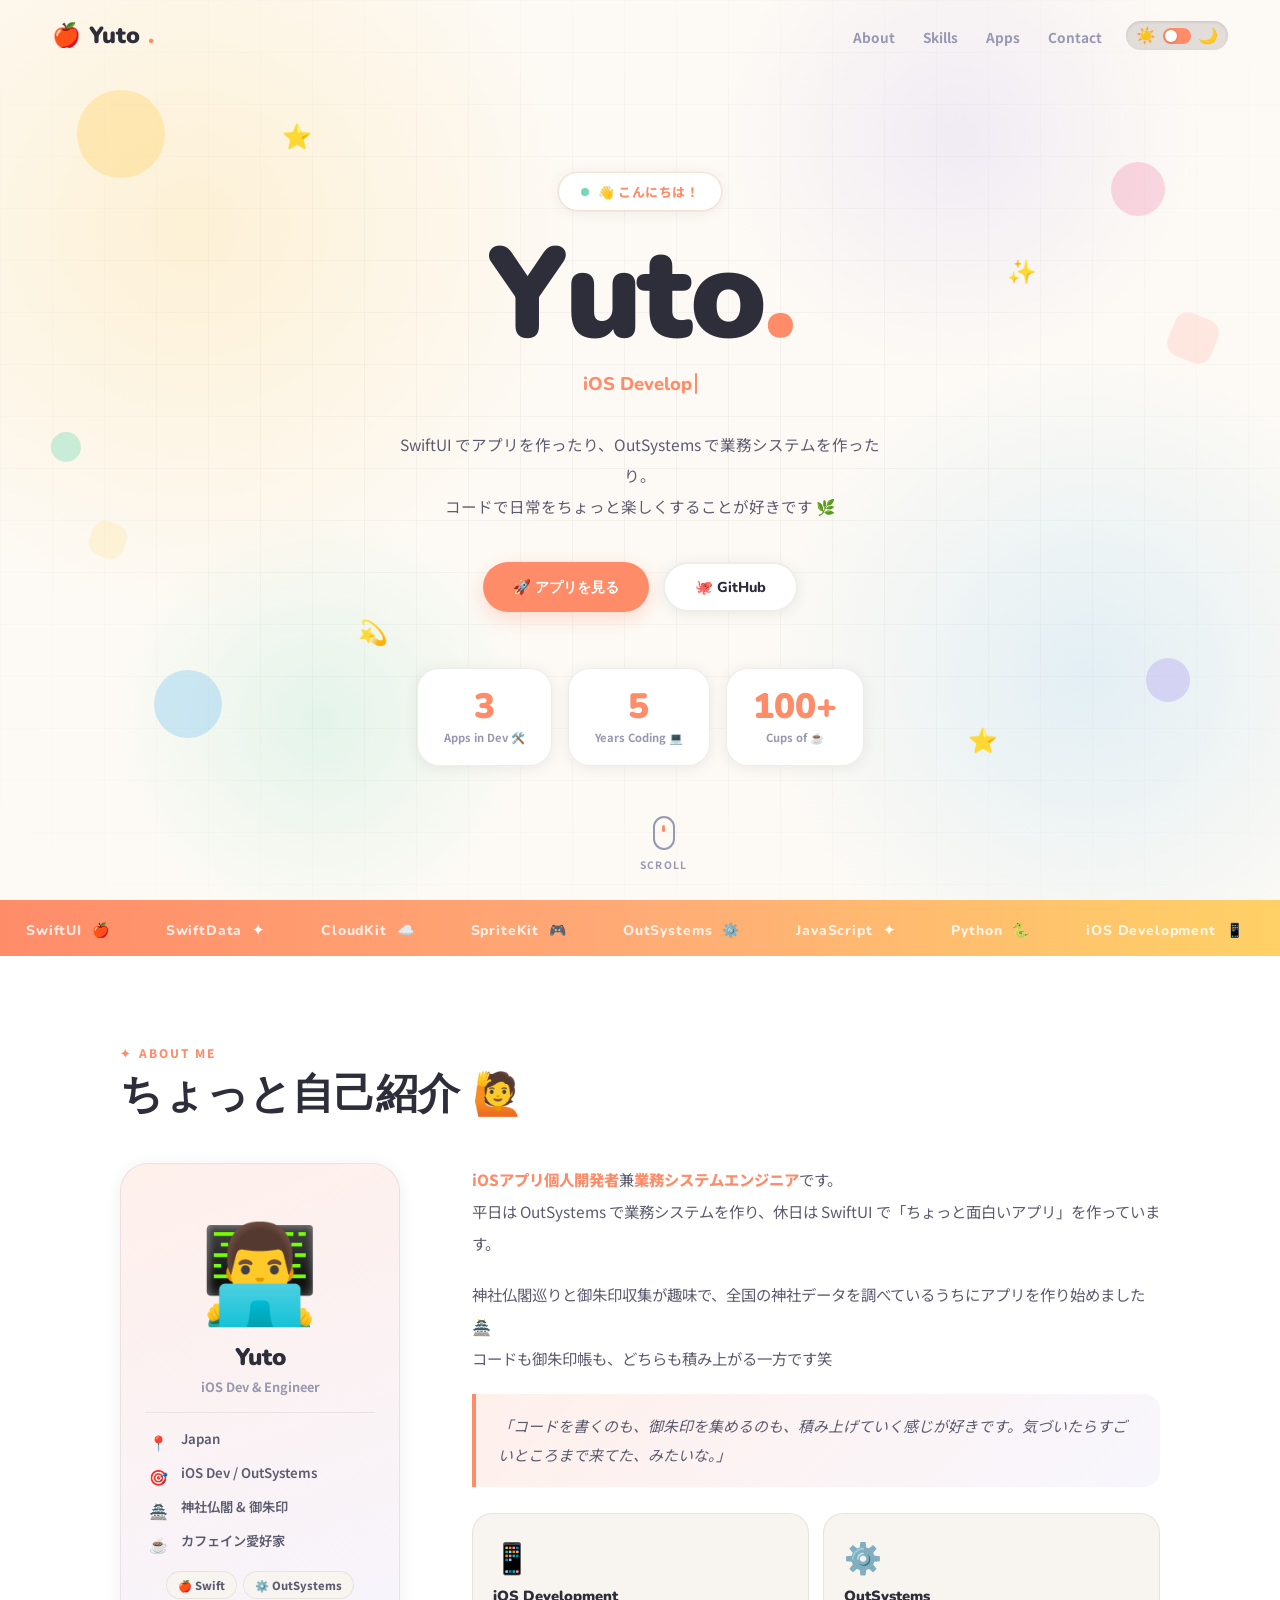
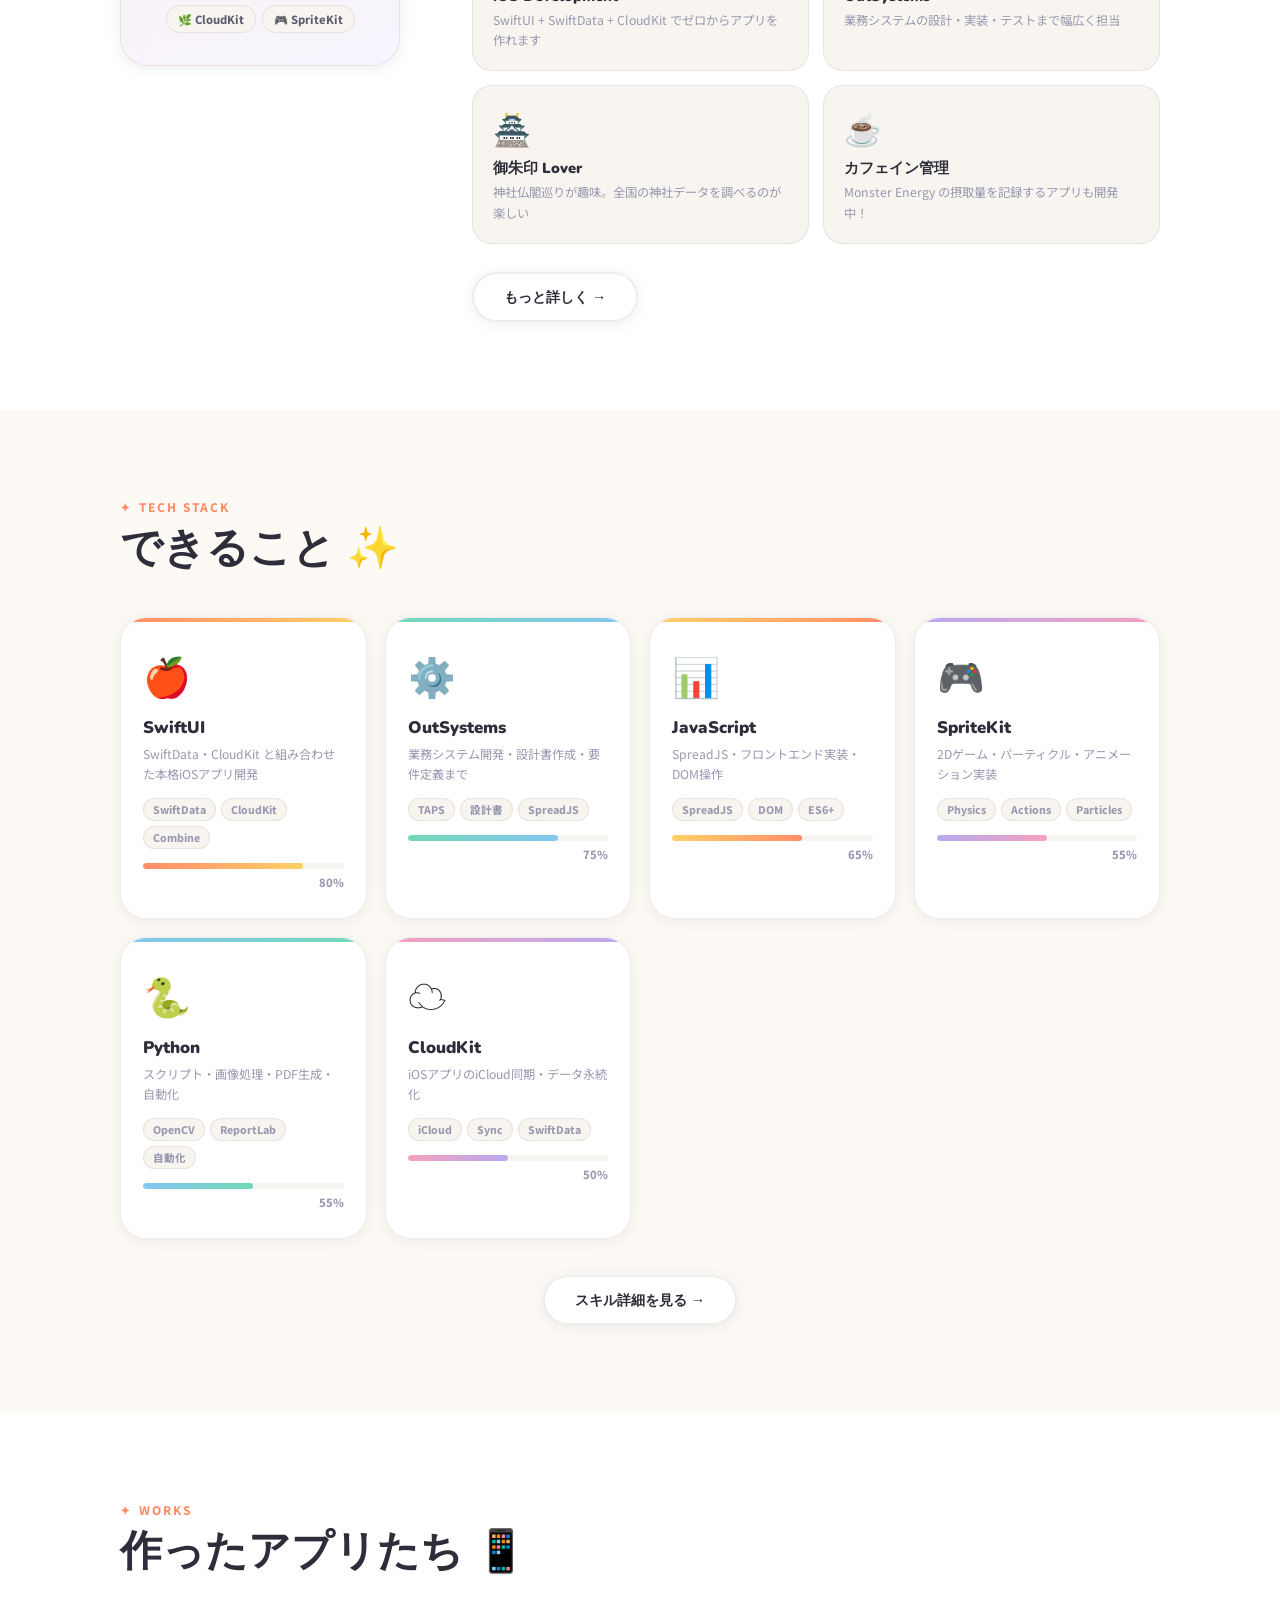
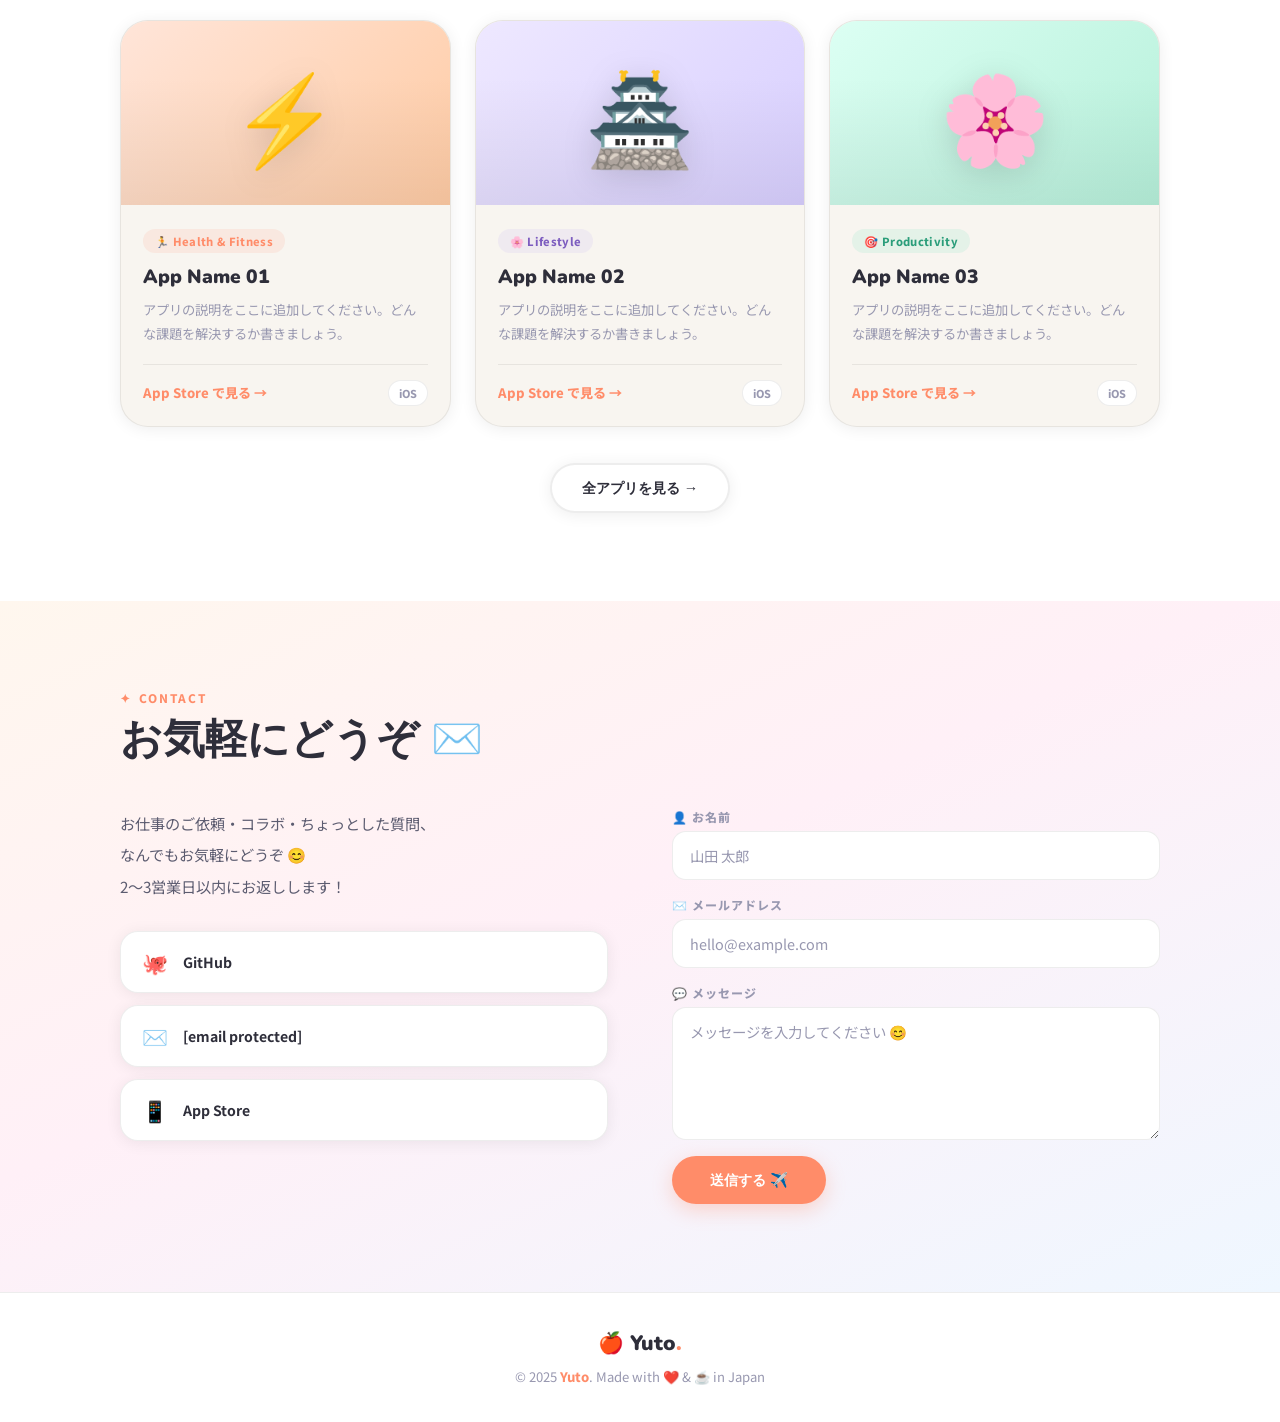
==== index.html @ f706fc59 "Add files via upload" ====
<!DOCTYPE html>
<html lang="ja" data-theme="light">
<head>
<meta charset="UTF-8"/>
<meta name="viewport" content="width=device-width,initial-scale=1.0"/>
<title>Yuto's Portfolio 🍎</title>
<link rel="preconnect" href="https://fonts.googleapis.com"/>
<link rel="preconnect" href="https://fonts.gstatic.com" crossorigin/>
<link href="https://fonts.googleapis.com/css2?family=Nunito:wght@400;600;700;800;900&family=Noto+Sans+JP:wght@400;500;700&family=JetBrains+Mono:wght@700&display=swap" rel="stylesheet"/>
<style>
/* ═══════════════════════════════════════════════
   RESET & THEME
═══════════════════════════════════════════════ */
*,*::before,*::after{box-sizing:border-box;margin:0;padding:0}
:root{
  --peach:#FF8C69;--peach-lt:#FFF0EB;--peach-md:#FFCFBF;
  --yellow:#FFD166;--mint:#72D9B8;--sky:#85C7F2;--lav:#B8A9F0;--pink:#F5A0BE;
  --bg:#FDFAF5;--bg2:#FFFFFF;--surface:#FFFFFF;--surface2:#F8F5F0;
  --text:#2E2E3A;--text2:#5C5C70;--muted:#9898B0;
  --border:rgba(0,0,0,.07);--border2:rgba(0,0,0,.04);
  --sh:0 2px 16px rgba(0,0,0,.07);--sh-lg:0 10px 40px rgba(0,0,0,.11);--sh-xl:0 20px 60px rgba(0,0,0,.14);
  --nav-blur:rgba(253,250,245,.92);--toggle-track:#E2DDD8;--toggle-thumb:#FFFFFF;
  --hero-g1:rgba(255,209,102,.22);--hero-g2:rgba(133,199,242,.22);
  --hero-g3:rgba(184,169,240,.18);--hero-g4:rgba(114,217,184,.18);
  --marquee-grad:linear-gradient(90deg,var(--peach),#ffab76,var(--yellow));
}
[data-theme="dark"]{
  --bg:#0F0F17;--bg2:#171722;--surface:#1E1E2E;--surface2:#252535;
  --text:#F0EFF8;--text2:#A8A8C0;--muted:#6A6A85;
  --border:rgba(255,255,255,.08);--border2:rgba(255,255,255,.04);
  --sh:0 2px 16px rgba(0,0,0,.3);--sh-lg:0 10px 40px rgba(0,0,0,.4);--sh-xl:0 20px 60px rgba(0,0,0,.5);
  --nav-blur:rgba(15,15,23,.88);--toggle-track:#2E2E45;--toggle-thumb:#252535;
  --hero-g1:rgba(255,209,102,.10);--hero-g2:rgba(133,199,242,.10);
  --hero-g3:rgba(184,169,240,.10);--hero-g4:rgba(114,217,184,.08);
  --marquee-grad:linear-gradient(90deg,#c96a4f,#c08040,#c0943a);
}
html{scroll-behavior:smooth}
body{font-family:'Noto Sans JP',sans-serif;background:var(--bg);color:var(--text);overflow-x:hidden;transition:background .45s,color .35s}

/* ═══════════════════════════════════════════════
   PAGE ROUTER
═══════════════════════════════════════════════ */
.page{display:none;animation:pageIn .45s cubic-bezier(.22,1,.36,1) both}
.page.active{display:block}
@keyframes pageIn{from{opacity:0;transform:translateY(18px)}to{opacity:1;transform:none}}

/* ═══════════════════════════════════════════════
   NAV
═══════════════════════════════════════════════ */
nav{
  position:fixed;top:0;left:0;width:100%;
  display:flex;align-items:center;justify-content:space-between;
  padding:20px 52px;z-index:200;
  transition:padding .35s,background .35s,box-shadow .35s;
}
nav.scrolled{
  padding:12px 52px;background:var(--nav-blur);
  backdrop-filter:blur(20px);
  box-shadow:0 1px 24px rgba(0,0,0,.08);
  border-bottom:1px solid var(--border2);
}
.nav-logo{
  font-family:'Nunito',sans-serif;font-weight:900;font-size:1.45rem;
  color:var(--text);text-decoration:none;
  display:flex;align-items:center;gap:8px;cursor:pointer;
  transition:color .35s;border:none;background:none;
}
.logo-emoji{display:inline-block;animation:logoRock .9s ease-in-out infinite alternate}
@keyframes logoRock{from{transform:rotate(-12deg)}to{transform:rotate(12deg)}}
.nav-logo span{color:var(--peach)}
.nav-right{display:flex;align-items:center;gap:24px}
nav ul{list-style:none;display:flex;gap:28px}
nav ul li a{
  text-decoration:none;font-size:.85rem;font-weight:700;
  color:var(--muted);transition:color .2s;position:relative;cursor:pointer;
}
nav ul li a::after{
  content:'';position:absolute;bottom:-3px;left:50%;right:50%;
  height:2px;background:var(--peach);border-radius:99px;transition:left .25s,right .25s;
}
nav ul li a:hover,nav ul li a.active{color:var(--peach)}
nav ul li a:hover::after,nav ul li a.active::after{left:0;right:0}

/* dark toggle */
.theme-toggle{
  display:flex;align-items:center;gap:7px;
  background:var(--toggle-track);border-radius:50px;padding:5px 10px;
  border:none;cursor:pointer;box-shadow:inset 0 1px 3px rgba(0,0,0,.12);
  transition:background .35s;
}
.toggle-pill{width:28px;height:16px;background:var(--peach);border-radius:99px;position:relative;transition:background .35s}
.toggle-pill::after{
  content:'';position:absolute;top:2px;left:2px;
  width:12px;height:12px;border-radius:50%;background:var(--toggle-thumb);
  transition:transform .35s cubic-bezier(.34,1.56,.64,1);box-shadow:0 1px 3px rgba(0,0,0,.2);
}
[data-theme="dark"] .toggle-pill::after{transform:translateX(12px)}
[data-theme="dark"] .toggle-pill{background:var(--lav)}

/* ═══════════════════════════════════════════════
   COMMON HELPERS
═══════════════════════════════════════════════ */
.section-wrap{padding:88px 24px}
.inner{max-width:1040px;margin:0 auto}
.eyebrow{font-size:.74rem;font-weight:800;letter-spacing:.17em;text-transform:uppercase;color:var(--peach);margin-bottom:10px;display:flex;align-items:center;gap:7px}
.eyebrow::before{content:'✦'}
.stitle{font-family:'Nunito',sans-serif;font-weight:900;font-size:clamp(1.8rem,4vw,2.6rem);color:var(--text);margin-bottom:44px;line-height:1.15;transition:color .35s}
.stitle em{font-style:normal;color:var(--peach)}
.btn{display:inline-flex;align-items:center;gap:9px;padding:13px 30px;border-radius:50px;font-weight:800;font-size:.9rem;text-decoration:none;cursor:pointer;border:none;font-family:'Nunito',sans-serif;transition:transform .25s cubic-bezier(.34,1.56,.64,1),box-shadow .25s,background .35s;position:relative;overflow:hidden}
.btn-shine::before{content:'';position:absolute;top:0;left:-100%;width:60%;height:100%;background:linear-gradient(90deg,transparent,rgba(255,255,255,.28),transparent);transform:skewX(-20deg);transition:left .5s}
.btn-shine:hover::before{left:140%}
.btn:hover{transform:translateY(-3px) scale(1.03)}
.btn-primary{background:var(--peach);color:#fff;box-shadow:0 6px 20px rgba(255,140,105,.3)}
.btn-primary:hover{box-shadow:0 14px 32px rgba(255,140,105,.42)}
.btn-outline{background:var(--surface);color:var(--text);border:2px solid var(--border);box-shadow:var(--sh)}
.btn-outline:hover{border-color:var(--peach-md);box-shadow:var(--sh-lg)}
.btn-disabled{background:var(--surface2);color:var(--muted);border:2px solid var(--border);cursor:not-allowed}
.btn-disabled:hover{transform:none;box-shadow:none}
.rv{opacity:0;transform:translateY(28px);transition:opacity .7s ease,transform .7s ease}.rv.on{opacity:1;transform:none}
.rv-l{opacity:0;transform:translateX(-28px);transition:opacity .7s ease,transform .7s ease}.rv-l.on{opacity:1;transform:none}
.rv-r{opacity:0;transform:translateX(28px);transition:opacity .7s ease,transform .7s ease}.rv-r.on{opacity:1;transform:none}
.rv-pop{opacity:0;transform:scale(.9);transition:opacity .6s ease,transform .6s cubic-bezier(.34,1.56,.64,1)}.rv-pop.on{opacity:1;transform:none}

/* ═══════════════════════════════════════════════
   PAGE: HOME — HERO
═══════════════════════════════════════════════ */
#page-home{}
#hero{
  min-height:100vh;display:flex;align-items:center;justify-content:center;
  padding:120px 24px 80px;position:relative;overflow:hidden;
  background:
    radial-gradient(circle 600px at 15% 25%,var(--hero-g1) 0%,transparent 65%),
    radial-gradient(circle 500px at 85% 75%,var(--hero-g2) 0%,transparent 65%),
    radial-gradient(circle 400px at 75% 15%,var(--hero-g3) 0%,transparent 60%),
    radial-gradient(circle 350px at 25% 80%,var(--hero-g4) 0%,transparent 60%),
    var(--bg);
  transition:background .45s;
}
.hero-grid{
  position:absolute;inset:0;z-index:0;
  background-image:linear-gradient(var(--border2) 1px,transparent 1px),linear-gradient(90deg,var(--border2) 1px,transparent 1px);
  background-size:52px 52px;
  mask-image:radial-gradient(ellipse 75% 75% at 50% 50%,black,transparent);
}
.deco{position:absolute;pointer-events:none;z-index:1}
.dc{border-radius:50%}
.dc1{width:88px;height:88px;background:rgba(255,209,102,.38);top:10%;left:6%;animation:dcFl 6s ease-in-out infinite}
.dc2{width:54px;height:54px;background:rgba(245,160,190,.4);top:18%;right:9%;animation:dcFl 7s 1.2s ease-in-out infinite}
.dc3{width:68px;height:68px;background:rgba(133,199,242,.38);bottom:18%;left:12%;animation:dcFl 5.5s 2s ease-in-out infinite}
.dc4{width:44px;height:44px;background:rgba(184,169,240,.42);bottom:22%;right:7%;animation:dcFl 8s .4s ease-in-out infinite}
.dc5{width:30px;height:30px;background:rgba(114,217,184,.38);top:48%;left:4%;animation:dcFl 6.5s 1.8s ease-in-out infinite}
.ds{border-radius:14px;transform:rotate(22deg)}
.ds1{width:46px;height:46px;background:rgba(255,140,105,.16);top:35%;right:5%;animation:dcFl 5.8s .8s ease-in-out infinite}
.ds2{width:36px;height:36px;background:rgba(255,209,102,.18);bottom:38%;left:7%;animation:dcFl 7.2s 1.4s ease-in-out infinite}
.dst{font-size:1.5rem;animation:starSpin 5s ease-in-out infinite;position:absolute;pointer-events:none;z-index:1}
.dst1{top:13%;left:22%;animation-delay:0s}.dst2{top:28%;right:19%;animation-delay:.9s}
.dst3{bottom:28%;left:28%;animation-delay:1.7s}.dst4{bottom:16%;right:22%;animation-delay:.5s}
@keyframes dcFl{0%,100%{transform:translateY(0) rotate(0)}50%{transform:translateY(-20px) rotate(10deg)}}
@keyframes starSpin{0%,100%{transform:rotate(0) scale(1);opacity:.55}50%{transform:rotate(18deg) scale(1.25);opacity:1}}

.hero-inner{position:relative;text-align:center;max-width:780px;z-index:2}
.hero-badge{
  display:inline-flex;align-items:center;gap:9px;
  background:var(--surface);border-radius:50px;padding:9px 22px;
  font-size:.8rem;font-weight:800;color:var(--peach);letter-spacing:.04em;
  box-shadow:var(--sh),0 0 0 1.5px rgba(255,140,105,.15);margin-bottom:26px;
  opacity:0;animation:popUp .7s .1s cubic-bezier(.34,1.56,.64,1) forwards;transition:background .35s;
}
.badge-dot{width:8px;height:8px;border-radius:50%;background:var(--mint);animation:bdot 1.8s ease infinite;flex-shrink:0}
@keyframes bdot{0%,100%{box-shadow:0 0 0 0 rgba(114,217,184,.7)}50%{box-shadow:0 0 0 6px rgba(114,217,184,0)}}
.hero-name{
  font-family:'Nunito',sans-serif;font-weight:900;
  font-size:clamp(4rem,10vw,8.5rem);line-height:.93;letter-spacing:-.03em;color:var(--text);
  opacity:0;animation:popUp .75s .22s cubic-bezier(.34,1.56,.64,1) forwards;transition:color .35s;
}
.hero-name .char{display:inline-block;cursor:default;transition:transform .3s cubic-bezier(.34,1.56,.64,1),color .2s}
.hero-name .char:hover{transform:translateY(-16px) rotate(-10deg) scale(1.2);color:var(--peach)}
.hero-name .dot{color:var(--peach)}
.hero-typing-wrap{margin-top:16px;height:38px;overflow:hidden;opacity:0;animation:popUp .65s .42s cubic-bezier(.34,1.56,.64,1) forwards}
.hero-typing{display:inline-flex;align-items:center;font-family:'Nunito',sans-serif;font-size:1.15rem;font-weight:800;color:var(--peach)}
.typing-cursor{display:inline-block;width:2.5px;height:1.15em;background:var(--peach);border-radius:2px;margin-left:3px;animation:blink .75s step-end infinite;vertical-align:middle}
@keyframes blink{0%,100%{opacity:1}50%{opacity:0}}
.hero-desc{margin-top:20px;font-size:.97rem;line-height:2;color:var(--text2);max-width:500px;margin-left:auto;margin-right:auto;opacity:0;animation:popUp .65s .56s cubic-bezier(.34,1.56,.64,1) forwards;transition:color .35s}
.hero-btns{margin-top:40px;display:flex;gap:14px;justify-content:center;flex-wrap:wrap;opacity:0;animation:popUp .65s .7s cubic-bezier(.34,1.56,.64,1) forwards}
.hero-stats{margin-top:56px;display:flex;gap:16px;justify-content:center;flex-wrap:wrap;opacity:0;animation:popUp .65s .84s cubic-bezier(.34,1.56,.64,1) forwards}
.stat{background:var(--surface);border-radius:22px;padding:20px 26px;border:1.5px solid var(--border);box-shadow:var(--sh);transition:transform .25s cubic-bezier(.34,1.56,.64,1),box-shadow .25s,background .35s;cursor:default}
.stat:hover{transform:translateY(-7px) scale(1.04);box-shadow:var(--sh-lg)}
.stat-num{font-family:'Nunito',sans-serif;font-size:2.2rem;font-weight:900;color:var(--peach);line-height:1}
.stat-label{font-size:.7rem;color:var(--muted);margin-top:5px;font-weight:700;transition:color .35s}
.scroll-hint{position:absolute;bottom:28px;left:50%;transform:translateX(-50%);display:flex;flex-direction:column;align-items:center;gap:7px;opacity:0;animation:popUp .6s 1.1s ease forwards}
.scroll-mouse{width:22px;height:34px;border-radius:11px;border:2px solid var(--muted);display:flex;justify-content:center;padding-top:7px;transition:border-color .35s}
.scroll-wheel{width:3px;height:7px;border-radius:99px;background:var(--peach);animation:scrollW 1.8s ease infinite}
@keyframes scrollW{0%{transform:translateY(0);opacity:1}100%{transform:translateY(10px);opacity:0}}
.scroll-label{font-size:.64rem;color:var(--muted);letter-spacing:.12em;text-transform:uppercase;font-weight:700}
@keyframes popUp{from{opacity:0;transform:translateY(22px) scale(.96)}to{opacity:1;transform:none}}

/* marquee */
.marquee-wrap{overflow:hidden;white-space:nowrap;background:var(--marquee-grad);padding:16px 0;transition:background .45s}
.marquee-track{display:inline-block;animation:mq 20s linear infinite}
.marquee-wrap:hover .marquee-track{animation-play-state:paused}
.marquee-item{display:inline-flex;align-items:center;gap:10px;font-family:'Nunito',sans-serif;font-size:.87rem;font-weight:800;color:rgba(255,255,255,.82);padding:0 26px;letter-spacing:.06em}
.mi{color:#fff}
@keyframes mq{from{transform:translateX(0)}to{transform:translateX(-50%)}}

/* home about snippet */
#home-about{background:var(--bg2);transition:background .45s}
.about-layout{display:grid;grid-template-columns:280px 1fr;gap:72px;align-items:start}
.avatar-card{background:linear-gradient(160deg,var(--peach-lt),rgba(184,169,240,.12));border-radius:28px;padding:32px 24px;text-align:center;border:1.5px solid var(--border);box-shadow:var(--sh);position:sticky;top:96px;transition:background .45s,border-color .35s}
[data-theme="dark"] .avatar-card{background:linear-gradient(160deg,rgba(255,140,105,.08),var(--surface))}
.avatar-emoji{font-size:6rem;display:block;animation:avFloat 4.5s ease-in-out infinite;margin-bottom:6px}
@keyframes avFloat{0%,100%{transform:translateY(0)}50%{transform:translateY(-10px)}}
.avatar-name{font-family:'Nunito',sans-serif;font-weight:900;font-size:1.5rem;color:var(--text);transition:color .35s}
.avatar-role{font-size:.8rem;color:var(--muted);font-weight:700;margin-top:4px;transition:color .35s}
.avatar-divider{height:1.5px;background:var(--border);margin:16px 0;border:none;transition:background .35s}
.avatar-facts{display:flex;flex-direction:column;gap:10px;text-align:left}
.fact-row{display:flex;align-items:flex-start;gap:10px;font-size:.83rem}
.fact-icon{font-size:.95rem;width:26px;text-align:center;flex-shrink:0;margin-top:2px}
.fact-val{color:var(--text2);font-weight:600;line-height:1.5;transition:color .35s}
.avatar-badges{display:flex;flex-wrap:wrap;gap:6px;margin-top:16px;justify-content:center}
.av-badge{padding:5px 11px;border-radius:99px;font-size:.7rem;font-weight:800;background:var(--surface2);color:var(--text2);border:1.5px solid var(--border);transition:background .35s,color .35s}
.about-content p{font-size:.96rem;line-height:2.1;color:var(--text2);margin-bottom:18px;transition:color .35s}
.about-content p strong{color:var(--peach);font-weight:800}
.about-quote{background:linear-gradient(135deg,var(--peach-lt),rgba(184,169,240,.1));border-left:4px solid var(--peach);border-radius:0 16px 16px 0;padding:18px 22px;margin:20px 0;font-style:italic;font-size:.93rem;color:var(--text2);line-height:1.9;transition:background .45s,color .35s}
[data-theme="dark"] .about-quote{background:linear-gradient(135deg,rgba(255,140,105,.08),rgba(184,169,240,.06))}
.story-cards{display:grid;grid-template-columns:1fr 1fr;gap:14px;margin-top:26px}
.story-card{background:var(--surface2);border-radius:20px;padding:20px;border:1.5px solid var(--border);transition:transform .22s cubic-bezier(.34,1.56,.64,1),box-shadow .22s,border-color .22s,background .45s;cursor:default}
.story-card:hover{transform:translateY(-6px) scale(1.02);box-shadow:var(--sh-lg);border-color:var(--peach-md)}
.story-card-icon{font-size:1.9rem;margin-bottom:8px;display:block;transition:transform .3s cubic-bezier(.34,1.56,.64,1)}
.story-card:hover .story-card-icon{transform:scale(1.2) rotate(-6deg)}
.story-card-title{font-family:'Nunito',sans-serif;font-weight:900;font-size:.92rem;color:var(--text);margin-bottom:4px;transition:color .35s}
.story-card-desc{font-size:.77rem;color:var(--muted);line-height:1.65;transition:color .35s}

/* home skills snippet */
#home-skills{background:var(--bg);transition:background .45s}
.skills-grid{display:grid;grid-template-columns:repeat(auto-fill,minmax(216px,1fr));gap:18px}
.skill-card{background:var(--surface);border-radius:26px;padding:28px 22px;border:1.5px solid var(--border);box-shadow:var(--sh);position:relative;overflow:hidden;transition:transform .25s cubic-bezier(.34,1.56,.64,1),box-shadow .25s,border-color .25s,background .45s;cursor:default}
.skill-card::after{content:'';position:absolute;top:0;left:0;right:0;height:4px;border-radius:26px 26px 0 0;transition:height .25s}
.skill-card:hover::after{height:6px}
.sc-peach::after{background:linear-gradient(90deg,var(--peach),var(--yellow))}
.sc-mint::after{background:linear-gradient(90deg,var(--mint),var(--sky))}
.sc-yellow::after{background:linear-gradient(90deg,var(--yellow),var(--peach))}
.sc-lav::after{background:linear-gradient(90deg,var(--lav),var(--pink))}
.sc-sky::after{background:linear-gradient(90deg,var(--sky),var(--mint))}
.sc-pink::after{background:linear-gradient(90deg,var(--pink),var(--lav))}
.skill-card:hover{transform:translateY(-8px) scale(1.02);box-shadow:var(--sh-xl)}
.skill-icon{font-size:2.4rem;margin-bottom:14px;display:block;transition:transform .3s cubic-bezier(.34,1.56,.64,1)}
.skill-card:hover .skill-icon{transform:scale(1.25) rotate(-8deg)}
.skill-name{font-family:'Nunito',sans-serif;font-weight:900;font-size:1.05rem;color:var(--text);margin-bottom:5px;transition:color .35s}
.skill-desc{font-size:.76rem;color:var(--muted);line-height:1.65;margin-bottom:14px;transition:color .35s}
.skill-tags{display:flex;flex-wrap:wrap;gap:5px;margin-bottom:14px}
.skill-tag{font-size:.66rem;font-weight:800;padding:3px 9px;border-radius:99px;background:var(--surface2);color:var(--muted);border:1px solid var(--border);transition:background .35s}
.skill-bar-wrap{height:6px;background:var(--surface2);border-radius:99px;overflow:hidden;transition:background .35s}
.skill-bar{height:100%;border-radius:99px;width:0;transition:width 1.4s cubic-bezier(.22,1,.36,1)}
.skill-pct{font-size:.7rem;color:var(--muted);margin-top:5px;text-align:right;font-weight:800;transition:color .35s}

/* home apps */
#home-apps{background:var(--bg2);transition:background .45s}
.apps-grid{display:grid;grid-template-columns:repeat(auto-fill,minmax(295px,1fr));gap:24px}
.app-card{background:var(--surface2);border-radius:28px;overflow:hidden;border:1.5px solid var(--border);box-shadow:var(--sh);transition:transform .28s cubic-bezier(.34,1.56,.64,1),box-shadow .28s,background .45s;cursor:pointer}
.app-card:hover{transform:translateY(-12px) scale(1.015);box-shadow:var(--sh-xl)}
.app-thumb{height:184px;display:flex;align-items:center;justify-content:center;font-size:5.5rem;position:relative;overflow:hidden}
.app-thumb-bg{position:absolute;inset:0;transition:transform .5s ease}
.app-card:hover .app-thumb-bg{transform:scale(1.1)}
.app-thumb-overlay{position:absolute;inset:0;background:linear-gradient(to bottom,transparent 30%,rgba(0,0,0,.06) 100%)}
[data-theme="dark"] .app-thumb-overlay{background:linear-gradient(to bottom,transparent 30%,rgba(0,0,0,.2) 100%)}
.app-thumb-emoji{position:relative;z-index:1;filter:drop-shadow(0 6px 16px rgba(0,0,0,.13));transition:transform .4s cubic-bezier(.34,1.56,.64,1)}
.app-card:hover .app-thumb-emoji{transform:scale(1.15) translateY(-7px)}
.app-body{padding:22px 22px 20px}
.app-tag-pill{display:inline-flex;align-items:center;gap:5px;padding:4px 12px;border-radius:99px;font-size:.7rem;font-weight:800;margin-bottom:11px;letter-spacing:.03em}
.app-name{font-family:'Nunito',sans-serif;font-weight:900;font-size:1.2rem;color:var(--text);margin-bottom:8px;transition:color .2s}
.app-card:hover .app-name{color:var(--peach)}
.app-desc{font-size:.83rem;color:var(--muted);line-height:1.8;transition:color .35s}
.app-footer{margin-top:18px;padding-top:15px;border-top:1.5px solid var(--border);display:flex;align-items:center;justify-content:space-between;transition:border-color .35s}
.app-link{display:inline-flex;align-items:center;gap:5px;font-size:.82rem;font-weight:800;color:var(--peach);text-decoration:none;transition:gap .2s}
.app-link:hover{gap:12px}
.app-platform{font-size:.68rem;font-weight:800;padding:4px 10px;border-radius:99px;background:var(--surface);color:var(--muted);border:1.5px solid var(--border);transition:background .35s}

/* home contact */
#home-contact{background:linear-gradient(155deg,#FFF7EE 0%,#FFF0F7 45%,#EFF7FF 100%);transition:background .45s}
[data-theme="dark"] #home-contact{background:linear-gradient(155deg,#151520 0%,#1A1528 45%,#131A28 100%)}
.contact-layout{display:grid;grid-template-columns:1fr 1fr;gap:64px;align-items:start}
.contact-intro p{font-size:.95rem;line-height:2.1;color:var(--text2);transition:color .35s}
.contact-links{display:flex;flex-direction:column;gap:12px;margin-top:28px}
.c-link{display:flex;align-items:center;gap:14px;text-decoration:none;background:var(--surface);border-radius:18px;padding:15px 20px;color:var(--text);font-weight:700;font-size:.88rem;border:1.5px solid var(--border);box-shadow:var(--sh);transition:transform .22s cubic-bezier(.34,1.56,.64,1),box-shadow .22s,border-color .22s,background .45s;position:relative;overflow:hidden}
.c-link::after{content:'→';position:absolute;right:18px;color:var(--peach);font-weight:900;opacity:0;transform:translateX(-8px);transition:opacity .2s,transform .2s}
.c-link:hover{transform:translateX(5px);box-shadow:var(--sh-lg);border-color:var(--peach-md)}
.c-link:hover::after{opacity:1;transform:translateX(0)}
.c-icon{font-size:1.3rem;width:28px;text-align:center;flex-shrink:0}
.form{display:flex;flex-direction:column;gap:16px}
.form-row{display:flex;flex-direction:column;gap:6px}
.form-row label{font-size:.75rem;font-weight:800;color:var(--muted);letter-spacing:.08em;text-transform:uppercase;transition:color .35s}
.form-row input,.form-row textarea{background:var(--surface);border:1.5px solid var(--border);border-radius:14px;padding:13px 17px;color:var(--text);font-size:.9rem;font-family:'Noto Sans JP',sans-serif;outline:none;transition:border-color .2s,box-shadow .2s,background .35s,color .35s;resize:vertical}
.form-row input::placeholder,.form-row textarea::placeholder{color:var(--muted)}
.form-row input:focus,.form-row textarea:focus{border-color:var(--peach);box-shadow:0 0 0 4px rgba(255,140,105,.1)}
.btn-send{align-self:flex-start;padding:14px 38px;background:var(--peach);color:#fff;border-radius:50px;font-weight:800;font-size:.9rem;border:none;cursor:pointer;font-family:'Nunito',sans-serif;box-shadow:0 6px 20px rgba(255,140,105,.32);transition:transform .25s cubic-bezier(.34,1.56,.64,1),box-shadow .25s;display:flex;align-items:center;gap:8px;position:relative;overflow:hidden}
.btn-send::before{content:'';position:absolute;top:0;left:-100%;width:60%;height:100%;background:linear-gradient(90deg,transparent,rgba(255,255,255,.25),transparent);transform:skewX(-20deg);transition:left .5s}
.btn-send:hover::before{left:140%}
.btn-send:hover{transform:translateY(-3px);box-shadow:0 14px 36px rgba(255,140,105,.42)}

/* ═══════════════════════════════════════════════
   PAGE: ABOUT
═══════════════════════════════════════════════ */
.page-hero{padding:148px 24px 72px;text-align:center;position:relative;overflow:hidden;transition:background .45s}
.page-hero-inner{max-width:640px;margin:0 auto;position:relative;z-index:2}
.ph-deco{position:absolute;pointer-events:none;border-radius:50%}
.phd-a1{width:80px;height:80px;background:rgba(255,209,102,.35);top:15%;left:8%;animation:dcFl 6s ease-in-out infinite}
.phd-a2{width:50px;height:50px;background:rgba(245,160,190,.4);top:20%;right:10%;animation:dcFl 7s 1.2s ease-in-out infinite}
.phd-a3{width:36px;height:36px;background:rgba(114,217,184,.35);bottom:20%;left:14%;animation:dcFl 5.5s 2s ease-in-out infinite}
.page-eyebrow{display:inline-flex;align-items:center;gap:8px;background:var(--surface);border-radius:50px;padding:7px 18px;font-size:.76rem;font-weight:800;color:var(--peach);letter-spacing:.06em;box-shadow:var(--sh),0 0 0 1.5px rgba(255,140,105,.14);margin-bottom:22px;opacity:0;animation:popUp .7s .1s cubic-bezier(.34,1.56,.64,1) forwards;transition:background .35s}
.page-title{font-family:'Nunito',sans-serif;font-weight:900;font-size:clamp(3rem,7vw,5.5rem);line-height:.95;letter-spacing:-.03em;color:var(--text);opacity:0;animation:popUp .75s .22s cubic-bezier(.34,1.56,.64,1) forwards;transition:color .35s}
.page-title .dot{color:var(--peach)}
.page-desc{margin-top:18px;font-size:.97rem;line-height:2;color:var(--text2);opacity:0;animation:popUp .65s .36s cubic-bezier(.34,1.56,.64,1) forwards;transition:color .35s}

/* timeline */
.timeline{display:flex;flex-direction:column;position:relative}
.timeline::before{content:'';position:absolute;left:20px;top:0;bottom:0;width:2px;background:linear-gradient(to bottom,var(--peach),var(--lav));border-radius:99px}
.tl-item{display:flex;gap:32px;padding-bottom:36px;position:relative}
.tl-dot{width:42px;height:42px;border-radius:50%;flex-shrink:0;display:flex;align-items:center;justify-content:center;font-size:1.2rem;background:var(--surface);border:2.5px solid var(--peach);box-shadow:0 0 0 4px rgba(255,140,105,.1);z-index:1;transition:background .35s}
.tl-item:nth-child(2n) .tl-dot{border-color:var(--lav);box-shadow:0 0 0 4px rgba(184,169,240,.1)}
.tl-item:nth-child(3n) .tl-dot{border-color:var(--mint);box-shadow:0 0 0 4px rgba(114,217,184,.1)}
.tl-content{background:var(--surface);border-radius:20px;padding:20px 22px;border:1.5px solid var(--border);box-shadow:var(--sh);flex:1;transition:background .45s,border-color .35s,transform .22s cubic-bezier(.34,1.56,.64,1)}
.tl-content:hover{transform:translateX(5px);box-shadow:var(--sh-lg)}
.tl-year{font-family:'Nunito',sans-serif;font-size:.72rem;font-weight:800;color:var(--peach);letter-spacing:.1em;text-transform:uppercase;margin-bottom:5px}
.tl-title{font-family:'Nunito',sans-serif;font-weight:900;font-size:1rem;color:var(--text);margin-bottom:5px;transition:color .35s}
.tl-desc{font-size:.82rem;color:var(--muted);line-height:1.75;transition:color .35s}
/* hobby */
.hobby-grid{display:grid;grid-template-columns:repeat(auto-fill,minmax(220px,1fr));gap:18px}
.hobby-card{background:var(--surface2);border-radius:24px;padding:28px 22px;border:1.5px solid var(--border);box-shadow:var(--sh);text-align:center;transition:transform .25s cubic-bezier(.34,1.56,.64,1),box-shadow .25s,background .45s;cursor:default}
.hobby-card:hover{transform:translateY(-8px) scale(1.03);box-shadow:var(--sh-xl);border-color:var(--peach-md)}
.hobby-icon{font-size:3rem;display:block;margin-bottom:14px;transition:transform .3s cubic-bezier(.34,1.56,.64,1)}
.hobby-card:hover .hobby-icon{transform:scale(1.25) rotate(-8deg)}
.hobby-name{font-family:'Nunito',sans-serif;font-weight:900;font-size:1rem;color:var(--text);margin-bottom:6px;transition:color .35s}
.hobby-desc{font-size:.78rem;color:var(--muted);line-height:1.65;transition:color .35s}

/* ═══════════════════════════════════════════════
   PAGE: SKILLS
═══════════════════════════════════════════════ */
.skill-card-lg{background:var(--surface2);border-radius:26px;padding:32px 28px;border:1.5px solid var(--border);box-shadow:var(--sh);position:relative;overflow:hidden;transition:transform .25s cubic-bezier(.34,1.56,.64,1),box-shadow .25s,border-color .25s,background .45s;cursor:default}
.skill-card-lg::after{content:'';position:absolute;top:0;left:0;right:0;height:4px;border-radius:26px 26px 0 0;transition:height .25s}
.skill-card-lg:hover::after{height:6px}
.skill-card-lg:hover{transform:translateY(-7px) scale(1.015);box-shadow:var(--sh-xl);border-color:var(--peach-md)}
.skill-header{display:flex;align-items:center;gap:16px;margin-bottom:16px}
.skill-icon-box{width:52px;height:52px;border-radius:14px;background:var(--surface);display:flex;align-items:center;justify-content:center;font-size:1.7rem;box-shadow:var(--sh);border:1.5px solid var(--border);transition:transform .3s cubic-bezier(.34,1.56,.64,1),background .35s;flex-shrink:0}
.skill-card-lg:hover .skill-icon-box{transform:scale(1.2) rotate(-8deg)}
.skill-level-badge{font-family:'JetBrains Mono',monospace;font-size:.68rem;font-weight:700;padding:3px 9px;border-radius:99px;margin-top:4px;display:inline-block}
.lv-advanced{background:rgba(255,140,105,.12);color:var(--peach)}
.lv-intermediate{background:rgba(114,217,184,.12);color:#2a9d7a}
.lv-learning{background:rgba(184,169,240,.12);color:#7c5cbf}
.skill-years{font-size:.72rem;color:var(--muted);font-weight:700;transition:color .35s}
.skill-footer-row{display:flex;justify-content:space-between;align-items:center;margin-top:8px}
.tools-grid{display:grid;grid-template-columns:repeat(auto-fill,minmax(140px,1fr));gap:14px}
.tool-chip{background:var(--surface);border-radius:16px;padding:16px 14px;text-align:center;border:1.5px solid var(--border);box-shadow:var(--sh);transition:transform .22s cubic-bezier(.34,1.56,.64,1),box-shadow .22s,border-color .22s,background .45s;cursor:default}
.tool-chip:hover{transform:translateY(-6px) scale(1.04);box-shadow:var(--sh-lg);border-color:var(--peach-md)}
.tool-icon{font-size:1.8rem;display:block;margin-bottom:8px;transition:transform .3s cubic-bezier(.34,1.56,.64,1)}
.tool-chip:hover .tool-icon{transform:scale(1.2) rotate(-6deg)}
.tool-name{font-size:.78rem;font-weight:800;color:var(--text);transition:color .35s}
.learning-grid{display:grid;grid-template-columns:1fr 1fr;gap:20px}
.learn-card{background:var(--surface2);border-radius:22px;padding:28px;border:1.5px solid var(--border);box-shadow:var(--sh);transition:transform .22s cubic-bezier(.34,1.56,.64,1),box-shadow .22s,background .45s}
.learn-card:hover{transform:translateY(-5px);box-shadow:var(--sh-lg)}
.learn-header{display:flex;align-items:center;gap:14px;margin-bottom:14px}
.learn-icon{font-size:2rem;flex-shrink:0}
.learn-title{font-family:'Nunito',sans-serif;font-weight:900;font-size:1rem;color:var(--text);transition:color .35s}
.learn-sub{font-size:.75rem;color:var(--muted);margin-top:3px;transition:color .35s}
.learn-desc{font-size:.82rem;color:var(--text2);line-height:1.75;transition:color .35s}
.learn-progress{margin-top:14px}
.lp-label{font-size:.72rem;font-weight:800;color:var(--muted);margin-bottom:6px;transition:color .35s}
.lp-bar{height:5px;background:var(--surface);border-radius:99px;overflow:hidden;transition:background .35s}
.lp-fill{height:100%;border-radius:99px;width:0;transition:width 1.4s cubic-bezier(.22,1,.36,1)}

/* ═══════════════════════════════════════════════
   PAGE: APPS
═══════════════════════════════════════════════ */
.app-feature{display:grid;grid-template-columns:1fr 1fr;gap:56px;align-items:center;margin-bottom:80px;padding-bottom:80px;border-bottom:1.5px solid var(--border);transition:border-color .35s}
.app-feature:last-child{border-bottom:none;margin-bottom:0;padding-bottom:0}
.app-feature.reverse{direction:rtl}
.app-feature.reverse>*{direction:ltr}
.app-visual{border-radius:32px;overflow:hidden;position:relative;box-shadow:var(--sh-xl);aspect-ratio:4/3;display:flex;align-items:center;justify-content:center;transition:transform .35s cubic-bezier(.34,1.56,.64,1)}
.app-visual:hover{transform:scale(1.03) rotate(.5deg)}
.app-visual-bg{position:absolute;inset:0;transition:transform .5s ease}
.app-visual:hover .app-visual-bg{transform:scale(1.06)}
.app-visual-emoji{font-size:7rem;position:relative;z-index:1;filter:drop-shadow(0 8px 24px rgba(0,0,0,.15));transition:transform .4s cubic-bezier(.34,1.56,.64,1)}
.app-visual:hover .app-visual-emoji{transform:scale(1.12) translateY(-8px)}
.app-status-badge{position:absolute;top:16px;right:16px;z-index:2;font-size:.7rem;font-weight:800;padding:5px 12px;border-radius:99px;backdrop-filter:blur(8px)}
.status-dev{background:rgba(255,209,102,.85);color:#5a3e00}
.status-live{background:rgba(114,217,184,.85);color:#1a5c42}
.status-planned{background:rgba(184,169,240,.85);color:#3d2a7a}
.app-info-name{font-family:'Nunito',sans-serif;font-weight:900;font-size:clamp(1.6rem,3.5vw,2.4rem);color:var(--text);line-height:1.1;margin-bottom:12px;transition:color .35s}
.app-info-name em{font-style:normal;color:var(--peach)}
.app-info-desc{font-size:.93rem;color:var(--text2);line-height:2;margin-bottom:22px;transition:color .35s}
.app-features-list{display:flex;flex-direction:column;gap:10px;margin-bottom:26px}
.feat-item{display:flex;align-items:flex-start;gap:10px;font-size:.84rem;color:var(--text2);transition:color .35s}
.feat-icon{font-size:.95rem;flex-shrink:0;margin-top:2px}
.app-stack{display:flex;flex-wrap:wrap;gap:7px;margin-bottom:26px}
.stack-tag{font-family:'JetBrains Mono',monospace;font-size:.68rem;font-weight:700;padding:4px 10px;border-radius:8px;background:var(--surface2);color:var(--muted);border:1.5px solid var(--border);transition:background .35s}
.app-btns{display:flex;gap:12px;flex-wrap:wrap}

/* ═══════════════════════════════════════════════
   PAGE: CONTACT
═══════════════════════════════════════════════ */
.contact-grid{display:grid;grid-template-columns:1fr 1.2fr;gap:64px;align-items:start}
.contact-info-card{background:linear-gradient(160deg,var(--peach-lt),rgba(184,169,240,.08));border-radius:28px;padding:36px 28px;border:1.5px solid rgba(255,140,105,.14);box-shadow:var(--sh);position:sticky;top:96px;transition:background .45s}
[data-theme="dark"] .contact-info-card{background:linear-gradient(160deg,rgba(255,140,105,.07),var(--surface))}
.cic-title{font-family:'Nunito',sans-serif;font-weight:900;font-size:1.2rem;color:var(--text);margin-bottom:6px;transition:color .35s}
.cic-desc{font-size:.84rem;color:var(--text2);line-height:1.9;margin-bottom:24px;transition:color .35s}
.response-badge{display:inline-flex;align-items:center;gap:7px;background:var(--surface);border-radius:99px;padding:8px 16px;font-size:.78rem;font-weight:800;color:var(--mint);border:1.5px solid rgba(114,217,184,.25);box-shadow:var(--sh);margin-bottom:28px;transition:background .35s}
.rdot{width:7px;height:7px;border-radius:50%;background:var(--mint);animation:bdot 1.8s ease infinite}
.form-card{background:var(--surface2);border-radius:28px;padding:36px;border:1.5px solid var(--border);box-shadow:var(--sh);transition:background .45s}
.form-row-full{display:flex;flex-direction:column;gap:6px;margin-bottom:16px}
.form-row-full label{font-size:.76rem;font-weight:800;color:var(--muted);letter-spacing:.08em;text-transform:uppercase}
.form-row-full input,.form-row-full textarea,.form-row-full select{background:var(--surface);border:1.5px solid var(--border);border-radius:14px;padding:13px 17px;color:var(--text);font-size:.9rem;font-family:'Noto Sans JP',sans-serif;outline:none;transition:border-color .2s,box-shadow .2s,background .35s;resize:vertical}
.form-row-full input::placeholder,.form-row-full textarea::placeholder{color:var(--muted)}
.form-row-full input:focus,.form-row-full textarea:focus,.form-row-full select:focus{border-color:var(--peach);box-shadow:0 0 0 4px rgba(255,140,105,.1)}
.btn-send-full{width:100%;padding:15px;background:var(--peach);color:#fff;border-radius:16px;font-weight:800;font-size:.95rem;border:none;cursor:pointer;font-family:'Nunito',sans-serif;box-shadow:0 6px 20px rgba(255,140,105,.3);transition:transform .25s cubic-bezier(.34,1.56,.64,1),box-shadow .25s;display:flex;align-items:center;justify-content:center;gap:10px;position:relative;overflow:hidden}
.btn-send-full::before{content:'';position:absolute;top:0;left:-100%;width:60%;height:100%;background:linear-gradient(90deg,transparent,rgba(255,255,255,.25),transparent);transform:skewX(-20deg);transition:left .5s}
.btn-send-full:hover::before{left:140%}
.btn-send-full:hover{transform:translateY(-3px);box-shadow:0 14px 36px rgba(255,140,105,.42)}
.send-success{display:none;flex-direction:column;align-items:center;gap:12px;padding:28px;text-align:center}
.send-success.show{display:flex}
.success-emoji{font-size:3.5rem}
.success-title{font-family:'Nunito',sans-serif;font-weight:900;font-size:1.3rem;color:var(--text);transition:color .35s}
.success-desc{font-size:.87rem;color:var(--muted);transition:color .35s}
.faq-list{display:flex;flex-direction:column;gap:12px}
.faq-item{background:var(--surface);border-radius:18px;border:1.5px solid var(--border);overflow:hidden;box-shadow:var(--sh);transition:border-color .25s,background .45s}
.faq-item.open{border-color:var(--peach-md);box-shadow:var(--sh-lg)}
.faq-q{display:flex;align-items:center;justify-content:space-between;padding:20px 24px;cursor:pointer;font-family:'Nunito',sans-serif;font-weight:800;font-size:.95rem;color:var(--text);transition:color .35s;gap:16px}
.faq-q:hover{color:var(--peach)}
.faq-icon{font-size:1.2rem;flex-shrink:0;transition:transform .3s cubic-bezier(.34,1.56,.64,1)}
.faq-item.open .faq-icon{transform:rotate(45deg)}
.faq-a{max-height:0;overflow:hidden;font-size:.87rem;color:var(--text2);line-height:1.9;transition:max-height .4s ease,padding .3s ease;padding:0 24px}
.faq-item.open .faq-a{max-height:200px;padding:0 24px 22px}

/* ═══════════════════════════════════════════════
   CTA & FOOTER
═══════════════════════════════════════════════ */
.cta-section{padding:80px 24px;text-align:center;transition:background .45s}
.cta-section.cta-green{background:linear-gradient(135deg,rgba(114,217,184,.1),rgba(133,199,242,.1))}
[data-theme="dark"] .cta-section.cta-green{background:linear-gradient(135deg,rgba(114,217,184,.05),rgba(133,199,242,.05))}
.cta-section.cta-orange{background:linear-gradient(135deg,var(--peach-lt),rgba(184,169,240,.12))}
[data-theme="dark"] .cta-section.cta-orange{background:linear-gradient(135deg,rgba(255,140,105,.07),rgba(184,169,240,.07))}
.cta-section.cta-warm{background:linear-gradient(135deg,rgba(255,140,105,.08),rgba(255,209,102,.08))}
.cta-emoji{font-size:3.5rem;display:block;margin-bottom:16px;animation:avFloat 4s ease-in-out infinite}
.cta-title{font-family:'Nunito',sans-serif;font-weight:900;font-size:2rem;color:var(--text);margin-bottom:12px;transition:color .35s}
.cta-desc{font-size:.95rem;color:var(--text2);margin-bottom:32px;line-height:1.9;transition:color .35s}
.cta-btns{display:flex;gap:14px;justify-content:center;flex-wrap:wrap}
footer{text-align:center;padding:36px;background:var(--bg2);border-top:1.5px solid var(--border);font-size:.82rem;color:var(--muted);transition:background .45s,border-color .35s,color .35s}
.footer-logo{font-family:'Nunito',sans-serif;font-weight:900;font-size:1.3rem;color:var(--text);margin-bottom:10px;display:inline-block;cursor:pointer;transition:color .35s}
.footer-logo span{color:var(--peach)}
footer a{color:var(--peach);text-decoration:none;font-weight:800}

/* ═══════════════════════════════════════════════
   RESPONSIVE
═══════════════════════════════════════════════ */
@media(max-width:900px){
  .about-layout,.contact-grid,.contact-layout{grid-template-columns:1fr}
  .avatar-card{position:static;max-width:320px;margin:0 auto 32px}
  .contact-info-card{position:static}
  .app-feature,.app-feature.reverse{grid-template-columns:1fr;direction:ltr}
  .app-visual{max-width:340px;margin:0 auto}
  .learning-grid{grid-template-columns:1fr}
}
@media(max-width:768px){
  nav{padding:14px 20px}
  nav.scrolled{padding:10px 20px}
  nav ul{gap:14px}
  nav ul li:nth-child(n+4){display:none}
  .hero-stats{gap:10px}
  .stat{padding:14px 18px}
  .story-cards{grid-template-columns:1fr}
}
</style>
</head>
<body>

<!-- ═══ NAV ═══════════════════════════════════════ -->
<nav id="nav">
  <button class="nav-logo" onclick="showPage('home')">
    <span class="logo-emoji">🍎</span>Yuto<span>.</span>
  </button>
  <div class="nav-right">
    <ul>
      <li><a id="nav-about"  onclick="showPage('about')"  href="#">About</a></li>
      <li><a id="nav-skills" onclick="showPage('skills')" href="#">Skills</a></li>
      <li><a id="nav-apps"   onclick="showPage('apps')"   href="#">Apps</a></li>
      <li><a id="nav-contact"onclick="showPage('contact')" href="#">Contact</a></li>
    </ul>
    <button class="theme-toggle" id="themeToggle">
      <span style="font-size:1rem">☀️</span>
      <div class="toggle-pill"></div>
      <span style="font-size:1rem">🌙</span>
    </button>
  </div>
</nav>

<!-- ═══════════════════════════════════════════════
     PAGE: HOME
═══════════════════════════════════════════════ -->
<div id="page-home" class="page active">

  <!-- HERO -->
  <section id="hero">
    <div class="hero-grid"></div>
    <div class="deco dc dc1"></div><div class="deco dc dc2"></div>
    <div class="deco dc dc3"></div><div class="deco dc dc4"></div><div class="deco dc dc5"></div>
    <div class="deco ds ds1"></div><div class="deco ds ds2"></div>
    <div class="dst dst1">⭐</div><div class="dst dst2">✨</div>
    <div class="dst dst3">💫</div><div class="dst dst4">⭐</div>
    <div class="hero-inner">
      <div class="hero-badge"><div class="badge-dot"></div>👋 こんにちは！</div>
      <h1 class="hero-name" id="heroName"></h1>
      <div class="hero-typing-wrap">
        <div class="hero-typing"><span id="typingText"></span><span class="typing-cursor"></span></div>
      </div>
      <p class="hero-desc">SwiftUI でアプリを作ったり、OutSystems で業務システムを作ったり。<br>コードで日常をちょっと楽しくすることが好きです 🌿</p>
      <div class="hero-btns">
        <button onclick="showPage('apps')" class="btn btn-primary btn-shine">🚀 アプリを見る</button>
        <a href="https://github.com/" target="_blank" class="btn btn-outline btn-shine">🐙 GitHub</a>
      </div>
      <div class="hero-stats">
        <div class="stat"><div class="stat-num" data-target="3">0</div><div class="stat-label">Apps in Dev 🛠️</div></div>
        <div class="stat"><div class="stat-num" data-target="5">0</div><div class="stat-label">Years Coding 💻</div></div>
        <div class="stat"><div class="stat-num" data-target="100">0</div><div class="stat-label">Cups of ☕</div></div>
      </div>
    </div>
    <div class="scroll-hint">
      <div class="scroll-mouse"><div class="scroll-wheel"></div></div>
      <span class="scroll-label">scroll</span>
    </div>
  </section>

  <!-- MARQUEE -->
  <div class="marquee-wrap"><div class="marquee-track">
    <span class="marquee-item">SwiftUI <span class="mi">🍎</span></span>
    <span class="marquee-item">SwiftData <span class="mi">✦</span></span>
    <span class="marquee-item">CloudKit <span class="mi">☁️</span></span>
    <span class="marquee-item">SpriteKit <span class="mi">🎮</span></span>
    <span class="marquee-item">OutSystems <span class="mi">⚙️</span></span>
    <span class="marquee-item">JavaScript <span class="mi">✦</span></span>
    <span class="marquee-item">Python <span class="mi">🐍</span></span>
    <span class="marquee-item">iOS Development <span class="mi">📱</span></span>
    <span class="marquee-item">SwiftUI <span class="mi">🍎</span></span>
    <span class="marquee-item">SwiftData <span class="mi">✦</span></span>
    <span class="marquee-item">CloudKit <span class="mi">☁️</span></span>
    <span class="marquee-item">SpriteKit <span class="mi">🎮</span></span>
    <span class="marquee-item">OutSystems <span class="mi">⚙️</span></span>
    <span class="marquee-item">JavaScript <span class="mi">✦</span></span>
    <span class="marquee-item">Python <span class="mi">🐍</span></span>
    <span class="marquee-item">iOS Development <span class="mi">📱</span></span>
  </div></div>

  <!-- ABOUT SNIPPET -->
  <section id="home-about" class="section-wrap">
    <div class="inner">
      <p class="eyebrow rv">About Me</p>
      <h2 class="stitle rv">ちょっと自己紹介 <em>🙋</em></h2>
      <div class="about-layout">
        <div class="rv-l">
          <div class="avatar-card">
            <span class="avatar-emoji">👨‍💻</span>
            <div class="avatar-name">Yuto</div>
            <div class="avatar-role">iOS Dev &amp; Engineer</div>
            <hr class="avatar-divider"/>
            <div class="avatar-facts">
              <div class="fact-row"><span class="fact-icon">📍</span><span class="fact-val">Japan</span></div>
              <div class="fact-row"><span class="fact-icon">🎯</span><span class="fact-val">iOS Dev / OutSystems</span></div>
              <div class="fact-row"><span class="fact-icon">🏯</span><span class="fact-val">神社仏閣 &amp; 御朱印</span></div>
              <div class="fact-row"><span class="fact-icon">☕</span><span class="fact-val">カフェイン愛好家</span></div>
            </div>
            <div class="avatar-badges">
              <span class="av-badge">🍎 Swift</span><span class="av-badge">⚙️ OutSystems</span>
              <span class="av-badge">🌿 CloudKit</span><span class="av-badge">🎮 SpriteKit</span>
            </div>
          </div>
        </div>
        <div class="about-content rv-r">
          <p><strong>iOSアプリ個人開発者</strong>兼<strong>業務システムエンジニア</strong>です。<br>平日は OutSystems で業務システムを作り、休日は SwiftUI で「ちょっと面白いアプリ」を作っています。</p>
          <p>神社仏閣巡りと御朱印収集が趣味で、全国の神社データを調べているうちにアプリを作り始めました 🏯<br>コードも御朱印帳も、どちらも積み上がる一方です笑</p>
          <div class="about-quote">「コードを書くのも、御朱印を集めるのも、積み上げていく感じが好きです。気づいたらすごいところまで来てた、みたいな。」</div>
          <div class="story-cards">
            <div class="story-card rv-pop" style="transition-delay:.05s"><span class="story-card-icon">📱</span><div class="story-card-title">iOS Development</div><div class="story-card-desc">SwiftUI + SwiftData + CloudKit でゼロからアプリを作れます</div></div>
            <div class="story-card rv-pop" style="transition-delay:.1s"><span class="story-card-icon">⚙️</span><div class="story-card-title">OutSystems</div><div class="story-card-desc">業務システムの設計・実装・テストまで幅広く担当</div></div>
            <div class="story-card rv-pop" style="transition-delay:.15s"><span class="story-card-icon">🏯</span><div class="story-card-title">御朱印 Lover</div><div class="story-card-desc">神社仏閣巡りが趣味。全国の神社データを調べるのが楽しい</div></div>
            <div class="story-card rv-pop" style="transition-delay:.2s"><span class="story-card-icon">☕</span><div class="story-card-title">カフェイン管理</div><div class="story-card-desc">Monster Energy の摂取量を記録するアプリも開発中！</div></div>
          </div>
          <div style="margin-top:28px"><button onclick="showPage('about')" class="btn btn-outline">もっと詳しく →</button></div>
        </div>
      </div>
    </div>
  </section>

  <!-- SKILLS SNIPPET -->
  <section id="home-skills" class="section-wrap">
    <div class="inner">
      <p class="eyebrow rv">Tech Stack</p>
      <h2 class="stitle rv">できること <em>✨</em></h2>
      <div class="skills-grid">
        <div class="skill-card sc-peach rv" style="transition-delay:.04s"><span class="skill-icon">🍎</span><div class="skill-name">SwiftUI</div><div class="skill-desc">SwiftData・CloudKit と組み合わせた本格iOSアプリ開発</div><div class="skill-tags"><span class="skill-tag">SwiftData</span><span class="skill-tag">CloudKit</span><span class="skill-tag">Combine</span></div><div class="skill-bar-wrap"><div class="skill-bar" data-width="80" style="background:linear-gradient(90deg,#FF8C69,#FFD166)"></div></div><div class="skill-pct">80%</div></div>
        <div class="skill-card sc-mint rv" style="transition-delay:.08s"><span class="skill-icon">⚙️</span><div class="skill-name">OutSystems</div><div class="skill-desc">業務システム開発・設計書作成・要件定義まで</div><div class="skill-tags"><span class="skill-tag">TAPS</span><span class="skill-tag">設計書</span><span class="skill-tag">SpreadJS</span></div><div class="skill-bar-wrap"><div class="skill-bar" data-width="75" style="background:linear-gradient(90deg,#72D9B8,#85C7F2)"></div></div><div class="skill-pct">75%</div></div>
        <div class="skill-card sc-yellow rv" style="transition-delay:.12s"><span class="skill-icon">📊</span><div class="skill-name">JavaScript</div><div class="skill-desc">SpreadJS・フロントエンド実装・DOM操作</div><div class="skill-tags"><span class="skill-tag">SpreadJS</span><span class="skill-tag">DOM</span><span class="skill-tag">ES6+</span></div><div class="skill-bar-wrap"><div class="skill-bar" data-width="65" style="background:linear-gradient(90deg,#FFD166,#FF8C69)"></div></div><div class="skill-pct">65%</div></div>
        <div class="skill-card sc-lav rv" style="transition-delay:.16s"><span class="skill-icon">🎮</span><div class="skill-name">SpriteKit</div><div class="skill-desc">2Dゲーム・パーティクル・アニメーション実装</div><div class="skill-tags"><span class="skill-tag">Physics</span><span class="skill-tag">Actions</span><span class="skill-tag">Particles</span></div><div class="skill-bar-wrap"><div class="skill-bar" data-width="55" style="background:linear-gradient(90deg,#B8A9F0,#F5A0BE)"></div></div><div class="skill-pct">55%</div></div>
        <div class="skill-card sc-sky rv" style="transition-delay:.2s"><span class="skill-icon">🐍</span><div class="skill-name">Python</div><div class="skill-desc">スクリプト・画像処理・PDF生成・自動化</div><div class="skill-tags"><span class="skill-tag">OpenCV</span><span class="skill-tag">ReportLab</span><span class="skill-tag">自動化</span></div><div class="skill-bar-wrap"><div class="skill-bar" data-width="55" style="background:linear-gradient(90deg,#85C7F2,#72D9B8)"></div></div><div class="skill-pct">55%</div></div>
        <div class="skill-card sc-pink rv" style="transition-delay:.24s"><span class="skill-icon">☁️</span><div class="skill-name">CloudKit</div><div class="skill-desc">iOSアプリのiCloud同期・データ永続化</div><div class="skill-tags"><span class="skill-tag">iCloud</span><span class="skill-tag">Sync</span><span class="skill-tag">SwiftData</span></div><div class="skill-bar-wrap"><div class="skill-bar" data-width="50" style="background:linear-gradient(90deg,#F5A0BE,#B8A9F0)"></div></div><div class="skill-pct">50%</div></div>
      </div>
      <div style="margin-top:36px;text-align:center"><button onclick="showPage('skills')" class="btn btn-outline">スキル詳細を見る →</button></div>
    </div>
  </section>

  <!-- APPS SNIPPET -->
  <section id="home-apps" class="section-wrap">
    <div class="inner">
      <p class="eyebrow rv">Works</p>
      <h2 class="stitle rv">作ったアプリたち <em>📱</em></h2>
      <div class="apps-grid">
        <div class="app-card rv" style="transition-delay:.04s">
          <div class="app-thumb"><div class="app-thumb-bg" style="background:linear-gradient(135deg,#FFE5D9,#FFCBA4)"></div><div class="app-thumb-overlay"></div><span class="app-thumb-emoji">⚡</span></div>
          <div class="app-body"><span class="app-tag-pill" style="background:rgba(255,140,105,.12);color:var(--peach)">🏃 Health &amp; Fitness</span><div class="app-name">App Name 01</div><div class="app-desc">アプリの説明をここに追加してください。どんな課題を解決するか書きましょう。</div><div class="app-footer"><a href="#" class="app-link">App Store で見る →</a><span class="app-platform">iOS</span></div></div>
        </div>
        <div class="app-card rv" style="transition-delay:.08s">
          <div class="app-thumb"><div class="app-thumb-bg" style="background:linear-gradient(135deg,#EEE8FF,#D8CFFF)"></div><div class="app-thumb-overlay"></div><span class="app-thumb-emoji">🏯</span></div>
          <div class="app-body"><span class="app-tag-pill" style="background:rgba(184,169,240,.15);color:#7c5cbf">🌸 Lifestyle</span><div class="app-name">App Name 02</div><div class="app-desc">アプリの説明をここに追加してください。どんな課題を解決するか書きましょう。</div><div class="app-footer"><a href="#" class="app-link">App Store で見る →</a><span class="app-platform">iOS</span></div></div>
        </div>
        <div class="app-card rv" style="transition-delay:.12s">
          <div class="app-thumb"><div class="app-thumb-bg" style="background:linear-gradient(135deg,#DCFFF3,#B6F0DA)"></div><div class="app-thumb-overlay"></div><span class="app-thumb-emoji">🌸</span></div>
          <div class="app-body"><span class="app-tag-pill" style="background:rgba(114,217,184,.15);color:#2a9d7a">🎯 Productivity</span><div class="app-name">App Name 03</div><div class="app-desc">アプリの説明をここに追加してください。どんな課題を解決するか書きましょう。</div><div class="app-footer"><a href="#" class="app-link">App Store で見る →</a><span class="app-platform">iOS</span></div></div>
        </div>
      </div>
      <div style="margin-top:36px;text-align:center"><button onclick="showPage('apps')" class="btn btn-outline">全アプリを見る →</button></div>
    </div>
  </section>

  <!-- CONTACT -->
  <section id="home-contact" class="section-wrap">
    <div class="inner">
      <p class="eyebrow rv">Contact</p>
      <h2 class="stitle rv">お気軽にどうぞ <em>✉️</em></h2>
      <div class="contact-layout">
        <div class="rv-l">
          <div class="contact-intro"><p>お仕事のご依頼・コラボ・ちょっとした質問、<br>なんでもお気軽にどうぞ 😊<br>2〜3営業日以内にお返しします！</p></div>
          <div class="contact-links">
            <a href="https://github.com/" target="_blank" class="c-link"><span class="c-icon">🐙</span><span>GitHub</span></a>
            <a href="/cdn-cgi/l/email-protection#c9b0a6bcbb89aca4a8a0a5e7aaa6a4" class="c-link"><span class="c-icon">✉️</span><span><span class="__cf_email__" data-cfemail="ef96809a9daf8a828e8683c18c8082">[email&#160;protected]</span></span></a>
            <a href="https://apps.apple.com/" target="_blank" class="c-link"><span class="c-icon">📱</span><span>App Store</span></a>
          </div>
        </div>
        <div class="form rv-r">
          <div class="form-row"><label>👤 お名前</label><input type="text" placeholder="山田 太郎"/></div>
          <div class="form-row"><label>✉️ メールアドレス</label><input type="email" placeholder="hello@example.com"/></div>
          <div class="form-row"><label>💬 メッセージ</label><textarea rows="5" placeholder="メッセージを入力してください 😊"></textarea></div>
          <button class="btn-send">送信する ✈️</button>
        </div>
      </div>
    </div>
  </section>

  <footer><span class="footer-logo" onclick="showPage('home')">🍎 Yuto<span>.</span></span><p>© 2025 <a href="#" onclick="showPage('home')">Yuto</a>. Made with ❤️ &amp; ☕ in Japan</p></footer>
</div>

<!-- ═══════════════════════════════════════════════
     PAGE: ABOUT
═══════════════════════════════════════════════ -->
<div id="page-about" class="page">
  <div class="page-hero" style="background:radial-gradient(circle 520px at 15% 30%,rgba(255,209,102,.2) 0%,transparent 65%),radial-gradient(circle 420px at 85% 70%,rgba(245,160,190,.18) 0%,transparent 65%),var(--bg)">
    <div class="ph-deco phd-a1"></div><div class="ph-deco phd-a2"></div><div class="ph-deco phd-a3"></div>
    <div class="page-hero-inner">
      <div class="page-eyebrow">🙋 Profile</div>
      <h1 class="page-title">About<span class="dot">.</span></h1>
      <p class="page-desc">iOSアプリを作りながら業務システムを開発する、<br>ちょっと変なエンジニアのプロフィールです。</p>
    </div>
  </div>

  <section class="section-wrap" style="background:var(--bg2)">
    <div class="inner">
      <div class="about-layout">
        <div class="rv-l">
          <div class="avatar-card">
            <span class="avatar-emoji">👨‍💻</span>
            <div class="avatar-name">Yuto</div>
            <div class="avatar-role">iOS Dev &amp; Engineer</div>
            <hr class="avatar-divider"/>
            <div class="avatar-facts">
              <div class="fact-row"><span class="fact-icon">📍</span><span class="fact-val">Japan</span></div>
              <div class="fact-row"><span class="fact-icon">💼</span><span class="fact-val">iOS Developer / Systems Engineer</span></div>
              <div class="fact-row"><span class="fact-icon">🏯</span><span class="fact-val">神社仏閣 &amp; 御朱印収集</span></div>
              <div class="fact-row"><span class="fact-icon">☕</span><span class="fact-val">カフェイン愛好家（Monster Energy）</span></div>
              <div class="fact-row"><span class="fact-icon">📖</span><span class="fact-val">基本情報技術者 勉強中</span></div>
            </div>
            <div class="avatar-badges">
              <span class="av-badge">🍎 Swift</span><span class="av-badge">⚙️ OutSystems</span>
              <span class="av-badge">🌿 CloudKit</span><span class="av-badge">🎮 SpriteKit</span>
              <span class="av-badge">🐍 Python</span><span class="av-badge">📊 JavaScript</span>
            </div>
          </div>
        </div>
        <div class="about-content rv-r">
          <p class="eyebrow">My Story</p>
          <p><strong>iOSアプリ個人開発者</strong>兼<strong>業務システムエンジニア</strong>です。平日は OutSystems で業務システムを設計・開発し、休日は SwiftUI で個人アプリを作っています。</p>
          <p>もともとは神社仏閣巡りが趣味で、御朱印を集めていました。「記録するアプリが欲しい」と思ったのがきっかけで Swift を学び始め、気がつけばアプリ開発が趣味になっていました。</p>
          <div class="about-quote">「コードを書くのも、御朱印を集めるのも、積み上げていく感じが好きです。どちらも続けていると、気づいたらすごいところまで来てた、みたいな。」</div>
          <p>現在は SwiftUI + SwiftData + CloudKit を使ったアプリを複数並行して開発中。基本情報技術者試験の勉強もしながら、エンジニアとしてスキルアップを目指しています。</p>
        </div>
      </div>
    </div>
  </section>

  <section class="section-wrap" style="background:var(--bg)">
    <div class="inner">
      <p class="eyebrow rv">Journey</p>
      <h2 class="stitle rv">これまでの歩み <em>📅</em></h2>
      <div class="timeline">
        <div class="tl-item rv" style="transition-delay:.04s"><div class="tl-dot">🌱</div><div class="tl-content"><div class="tl-year">Start</div><div class="tl-title">プログラミングとの出会い</div><div class="tl-desc">業務の中でコードに触れ、システム開発の面白さに気づく。OutSystems を使った業務システム開発を担当し始める。</div></div></div>
        <div class="tl-item rv" style="transition-delay:.1s"><div class="tl-dot">🏯</div><div class="tl-content"><div class="tl-year">趣味がきっかけ</div><div class="tl-title">神社仏閣巡り → iOS 開発へ</div><div class="tl-desc">御朱印を記録するアプリが欲しくて Swift を独学で学び始める。SwiftUI の書き心地に感動して、本格的に iOS 開発にのめり込む。</div></div></div>
        <div class="tl-item rv" style="transition-delay:.16s"><div class="tl-dot">📱</div><div class="tl-content"><div class="tl-year">アプリ開発</div><div class="tl-title">複数アプリを並行開発中</div><div class="tl-desc">カフェイン管理・御朱印収集・ポモドーロなど複数アプリを企画・開発中。SwiftData・CloudKit・SpriteKit を積極的に活用。</div></div></div>
        <div class="tl-item rv" style="transition-delay:.22s"><div class="tl-dot">📖</div><div class="tl-content"><div class="tl-year">Now</div><div class="tl-title">さらなるスキルアップ</div><div class="tl-desc">基本情報技術者試験の学習に取り組みながら、アプリ開発・業務システム開発を継続中。</div></div></div>
      </div>
    </div>
  </section>

  <section class="section-wrap" style="background:var(--bg2)">
    <div class="inner">
      <p class="eyebrow rv">Interests</p>
      <h2 class="stitle rv">趣味・好きなこと <em>🎨</em></h2>
      <div class="hobby-grid">
        <div class="hobby-card rv-pop" style="transition-delay:.04s"><span class="hobby-icon">🏯</span><div class="hobby-name">神社仏閣巡り</div><div class="hobby-desc">全国の神社・お寺を訪れ御朱印を集めるのが好き。アプリ開発のきっかけにもなった趣味</div></div>
        <div class="hobby-card rv-pop" style="transition-delay:.09s"><span class="hobby-icon">📱</span><div class="hobby-name">iOS アプリ開発</div><div class="hobby-desc">SwiftUI + SwiftData + CloudKit でアプリをゼロから作ること。アイデアをカタチにする瞬間が好き</div></div>
        <div class="hobby-card rv-pop" style="transition-delay:.14s"><span class="hobby-icon">☕</span><div class="hobby-name">カフェイン管理</div><div class="hobby-desc">Monster Energy が好きすぎて、摂取量を記録するアプリを作ってしまった</div></div>
        <div class="hobby-card rv-pop" style="transition-delay:.19s"><span class="hobby-icon">🌸</span><div class="hobby-name">ポモドーロ</div><div class="hobby-desc">花が育つポモドーロタイマーアプリを開発中。集中するたびに花が咲く癒やし系</div></div>
        <div class="hobby-card rv-pop" style="transition-delay:.24s"><span class="hobby-icon">📖</span><div class="hobby-name">IT 資格学習</div><div class="hobby-desc">基本情報技術者試験に向けて勉強中。AI との対話クイズ形式が楽しい</div></div>
        <div class="hobby-card rv-pop" style="transition-delay:.29s"><span class="hobby-icon">🤖</span><div class="hobby-name">AI 活用</div><div class="hobby-desc">Claude を使った設計・仕様作成 → Claude Code で実装という開発ワークフローを実践中</div></div>
      </div>
    </div>
  </section>

  <div class="cta-section cta-orange rv">
    <span class="cta-emoji">💬</span>
    <div class="cta-title">一緒に何か作りませんか？</div>
    <p class="cta-desc">お仕事のご依頼・コラボ・ちょっとした質問、なんでもどうぞ！</p>
    <div class="cta-btns"><button onclick="showPage('contact')" class="btn btn-primary">✉️ お問い合わせ</button><button onclick="showPage('apps')" class="btn btn-outline">📱 アプリを見る</button></div>
  </div>
  <footer><span class="footer-logo" onclick="showPage('home')">🍎 Yuto<span>.</span></span><p>© 2025 <a href="#" onclick="showPage('home')">Yuto</a>. Made with ❤️ &amp; ☕ in Japan</p></footer>
</div>

<!-- ═══════════════════════════════════════════════
     PAGE: SKILLS
═══════════════════════════════════════════════ -->
<div id="page-skills" class="page">
  <div class="page-hero" style="background:radial-gradient(circle 500px at 20% 30%,rgba(114,217,184,.2) 0%,transparent 65%),radial-gradient(circle 420px at 80% 70%,rgba(133,199,242,.2) 0%,transparent 65%),var(--bg)">
    <div class="ph-deco phd-a1" style="background:rgba(114,217,184,.35)"></div>
    <div class="ph-deco phd-a2" style="background:rgba(133,199,242,.4)"></div>
    <div class="ph-deco phd-a3" style="background:rgba(184,169,240,.35)"></div>
    <div class="page-hero-inner">
      <div class="page-eyebrow">✨ Tech Stack</div>
      <h1 class="page-title">Skills<span class="dot">.</span></h1>
      <p class="page-desc">使える技術・勉強中のことをまとめました。</p>
    </div>
  </div>

  <section class="section-wrap" style="background:var(--bg2)">
    <div class="inner">
      <p class="eyebrow rv">Core Skills</p>
      <h2 class="stitle rv">メインスキル <em>🍎</em></h2>
      <div class="skills-grid" style="grid-template-columns:repeat(auto-fill,minmax(300px,1fr))">
        <div class="skill-card-lg sc-peach rv" style="transition-delay:.04s"><div class="skill-header"><div class="skill-icon-box">🍎</div><div><div class="skill-name">SwiftUI</div><span class="skill-level-badge lv-advanced">Advanced</span></div></div><div class="skill-desc">SwiftData・CloudKit・Combine と組み合わせた本格iOSアプリ開発。個人アプリを複数リリース予定で実践的に活用中。</div><div class="skill-tags"><span class="skill-tag">SwiftData</span><span class="skill-tag">CloudKit</span><span class="skill-tag">Combine</span><span class="skill-tag">MVVM</span></div><div class="skill-bar-wrap"><div class="skill-bar" data-width="80" style="background:linear-gradient(90deg,#FF8C69,#FFD166)"></div></div><div class="skill-footer-row"><span class="skill-pct">80%</span><span class="skill-years">~2年</span></div></div>
        <div class="skill-card-lg sc-mint rv" style="transition-delay:.08s"><div class="skill-header"><div class="skill-icon-box">⚙️</div><div><div class="skill-name">OutSystems</div><span class="skill-level-badge lv-advanced">Advanced</span></div></div><div class="skill-desc">業務システムの設計・実装・テストまで幅広く担当。TAPS システムの開発や設計書標準化に携わる。</div><div class="skill-tags"><span class="skill-tag">TAPS</span><span class="skill-tag">設計書</span><span class="skill-tag">SpreadJS</span><span class="skill-tag">業務ロジック</span></div><div class="skill-bar-wrap"><div class="skill-bar" data-width="75" style="background:linear-gradient(90deg,#72D9B8,#85C7F2)"></div></div><div class="skill-footer-row"><span class="skill-pct">75%</span><span class="skill-years">~3年</span></div></div>
        <div class="skill-card-lg sc-yellow rv" style="transition-delay:.12s"><div class="skill-header"><div class="skill-icon-box">📊</div><div><div class="skill-name">JavaScript</div><span class="skill-level-badge lv-intermediate">Intermediate</span></div></div><div class="skill-desc">SpreadJS を使ったフロントエンド実装。チェックボックス・行コピー・合計計算など実務的なスクリプトを多数作成。</div><div class="skill-tags"><span class="skill-tag">SpreadJS</span><span class="skill-tag">DOM</span><span class="skill-tag">ES6+</span><span class="skill-tag">非同期処理</span></div><div class="skill-bar-wrap"><div class="skill-bar" data-width="65" style="background:linear-gradient(90deg,#FFD166,#FF8C69)"></div></div><div class="skill-footer-row"><span class="skill-pct">65%</span><span class="skill-years">~2年</span></div></div>
        <div class="skill-card-lg sc-lav rv" style="transition-delay:.16s"><div class="skill-header"><div class="skill-icon-box">🎮</div><div><div class="skill-name">SpriteKit</div><span class="skill-level-badge lv-intermediate">Intermediate</span></div></div><div class="skill-desc">2Dゲームエンジン。Flower Pomo アプリで花が育つアニメーションを実装中。</div><div class="skill-tags"><span class="skill-tag">Physics</span><span class="skill-tag">Actions</span><span class="skill-tag">Particles</span><span class="skill-tag">Nodes</span></div><div class="skill-bar-wrap"><div class="skill-bar" data-width="55" style="background:linear-gradient(90deg,#B8A9F0,#F5A0BE)"></div></div><div class="skill-footer-row"><span class="skill-pct">55%</span><span class="skill-years">~1年</span></div></div>
        <div class="skill-card-lg sc-sky rv" style="transition-delay:.2s"><div class="skill-header"><div class="skill-icon-box">🐍</div><div><div class="skill-name">Python</div><span class="skill-level-badge lv-intermediate">Intermediate</span></div></div><div class="skill-desc">スクリプト・自動化・画像処理（OpenCV）・PDF生成（ReportLab）など業務効率化に活用。</div><div class="skill-tags"><span class="skill-tag">OpenCV</span><span class="skill-tag">ReportLab</span><span class="skill-tag">自動化</span><span class="skill-tag">スクレイピング</span></div><div class="skill-bar-wrap"><div class="skill-bar" data-width="55" style="background:linear-gradient(90deg,#85C7F2,#72D9B8)"></div></div><div class="skill-footer-row"><span class="skill-pct">55%</span><span class="skill-years">~2年</span></div></div>
        <div class="skill-card-lg sc-pink rv" style="transition-delay:.24s"><div class="skill-header"><div class="skill-icon-box">☁️</div><div><div class="skill-name">CloudKit</div><span class="skill-level-badge lv-intermediate">Intermediate</span></div></div><div class="skill-desc">iOSアプリのiCloud同期・データ永続化。SwiftData との組み合わせでシームレスなデータ管理を実現。</div><div class="skill-tags"><span class="skill-tag">iCloud</span><span class="skill-tag">Sync</span><span class="skill-tag">SwiftData</span><span class="skill-tag">Public DB</span></div><div class="skill-bar-wrap"><div class="skill-bar" data-width="50" style="background:linear-gradient(90deg,#F5A0BE,#B8A9F0)"></div></div><div class="skill-footer-row"><span class="skill-pct">50%</span><span class="skill-years">~1年</span></div></div>
      </div>
    </div>
  </section>

  <section class="section-wrap" style="background:var(--bg)">
    <div class="inner">
      <p class="eyebrow rv">Environment</p>
      <h2 class="stitle rv">使っているツール <em>🛠️</em></h2>
      <div class="tools-grid">
        <div class="tool-chip rv-pop" style="transition-delay:.03s"><span class="tool-icon">💻</span><div class="tool-name">Xcode</div></div>
        <div class="tool-chip rv-pop" style="transition-delay:.06s"><span class="tool-icon">🐙</span><div class="tool-name">GitHub</div></div>
        <div class="tool-chip rv-pop" style="transition-delay:.09s"><span class="tool-icon">🤖</span><div class="tool-name">Claude</div></div>
        <div class="tool-chip rv-pop" style="transition-delay:.12s"><span class="tool-icon">📝</span><div class="tool-name">Notion</div></div>
        <div class="tool-chip rv-pop" style="transition-delay:.15s"><span class="tool-icon">🎨</span><div class="tool-name">Figma</div></div>
        <div class="tool-chip rv-pop" style="transition-delay:.18s"><span class="tool-icon">📊</span><div class="tool-name">Excel</div></div>
        <div class="tool-chip rv-pop" style="transition-delay:.21s"><span class="tool-icon">🖥️</span><div class="tool-name">VSCode</div></div>
        <div class="tool-chip rv-pop" style="transition-delay:.24s"><span class="tool-icon">📱</span><div class="tool-name">TestFlight</div></div>
      </div>
    </div>
  </section>

  <section class="section-wrap" style="background:var(--bg2)">
    <div class="inner">
      <p class="eyebrow rv">Currently Learning</p>
      <h2 class="stitle rv">いま勉強していること <em>📖</em></h2>
      <div class="learning-grid">
        <div class="learn-card rv" style="transition-delay:.04s"><div class="learn-header"><span class="learn-icon">📖</span><div><div class="learn-title">基本情報技術者試験</div><div class="learn-sub">国家資格</div></div></div><div class="learn-desc">AIとの対話クイズ形式で学習中。ハードウェア・ネットワーク・DB・セキュリティを横断的に勉強。</div><div class="learn-progress"><div class="lp-label">進捗</div><div class="lp-bar"><div class="lp-fill" data-width="55"></div></div></div></div>
        <div class="learn-card rv" style="transition-delay:.09s"><div class="learn-header"><span class="learn-icon">🎭</span><div><div class="learn-title">SceneKit / 3D</div><div class="learn-sub">iOS Framework</div></div></div><div class="learn-desc">Flower Pomo アプリの 3D 花アニメーション実装のため SceneKit を学習中。</div><div class="learn-progress"><div class="lp-label">進捗</div><div class="lp-bar"><div class="lp-fill" data-width="30" style="background:linear-gradient(90deg,var(--lav),var(--pink))"></div></div></div></div>
        <div class="learn-card rv" style="transition-delay:.14s"><div class="learn-header"><span class="learn-icon">💰</span><div><div class="learn-title">App Store 収益化</div><div class="learn-sub">ASO / AdMob</div></div></div><div class="learn-desc">Apple Search Ads・AdMob 広告統合・App Store 最適化（ASO）などを研究中。</div><div class="learn-progress"><div class="lp-label">進捗</div><div class="lp-bar"><div class="lp-fill" data-width="40" style="background:linear-gradient(90deg,var(--mint),var(--sky))"></div></div></div></div>
        <div class="learn-card rv" style="transition-delay:.19s"><div class="learn-header"><span class="learn-icon">🌐</span><div><div class="learn-title">Web 開発</div><div class="learn-sub">HTML / CSS / JS</div></div></div><div class="learn-desc">このポートフォリオサイトを通じて HTML・CSS・JavaScript を実践的に学習中！</div><div class="learn-progress"><div class="lp-label">進捗</div><div class="lp-bar"><div class="lp-fill" data-width="45" style="background:linear-gradient(90deg,var(--yellow),var(--peach))"></div></div></div></div>
      </div>
    </div>
  </section>

  <div class="cta-section cta-green rv">
    <span class="cta-emoji">🚀</span>
    <div class="cta-title">作ったアプリも見てください！</div>
    <p class="cta-desc">スキルを活かして開発したアプリたちを紹介しています。</p>
    <div class="cta-btns"><button onclick="showPage('apps')" class="btn btn-primary">📱 アプリを見る</button><button onclick="showPage('contact')" class="btn btn-outline">✉️ お問い合わせ</button></div>
  </div>
  <footer><span class="footer-logo" onclick="showPage('home')">🍎 Yuto<span>.</span></span><p>© 2025 <a href="#" onclick="showPage('home')">Yuto</a>. Made with ❤️ &amp; ☕ in Japan</p></footer>
</div>

<!-- ═══════════════════════════════════════════════
     PAGE: APPS
═══════════════════════════════════════════════ -->
<div id="page-apps" class="page">
  <div class="page-hero" style="background:radial-gradient(circle 500px at 20% 30%,rgba(255,209,102,.2) 0%,transparent 65%),radial-gradient(circle 420px at 80% 70%,rgba(255,140,105,.15) 0%,transparent 65%),var(--bg)">
    <div class="ph-deco phd-a1" style="background:rgba(255,209,102,.35)"></div>
    <div class="ph-deco phd-a2" style="background:rgba(255,140,105,.35)"></div>
    <div class="ph-deco phd-a3" style="background:rgba(184,169,240,.35)"></div>
    <div class="page-hero-inner">
      <div class="page-eyebrow">📱 Works</div>
      <h1 class="page-title">Apps<span class="dot">.</span></h1>
      <p class="page-desc">SwiftUI で作っているアプリたちを紹介します。</p>
    </div>
  </div>

  <section class="section-wrap" style="background:var(--bg2)">
    <div class="inner">
      <p class="eyebrow rv">All Works</p>
      <h2 class="stitle rv">アプリ一覧 <em>🚀</em></h2>

      <div class="app-feature rv-l">
        <div class="app-visual rv-l"><div class="app-visual-bg" style="background:linear-gradient(135deg,#1a1a2e,#e63946)"></div><span class="app-visual-emoji">⚡</span><span class="app-status-badge status-dev">開発中</span></div>
        <div class="rv-r" style="padding-top:8px">
          <span class="app-tag-pill" style="background:rgba(255,140,105,.12);color:var(--peach)">🏃 Health &amp; Fitness</span>
          <div class="app-info-name">App Name <em>01</em></div>
          <div class="app-info-desc">アプリの説明をここに追加してください。どんな課題を解決するか、ユーザーへの価値・コンセプトを書きましょう。</div>
          <div class="app-features-list"><div class="feat-item"><span class="feat-icon">✅</span><span>機能1 — 説明をここに書く</span></div><div class="feat-item"><span class="feat-icon">✅</span><span>機能2 — 説明をここに書く</span></div><div class="feat-item"><span class="feat-icon">✅</span><span>機能3 — 説明をここに書く</span></div></div>
          <div class="app-stack"><span class="stack-tag">SwiftUI</span><span class="stack-tag">SwiftData</span><span class="stack-tag">CloudKit</span></div>
          <div class="app-btns"><a href="#" class="btn btn-primary">📱 App Store</a><a href="https://github.com/" class="btn btn-outline">🐙 GitHub</a></div>
        </div>
      </div>

      <div class="app-feature reverse rv-r">
        <div class="app-visual rv-r"><div class="app-visual-bg" style="background:linear-gradient(135deg,#2d0057,#8b1a4a)"></div><span class="app-visual-emoji">🏯</span><span class="app-status-badge status-dev">開発中</span></div>
        <div class="rv-l" style="padding-top:8px">
          <span class="app-tag-pill" style="background:rgba(184,169,240,.15);color:#7c5cbf">🌸 Lifestyle</span>
          <div class="app-info-name">App Name <em>02</em></div>
          <div class="app-info-desc">アプリの説明をここに追加してください。どんな課題を解決するか、ユーザーへの価値・コンセプトを書きましょう。</div>
          <div class="app-features-list"><div class="feat-item"><span class="feat-icon">✅</span><span>機能1 — 説明をここに書く</span></div><div class="feat-item"><span class="feat-icon">✅</span><span>機能2 — 説明をここに書く</span></div><div class="feat-item"><span class="feat-icon">✅</span><span>機能3 — 説明をここに書く</span></div></div>
          <div class="app-stack"><span class="stack-tag">SwiftUI</span><span class="stack-tag">SwiftData</span><span class="stack-tag">MapKit</span><span class="stack-tag">CloudKit</span></div>
          <div class="app-btns"><a href="#" class="btn btn-disabled">📱 準備中</a><a href="https://github.com/" class="btn btn-outline">🐙 GitHub</a></div>
        </div>
      </div>

      <div class="app-feature rv-l">
        <div class="app-visual rv-l"><div class="app-visual-bg" style="background:linear-gradient(135deg,#064e3b,#065f46)"></div><span class="app-visual-emoji">🌸</span><span class="app-status-badge status-planned">企画中</span></div>
        <div class="rv-r" style="padding-top:8px">
          <span class="app-tag-pill" style="background:rgba(114,217,184,.15);color:#2a9d7a">🎯 Productivity</span>
          <div class="app-info-name">App Name <em>03</em></div>
          <div class="app-info-desc">アプリの説明をここに追加してください。どんな課題を解決するか、ユーザーへの価値・コンセプトを書きましょう。</div>
          <div class="app-features-list"><div class="feat-item"><span class="feat-icon">✅</span><span>機能1 — 説明をここに書く</span></div><div class="feat-item"><span class="feat-icon">✅</span><span>機能2 — 説明をここに書く</span></div><div class="feat-item"><span class="feat-icon">🔜</span><span>機能3 — 開発予定</span></div></div>
          <div class="app-stack"><span class="stack-tag">SwiftUI</span><span class="stack-tag">SpriteKit</span><span class="stack-tag">CloudKit</span></div>
          <div class="app-btns"><a href="#" class="btn btn-disabled">📱 準備中</a><a href="https://github.com/" class="btn btn-outline">🐙 GitHub</a></div>
        </div>
      </div>
    </div>
  </section>

  <div class="cta-section cta-warm rv">
    <span class="cta-emoji">💬</span>
    <div class="cta-title">気になるアプリがあれば！</div>
    <p class="cta-desc">フィードバック・ご意見・コラボのご相談などお気軽にどうぞ 😊</p>
    <div class="cta-btns"><button onclick="showPage('contact')" class="btn btn-primary">✉️ お問い合わせ</button><button onclick="showPage('skills')" class="btn btn-outline">✨ スキルを見る</button></div>
  </div>
  <footer><span class="footer-logo" onclick="showPage('home')">🍎 Yuto<span>.</span></span><p>© 2025 <a href="#" onclick="showPage('home')">Yuto</a>. Made with ❤️ &amp; ☕ in Japan</p></footer>
</div>

<!-- ═══════════════════════════════════════════════
     PAGE: CONTACT
═══════════════════════════════════════════════ -->
<div id="page-contact" class="page">
  <div class="page-hero" style="background:radial-gradient(circle 500px at 20% 30%,rgba(245,160,190,.18) 0%,transparent 65%),radial-gradient(circle 420px at 80% 70%,rgba(133,199,242,.18) 0%,transparent 65%),var(--bg)">
    <div class="ph-deco phd-a1" style="background:rgba(245,160,190,.35)"></div>
    <div class="ph-deco phd-a2" style="background:rgba(133,199,242,.4)"></div>
    <div class="ph-deco phd-a3" style="background:rgba(255,209,102,.35)"></div>
    <div class="page-hero-inner">
      <div class="page-eyebrow">✉️ Get in Touch</div>
      <h1 class="page-title">Contact<span class="dot">.</span></h1>
      <p class="page-desc">お仕事・コラボ・ちょっとした質問、なんでもお気軽にどうぞ！</p>
    </div>
  </div>

  <section class="section-wrap" style="background:var(--bg2)">
    <div class="inner">
      <div class="contact-grid">
        <div class="rv-l">
          <div class="contact-info-card">
            <div class="cic-title">👋 お気軽にどうぞ！</div>
            <div class="cic-desc">お仕事のご依頼・アプリのフィードバック・コラボのご提案・ちょっとした質問など、どんなことでも歓迎です。</div>
            <div class="response-badge"><span class="rdot"></span>通常 2〜3営業日以内に返信します</div>
            <div class="contact-links">
              <a href="https://github.com/" target="_blank" class="c-link"><span class="c-icon">🐙</span><span>GitHub</span></a>
              <a href="/cdn-cgi/l/email-protection#146d7b6166547179757d783a777b79" class="c-link"><span class="c-icon">✉️</span><span><span class="__cf_email__" data-cfemail="641d0b1116240109050d084a070b09">[email&#160;protected]</span></span></a>
              <a href="https://apps.apple.com/" target="_blank" class="c-link"><span class="c-icon">📱</span><span>App Store</span></a>
            </div>
          </div>
        </div>
        <div class="rv-r">
          <div class="form-card">
            <div id="formContent">
              <div class="form-row-full"><label>👤 お名前</label><input type="text" placeholder="山田 太郎"/></div>
              <div class="form-row-full"><label>✉️ メールアドレス</label><input type="email" id="femail" placeholder="hello@example.com"/></div>
              <div class="form-row-full"><label>📋 お問い合わせ種別</label>
                <select><option value="">選択してください</option><option>💼 お仕事のご依頼</option><option>🤝 コラボ・相談</option><option>💬 アプリへのフィードバック</option><option>❓ ちょっとした質問</option><option>📝 その他</option></select>
              </div>
              <div class="form-row-full"><label>💬 メッセージ</label><textarea rows="5" placeholder="メッセージを入力してください 😊"></textarea></div>
              <button class="btn-send-full" onclick="handleContactSend(this)">送信する ✈️</button>
            </div>
            <div class="send-success" id="successMsg">
              <span class="success-emoji" style="animation:avFloat 3s ease-in-out infinite">🎉</span>
              <div class="success-title">送信できました！</div>
              <div class="success-desc">ご連絡ありがとうございます。<br>2〜3営業日以内にお返しします 😊</div>
            </div>
          </div>
        </div>
      </div>
    </div>
  </section>

  <section class="section-wrap" style="background:var(--bg)">
    <div class="inner">
      <p class="eyebrow rv">FAQ</p>
      <h2 class="stitle rv">よくある質問 <em>❓</em></h2>
      <div class="faq-list">
        <div class="faq-item rv"><div class="faq-q" onclick="toggleFaq(this)"><span>お仕事の依頼はできますか？</span><span class="faq-icon">＋</span></div><div class="faq-a">はい、承っています！iOS アプリ開発・OutSystems を使った業務システム開発・JavaScript フロントエンド実装などが得意です。まずはお気軽にご相談ください。</div></div>
        <div class="faq-item rv" style="transition-delay:.05s"><div class="faq-q" onclick="toggleFaq(this)"><span>返信にはどのくらいかかりますか？</span><span class="faq-icon">＋</span></div><div class="faq-a">通常 2〜3 営業日以内にご返信しています。お急ぎの場合はその旨をメッセージに記載いただければ、できる限り優先して対応します。</div></div>
        <div class="faq-item rv" style="transition-delay:.1s"><div class="faq-q" onclick="toggleFaq(this)"><span>アプリのフィードバックも歓迎ですか？</span><span class="faq-icon">＋</span></div><div class="faq-a">もちろんです！「使いにくい」「こんな機能があると嬉しい」などの率直な意見もとても参考になります。ぜひ送ってください 😊</div></div>
        <div class="faq-item rv" style="transition-delay:.15s"><div class="faq-q" onclick="toggleFaq(this)"><span>技術的な質問でも大丈夫ですか？</span><span class="faq-icon">＋</span></div><div class="faq-a">SwiftUI・OutSystems・JavaScript などに関する質問も歓迎です。一緒に考えましょう！ただし、すぐに答えられない場合もある点はご了承ください。</div></div>
      </div>
    </div>
  </section>

  <footer><span class="footer-logo" onclick="showPage('home')">🍎 Yuto<span>.</span></span><p>© 2025 <a href="#" onclick="showPage('home')">Yuto</a>. Made with ❤️ &amp; ☕ in Japan</p></footer>
</div>

<script>
/* ── ダークモード ── */
const html = document.documentElement;
if(window.matchMedia('(prefers-color-scheme: dark)').matches) html.setAttribute('data-theme','dark');
document.getElementById('themeToggle').addEventListener('click',()=>{
  html.setAttribute('data-theme', html.getAttribute('data-theme')==='dark' ? 'light' : 'dark');
});

/* ── ナビスクロール ── */
window.addEventListener('scroll',()=>{
  document.getElementById('nav').classList.toggle('scrolled', scrollY > 50);
});

/* ── ページルーター ── */
const pages = ['home','about','skills','apps','contact'];
function showPage(id){
  pages.forEach(p => {
    const el = document.getElementById('page-' + p);
    const navEl = document.getElementById('nav-' + p);
    if(el) el.className = p === id ? 'page active' : 'page';
    if(navEl) navEl.className = p === id ? 'active' : '';
  });
  window.scrollTo({top:0, behavior:'instant'});
  setTimeout(runReveal, 60);
  setTimeout(runBars, 120);
  if(id === 'home'){
    setTimeout(runCounters, 220);
    ci = 0; ri = 0; del = false;
    setTimeout(type, 900);
  }
}

/* ── ヒーロー名 文字分割 ── */
const heroName = document.getElementById('heroName');
[...'Yuto'].forEach(c => {
  const s = document.createElement('span');
  s.className = 'char'; s.textContent = c;
  heroName.appendChild(s);
});
const dotEl = document.createElement('span');
dotEl.className = 'dot'; dotEl.textContent = '.';
heroName.appendChild(dotEl);

/* ── タイピングアニメーション ── */
const roles = ['iOS Developer 🍎','Systems Engineer ⚙️','App Creator 📱','Code & Coffee lover ☕'];
let ri = 0, ci = 0, del = false;
const typEl = document.getElementById('typingText');
function type(){
  const page = document.getElementById('page-home');
  if(!page || !page.classList.contains('active')) return;
  const cur = roles[ri];
  if(!del){
    typEl.textContent = cur.slice(0, ci + 1); ci++;
    if(ci === cur.length){ del = true; setTimeout(type, 1600); return; }
  } else {
    typEl.textContent = cur.slice(0, ci - 1); ci--;
    if(ci === 0){ del = false; ri = (ri + 1) % roles.length; }
  }
  setTimeout(type, del ? 55 : 95);
}
setTimeout(type, 1400);

/* ── スクロールリビール ── */
function runReveal(){
  const els = document.querySelectorAll('.page.active .rv, .page.active .rv-l, .page.active .rv-r, .page.active .rv-pop');
  els.forEach(el => el.classList.remove('on'));
  const obs = new IntersectionObserver(entries => {
    entries.forEach((e, i) => {
      if(e.isIntersecting){
        const d = parseFloat(e.target.style.transitionDelay || 0) * 1000;
        setTimeout(() => e.target.classList.add('on'), d || i * 65);
        obs.unobserve(e.target);
      }
    });
  }, {threshold: 0.06});
  els.forEach(el => obs.observe(el));
}
runReveal();

/* ── スキルバー ── */
function runBars(){
  const obs = new IntersectionObserver(entries => {
    entries.forEach(e => {
      if(e.isIntersecting){
        setTimeout(() => { e.target.style.width = e.target.dataset.width + '%'; }, 260);
        obs.unobserve(e.target);
      }
    });
  }, {threshold: 0.3});
  document.querySelectorAll('.page.active .skill-bar, .page.active .lp-fill').forEach(b => {
    b.style.width = '0'; obs.observe(b);
  });
}
runBars();

/* ── カウントアップ ── */
function runCounters(){
  const obs = new IntersectionObserver(entries => {
    entries.forEach(e => {
      if(e.isIntersecting){
        const end = parseInt(e.target.dataset.target); let cur = 0;
        const id = setInterval(() => {
          cur = Math.min(cur + end / 48, end);
          e.target.textContent = Math.round(cur) + (end === 100 ? '+' : '');
          if(cur >= end) clearInterval(id);
        }, 22);
        obs.unobserve(e.target);
      }
    });
  }, {threshold: 0.5});
  document.querySelectorAll('.stat-num').forEach(el => { el.textContent = '0'; obs.observe(el); });
}
runCounters();

/* ── アプリカード 3Dチルト ── */
document.querySelectorAll('.app-card').forEach(card => {
  card.addEventListener('mousemove', e => {
    const r = card.getBoundingClientRect();
    const cx = (e.clientX - r.left) / r.width - 0.5;
    const cy = (e.clientY - r.top)  / r.height - 0.5;
    card.style.transform = `translateY(-12px) scale(1.015) perspective(900px) rotateX(${cy * -6}deg) rotateY(${cx * 6}deg)`;
    card.style.transition = 'transform .07s ease';
  });
  card.addEventListener('mouseleave', () => {
    card.style.transform = '';
    card.style.transition = 'transform .45s cubic-bezier(.34,1.56,.64,1)';
  });
});

/* ── スキルアイコンバウンス ── */
const bStyle = document.createElement('style');
bStyle.textContent = `@keyframes iconBounce{0%{transform:scale(1)}35%{transform:scale(1.35) rotate(-10deg)}65%{transform:scale(.88) rotate(3deg)}100%{transform:scale(1)}}`;
document.head.appendChild(bStyle);
document.addEventListener('mouseenter', e => {
  const card = e.target.closest('.skill-card,.skill-card-lg,.hobby-card,.tool-chip');
  if(!card) return;
  const ic = card.querySelector('.skill-icon,.skill-icon-box,.hobby-icon,.tool-icon');
  if(!ic) return;
  ic.style.animation = 'none';
  requestAnimationFrame(() => { ic.style.animation = 'iconBounce .45s cubic-bezier(.34,1.56,.64,1)'; });
}, true);

/* ── FAQ ── */
function toggleFaq(el){
  const item = el.closest('.faq-item');
  const isOpen = item.classList.contains('open');
  document.querySelectorAll('.faq-item').forEach(i => i.classList.remove('open'));
  if(!isOpen) item.classList.add('open');
}

/* ── コンタクト送信 ── */
function handleContactSend(){
  const fc = document.getElementById('formContent');
  const sm = document.getElementById('successMsg');
  if(fc) fc.style.display = 'none';
  if(sm) sm.classList.add('show');
}
</script>
</body>
</html>
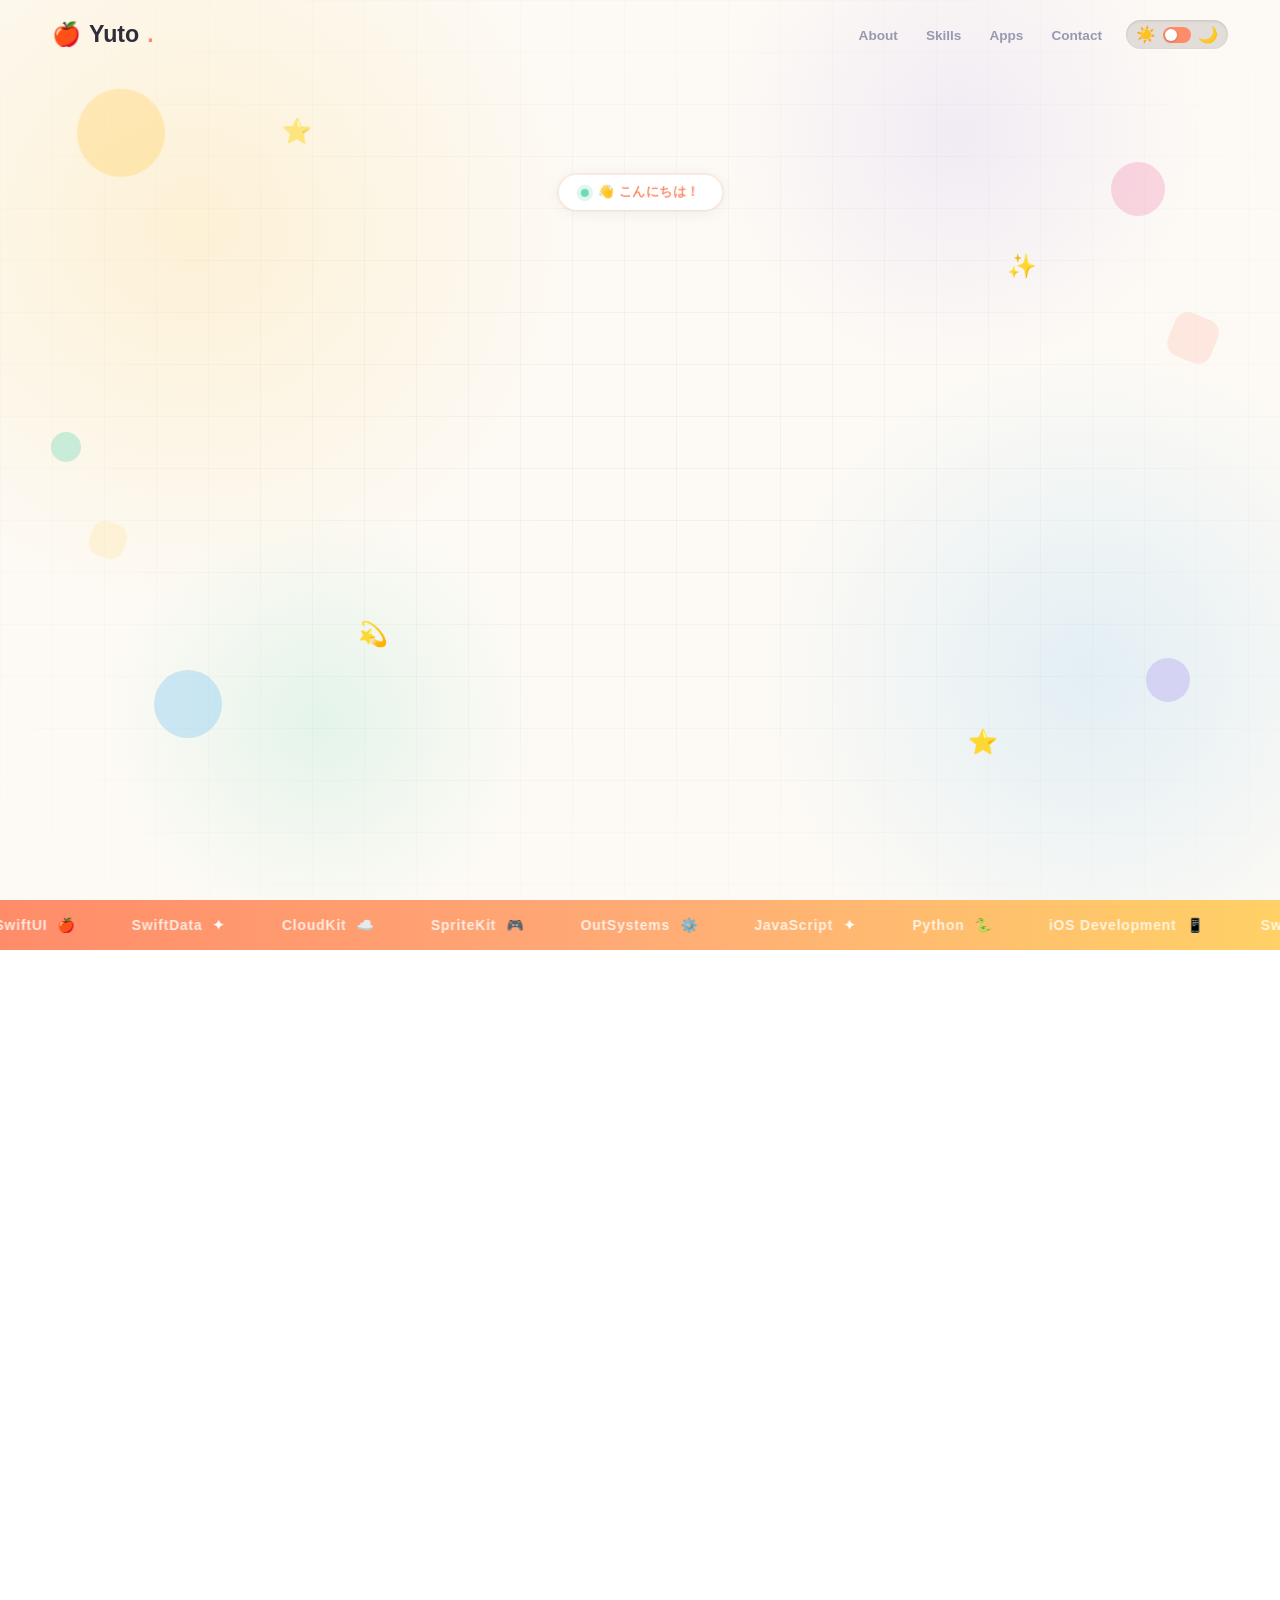
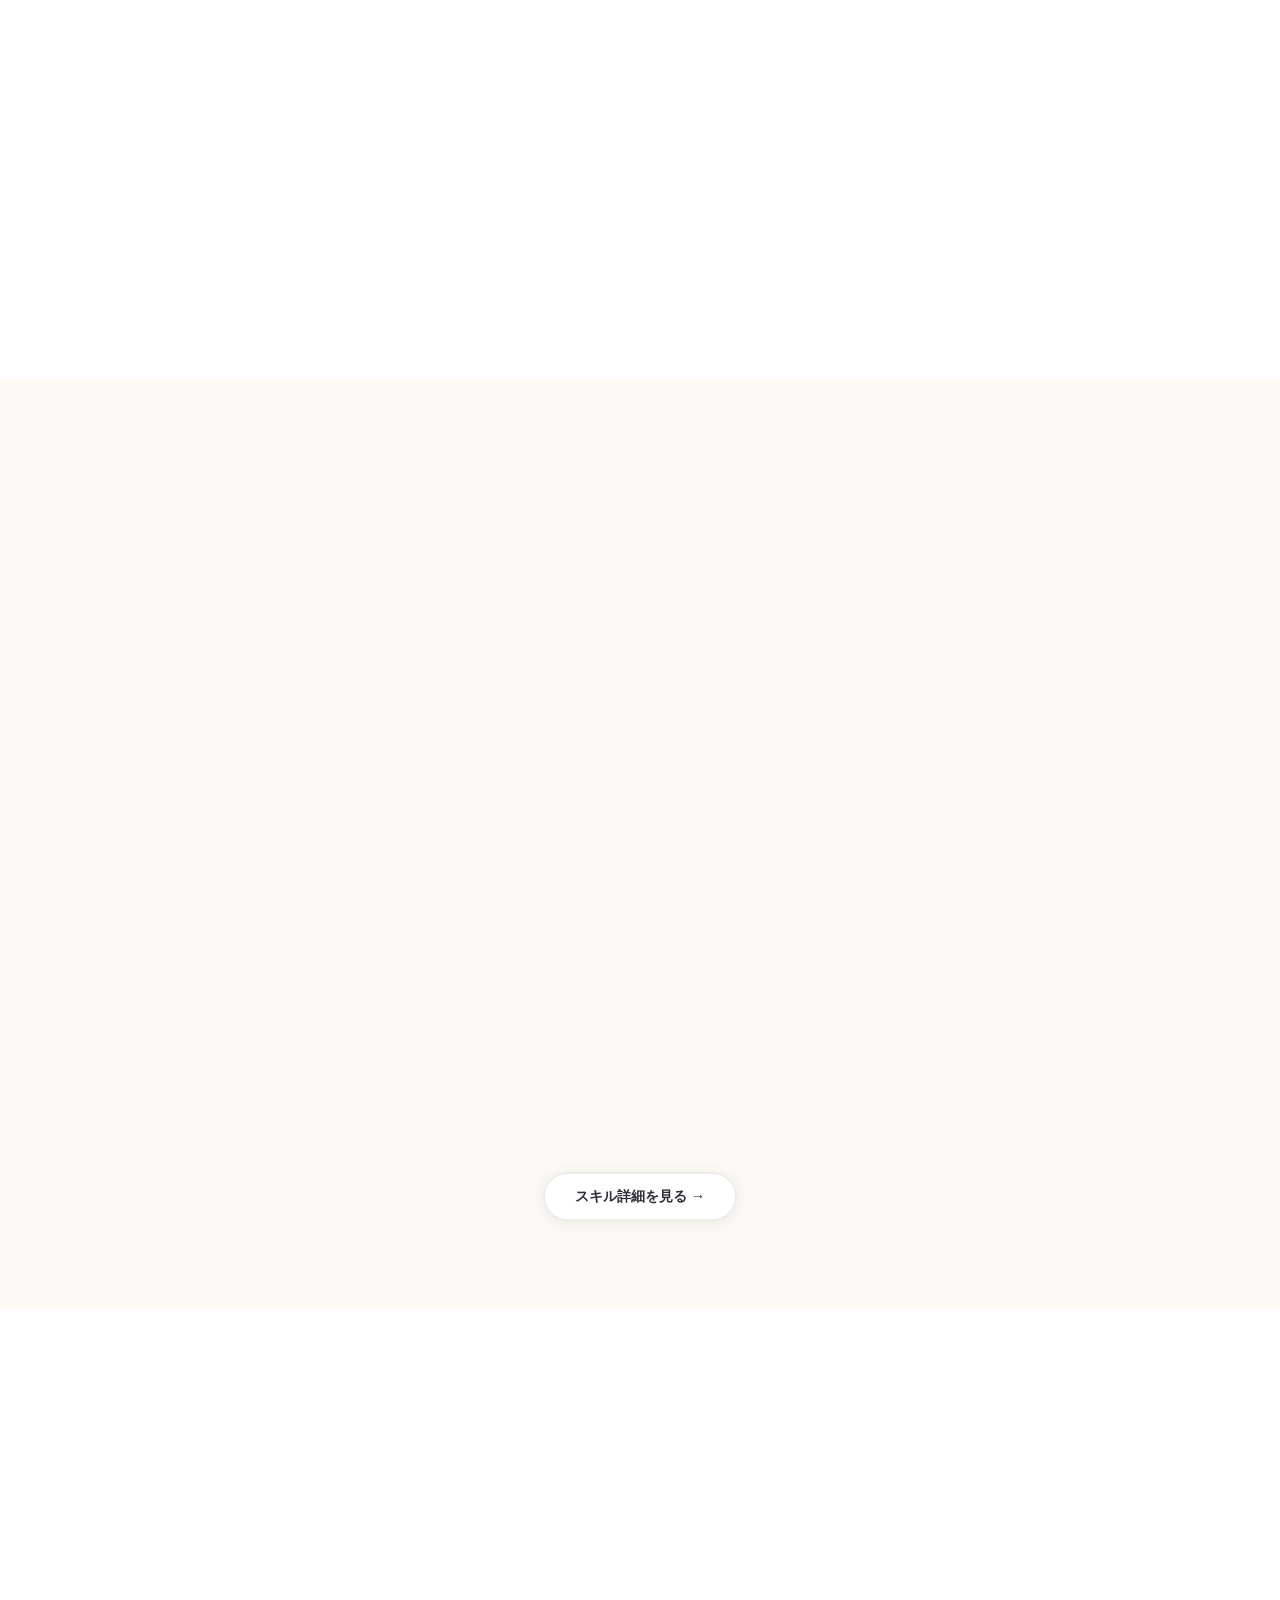
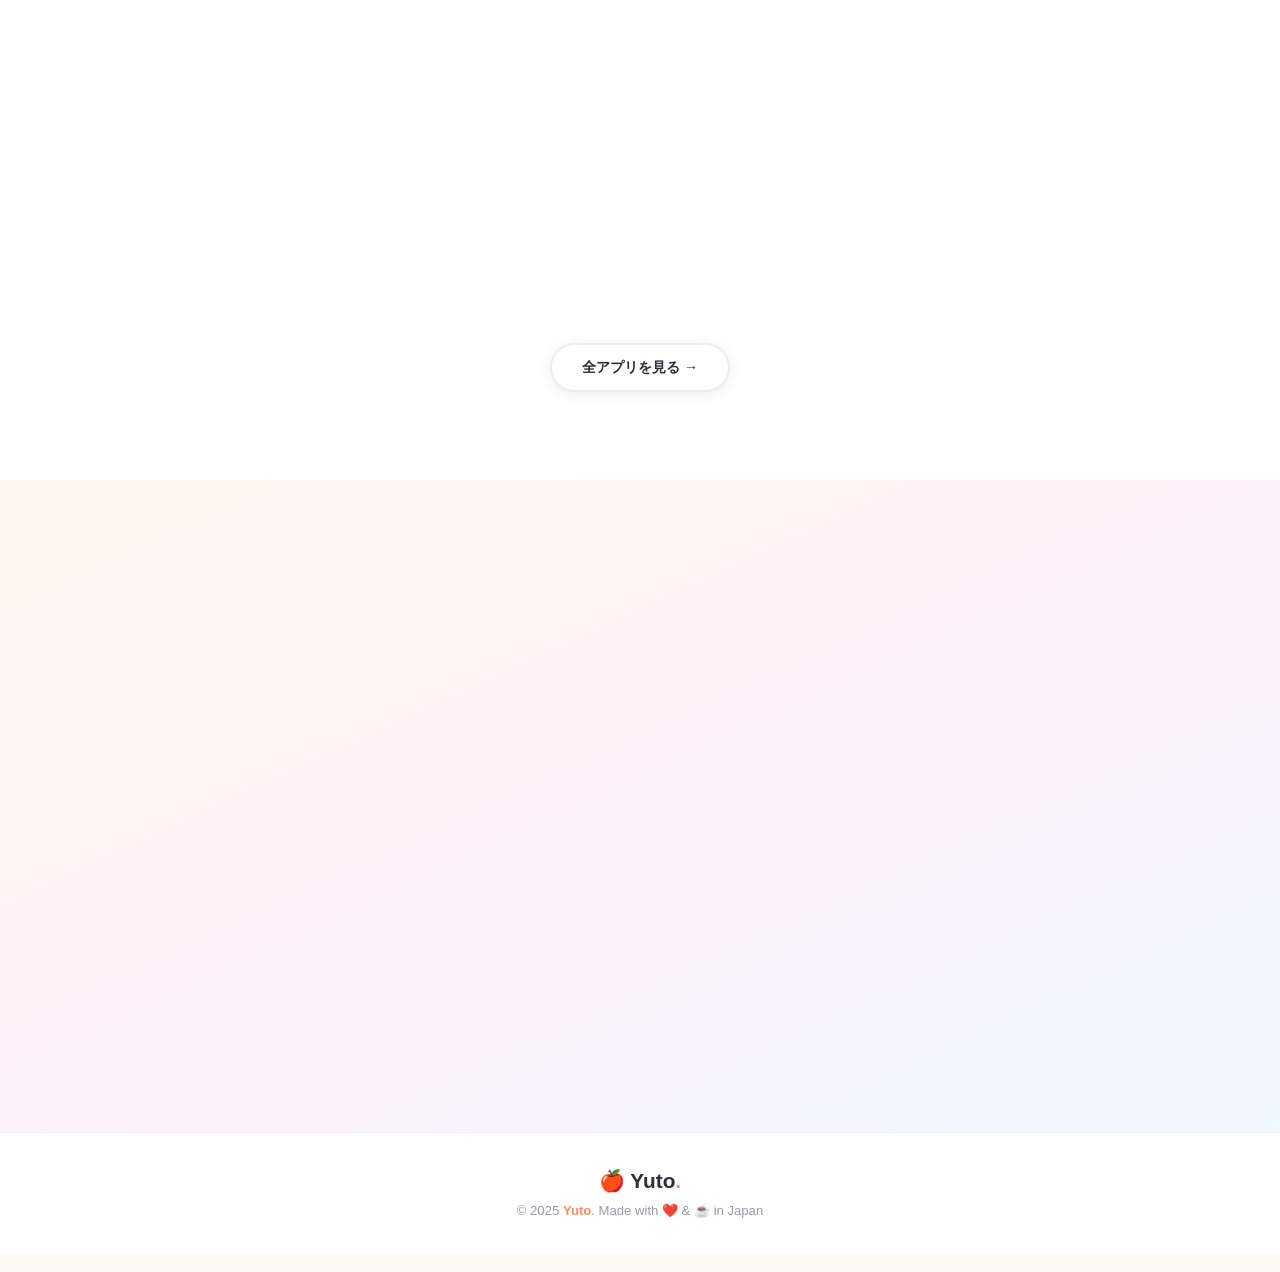
==== commit e98e8db7: "Add home portfolio pages and assets Introduce a new home/ directory with a full portfolio page (home" ====
--- a/index.html
+++ b/index.html
@@ -1,1104 +1,12 @@
 <!DOCTYPE html>
-<html lang="ja" data-theme="light">
+<html lang="ja">
 <head>
 <meta charset="UTF-8"/>
-<meta name="viewport" content="width=device-width,initial-scale=1.0"/>
+<meta http-equiv="refresh" content="0; url=./home/"/>
+<link rel="canonical" href="./home/"/>
 <title>Yuto's Portfolio 🍎</title>
-<link rel="preconnect" href="https://fonts.googleapis.com"/>
-<link rel="preconnect" href="https://fonts.gstatic.com" crossorigin/>
-<link href="https://fonts.googleapis.com/css2?family=Nunito:wght@400;600;700;800;900&family=Noto+Sans+JP:wght@400;500;700&family=JetBrains+Mono:wght@700&display=swap" rel="stylesheet"/>
-<style>
-/* ═══════════════════════════════════════════════
-   RESET & THEME
-═══════════════════════════════════════════════ */
-*,*::before,*::after{box-sizing:border-box;margin:0;padding:0}
-:root{
-  --peach:#FF8C69;--peach-lt:#FFF0EB;--peach-md:#FFCFBF;
-  --yellow:#FFD166;--mint:#72D9B8;--sky:#85C7F2;--lav:#B8A9F0;--pink:#F5A0BE;
-  --bg:#FDFAF5;--bg2:#FFFFFF;--surface:#FFFFFF;--surface2:#F8F5F0;
-  --text:#2E2E3A;--text2:#5C5C70;--muted:#9898B0;
-  --border:rgba(0,0,0,.07);--border2:rgba(0,0,0,.04);
-  --sh:0 2px 16px rgba(0,0,0,.07);--sh-lg:0 10px 40px rgba(0,0,0,.11);--sh-xl:0 20px 60px rgba(0,0,0,.14);
-  --nav-blur:rgba(253,250,245,.92);--toggle-track:#E2DDD8;--toggle-thumb:#FFFFFF;
-  --hero-g1:rgba(255,209,102,.22);--hero-g2:rgba(133,199,242,.22);
-  --hero-g3:rgba(184,169,240,.18);--hero-g4:rgba(114,217,184,.18);
-  --marquee-grad:linear-gradient(90deg,var(--peach),#ffab76,var(--yellow));
-}
-[data-theme="dark"]{
-  --bg:#0F0F17;--bg2:#171722;--surface:#1E1E2E;--surface2:#252535;
-  --text:#F0EFF8;--text2:#A8A8C0;--muted:#6A6A85;
-  --border:rgba(255,255,255,.08);--border2:rgba(255,255,255,.04);
-  --sh:0 2px 16px rgba(0,0,0,.3);--sh-lg:0 10px 40px rgba(0,0,0,.4);--sh-xl:0 20px 60px rgba(0,0,0,.5);
-  --nav-blur:rgba(15,15,23,.88);--toggle-track:#2E2E45;--toggle-thumb:#252535;
-  --hero-g1:rgba(255,209,102,.10);--hero-g2:rgba(133,199,242,.10);
-  --hero-g3:rgba(184,169,240,.10);--hero-g4:rgba(114,217,184,.08);
-  --marquee-grad:linear-gradient(90deg,#c96a4f,#c08040,#c0943a);
-}
-html{scroll-behavior:smooth}
-body{font-family:'Noto Sans JP',sans-serif;background:var(--bg);color:var(--text);overflow-x:hidden;transition:background .45s,color .35s}
-
-/* ═══════════════════════════════════════════════
-   PAGE ROUTER
-═══════════════════════════════════════════════ */
-.page{display:none;animation:pageIn .45s cubic-bezier(.22,1,.36,1) both}
-.page.active{display:block}
-@keyframes pageIn{from{opacity:0;transform:translateY(18px)}to{opacity:1;transform:none}}
-
-/* ═══════════════════════════════════════════════
-   NAV
-═══════════════════════════════════════════════ */
-nav{
-  position:fixed;top:0;left:0;width:100%;
-  display:flex;align-items:center;justify-content:space-between;
-  padding:20px 52px;z-index:200;
-  transition:padding .35s,background .35s,box-shadow .35s;
-}
-nav.scrolled{
-  padding:12px 52px;background:var(--nav-blur);
-  backdrop-filter:blur(20px);
-  box-shadow:0 1px 24px rgba(0,0,0,.08);
-  border-bottom:1px solid var(--border2);
-}
-.nav-logo{
-  font-family:'Nunito',sans-serif;font-weight:900;font-size:1.45rem;
-  color:var(--text);text-decoration:none;
-  display:flex;align-items:center;gap:8px;cursor:pointer;
-  transition:color .35s;border:none;background:none;
-}
-.logo-emoji{display:inline-block;animation:logoRock .9s ease-in-out infinite alternate}
-@keyframes logoRock{from{transform:rotate(-12deg)}to{transform:rotate(12deg)}}
-.nav-logo span{color:var(--peach)}
-.nav-right{display:flex;align-items:center;gap:24px}
-nav ul{list-style:none;display:flex;gap:28px}
-nav ul li a{
-  text-decoration:none;font-size:.85rem;font-weight:700;
-  color:var(--muted);transition:color .2s;position:relative;cursor:pointer;
-}
-nav ul li a::after{
-  content:'';position:absolute;bottom:-3px;left:50%;right:50%;
-  height:2px;background:var(--peach);border-radius:99px;transition:left .25s,right .25s;
-}
-nav ul li a:hover,nav ul li a.active{color:var(--peach)}
-nav ul li a:hover::after,nav ul li a.active::after{left:0;right:0}
-
-/* dark toggle */
-.theme-toggle{
-  display:flex;align-items:center;gap:7px;
-  background:var(--toggle-track);border-radius:50px;padding:5px 10px;
-  border:none;cursor:pointer;box-shadow:inset 0 1px 3px rgba(0,0,0,.12);
-  transition:background .35s;
-}
-.toggle-pill{width:28px;height:16px;background:var(--peach);border-radius:99px;position:relative;transition:background .35s}
-.toggle-pill::after{
-  content:'';position:absolute;top:2px;left:2px;
-  width:12px;height:12px;border-radius:50%;background:var(--toggle-thumb);
-  transition:transform .35s cubic-bezier(.34,1.56,.64,1);box-shadow:0 1px 3px rgba(0,0,0,.2);
-}
-[data-theme="dark"] .toggle-pill::after{transform:translateX(12px)}
-[data-theme="dark"] .toggle-pill{background:var(--lav)}
-
-/* ═══════════════════════════════════════════════
-   COMMON HELPERS
-═══════════════════════════════════════════════ */
-.section-wrap{padding:88px 24px}
-.inner{max-width:1040px;margin:0 auto}
-.eyebrow{font-size:.74rem;font-weight:800;letter-spacing:.17em;text-transform:uppercase;color:var(--peach);margin-bottom:10px;display:flex;align-items:center;gap:7px}
-.eyebrow::before{content:'✦'}
-.stitle{font-family:'Nunito',sans-serif;font-weight:900;font-size:clamp(1.8rem,4vw,2.6rem);color:var(--text);margin-bottom:44px;line-height:1.15;transition:color .35s}
-.stitle em{font-style:normal;color:var(--peach)}
-.btn{display:inline-flex;align-items:center;gap:9px;padding:13px 30px;border-radius:50px;font-weight:800;font-size:.9rem;text-decoration:none;cursor:pointer;border:none;font-family:'Nunito',sans-serif;transition:transform .25s cubic-bezier(.34,1.56,.64,1),box-shadow .25s,background .35s;position:relative;overflow:hidden}
-.btn-shine::before{content:'';position:absolute;top:0;left:-100%;width:60%;height:100%;background:linear-gradient(90deg,transparent,rgba(255,255,255,.28),transparent);transform:skewX(-20deg);transition:left .5s}
-.btn-shine:hover::before{left:140%}
-.btn:hover{transform:translateY(-3px) scale(1.03)}
-.btn-primary{background:var(--peach);color:#fff;box-shadow:0 6px 20px rgba(255,140,105,.3)}
-.btn-primary:hover{box-shadow:0 14px 32px rgba(255,140,105,.42)}
-.btn-outline{background:var(--surface);color:var(--text);border:2px solid var(--border);box-shadow:var(--sh)}
-.btn-outline:hover{border-color:var(--peach-md);box-shadow:var(--sh-lg)}
-.btn-disabled{background:var(--surface2);color:var(--muted);border:2px solid var(--border);cursor:not-allowed}
-.btn-disabled:hover{transform:none;box-shadow:none}
-.rv{opacity:0;transform:translateY(28px);transition:opacity .7s ease,transform .7s ease}.rv.on{opacity:1;transform:none}
-.rv-l{opacity:0;transform:translateX(-28px);transition:opacity .7s ease,transform .7s ease}.rv-l.on{opacity:1;transform:none}
-.rv-r{opacity:0;transform:translateX(28px);transition:opacity .7s ease,transform .7s ease}.rv-r.on{opacity:1;transform:none}
-.rv-pop{opacity:0;transform:scale(.9);transition:opacity .6s ease,transform .6s cubic-bezier(.34,1.56,.64,1)}.rv-pop.on{opacity:1;transform:none}
-
-/* ═══════════════════════════════════════════════
-   PAGE: HOME — HERO
-═══════════════════════════════════════════════ */
-#page-home{}
-#hero{
-  min-height:100vh;display:flex;align-items:center;justify-content:center;
-  padding:120px 24px 80px;position:relative;overflow:hidden;
-  background:
-    radial-gradient(circle 600px at 15% 25%,var(--hero-g1) 0%,transparent 65%),
-    radial-gradient(circle 500px at 85% 75%,var(--hero-g2) 0%,transparent 65%),
-    radial-gradient(circle 400px at 75% 15%,var(--hero-g3) 0%,transparent 60%),
-    radial-gradient(circle 350px at 25% 80%,var(--hero-g4) 0%,transparent 60%),
-    var(--bg);
-  transition:background .45s;
-}
-.hero-grid{
-  position:absolute;inset:0;z-index:0;
-  background-image:linear-gradient(var(--border2) 1px,transparent 1px),linear-gradient(90deg,var(--border2) 1px,transparent 1px);
-  background-size:52px 52px;
-  mask-image:radial-gradient(ellipse 75% 75% at 50% 50%,black,transparent);
-}
-.deco{position:absolute;pointer-events:none;z-index:1}
-.dc{border-radius:50%}
-.dc1{width:88px;height:88px;background:rgba(255,209,102,.38);top:10%;left:6%;animation:dcFl 6s ease-in-out infinite}
-.dc2{width:54px;height:54px;background:rgba(245,160,190,.4);top:18%;right:9%;animation:dcFl 7s 1.2s ease-in-out infinite}
-.dc3{width:68px;height:68px;background:rgba(133,199,242,.38);bottom:18%;left:12%;animation:dcFl 5.5s 2s ease-in-out infinite}
-.dc4{width:44px;height:44px;background:rgba(184,169,240,.42);bottom:22%;right:7%;animation:dcFl 8s .4s ease-in-out infinite}
-.dc5{width:30px;height:30px;background:rgba(114,217,184,.38);top:48%;left:4%;animation:dcFl 6.5s 1.8s ease-in-out infinite}
-.ds{border-radius:14px;transform:rotate(22deg)}
-.ds1{width:46px;height:46px;background:rgba(255,140,105,.16);top:35%;right:5%;animation:dcFl 5.8s .8s ease-in-out infinite}
-.ds2{width:36px;height:36px;background:rgba(255,209,102,.18);bottom:38%;left:7%;animation:dcFl 7.2s 1.4s ease-in-out infinite}
-.dst{font-size:1.5rem;animation:starSpin 5s ease-in-out infinite;position:absolute;pointer-events:none;z-index:1}
-.dst1{top:13%;left:22%;animation-delay:0s}.dst2{top:28%;right:19%;animation-delay:.9s}
-.dst3{bottom:28%;left:28%;animation-delay:1.7s}.dst4{bottom:16%;right:22%;animation-delay:.5s}
-@keyframes dcFl{0%,100%{transform:translateY(0) rotate(0)}50%{transform:translateY(-20px) rotate(10deg)}}
-@keyframes starSpin{0%,100%{transform:rotate(0) scale(1);opacity:.55}50%{transform:rotate(18deg) scale(1.25);opacity:1}}
-
-.hero-inner{position:relative;text-align:center;max-width:780px;z-index:2}
-.hero-badge{
-  display:inline-flex;align-items:center;gap:9px;
-  background:var(--surface);border-radius:50px;padding:9px 22px;
-  font-size:.8rem;font-weight:800;color:var(--peach);letter-spacing:.04em;
-  box-shadow:var(--sh),0 0 0 1.5px rgba(255,140,105,.15);margin-bottom:26px;
-  opacity:0;animation:popUp .7s .1s cubic-bezier(.34,1.56,.64,1) forwards;transition:background .35s;
-}
-.badge-dot{width:8px;height:8px;border-radius:50%;background:var(--mint);animation:bdot 1.8s ease infinite;flex-shrink:0}
-@keyframes bdot{0%,100%{box-shadow:0 0 0 0 rgba(114,217,184,.7)}50%{box-shadow:0 0 0 6px rgba(114,217,184,0)}}
-.hero-name{
-  font-family:'Nunito',sans-serif;font-weight:900;
-  font-size:clamp(4rem,10vw,8.5rem);line-height:.93;letter-spacing:-.03em;color:var(--text);
-  opacity:0;animation:popUp .75s .22s cubic-bezier(.34,1.56,.64,1) forwards;transition:color .35s;
-}
-.hero-name .char{display:inline-block;cursor:default;transition:transform .3s cubic-bezier(.34,1.56,.64,1),color .2s}
-.hero-name .char:hover{transform:translateY(-16px) rotate(-10deg) scale(1.2);color:var(--peach)}
-.hero-name .dot{color:var(--peach)}
-.hero-typing-wrap{margin-top:16px;height:38px;overflow:hidden;opacity:0;animation:popUp .65s .42s cubic-bezier(.34,1.56,.64,1) forwards}
-.hero-typing{display:inline-flex;align-items:center;font-family:'Nunito',sans-serif;font-size:1.15rem;font-weight:800;color:var(--peach)}
-.typing-cursor{display:inline-block;width:2.5px;height:1.15em;background:var(--peach);border-radius:2px;margin-left:3px;animation:blink .75s step-end infinite;vertical-align:middle}
-@keyframes blink{0%,100%{opacity:1}50%{opacity:0}}
-.hero-desc{margin-top:20px;font-size:.97rem;line-height:2;color:var(--text2);max-width:500px;margin-left:auto;margin-right:auto;opacity:0;animation:popUp .65s .56s cubic-bezier(.34,1.56,.64,1) forwards;transition:color .35s}
-.hero-btns{margin-top:40px;display:flex;gap:14px;justify-content:center;flex-wrap:wrap;opacity:0;animation:popUp .65s .7s cubic-bezier(.34,1.56,.64,1) forwards}
-.hero-stats{margin-top:56px;display:flex;gap:16px;justify-content:center;flex-wrap:wrap;opacity:0;animation:popUp .65s .84s cubic-bezier(.34,1.56,.64,1) forwards}
-.stat{background:var(--surface);border-radius:22px;padding:20px 26px;border:1.5px solid var(--border);box-shadow:var(--sh);transition:transform .25s cubic-bezier(.34,1.56,.64,1),box-shadow .25s,background .35s;cursor:default}
-.stat:hover{transform:translateY(-7px) scale(1.04);box-shadow:var(--sh-lg)}
-.stat-num{font-family:'Nunito',sans-serif;font-size:2.2rem;font-weight:900;color:var(--peach);line-height:1}
-.stat-label{font-size:.7rem;color:var(--muted);margin-top:5px;font-weight:700;transition:color .35s}
-.scroll-hint{position:absolute;bottom:28px;left:50%;transform:translateX(-50%);display:flex;flex-direction:column;align-items:center;gap:7px;opacity:0;animation:popUp .6s 1.1s ease forwards}
-.scroll-mouse{width:22px;height:34px;border-radius:11px;border:2px solid var(--muted);display:flex;justify-content:center;padding-top:7px;transition:border-color .35s}
-.scroll-wheel{width:3px;height:7px;border-radius:99px;background:var(--peach);animation:scrollW 1.8s ease infinite}
-@keyframes scrollW{0%{transform:translateY(0);opacity:1}100%{transform:translateY(10px);opacity:0}}
-.scroll-label{font-size:.64rem;color:var(--muted);letter-spacing:.12em;text-transform:uppercase;font-weight:700}
-@keyframes popUp{from{opacity:0;transform:translateY(22px) scale(.96)}to{opacity:1;transform:none}}
-
-/* marquee */
-.marquee-wrap{overflow:hidden;white-space:nowrap;background:var(--marquee-grad);padding:16px 0;transition:background .45s}
-.marquee-track{display:inline-block;animation:mq 20s linear infinite}
-.marquee-wrap:hover .marquee-track{animation-play-state:paused}
-.marquee-item{display:inline-flex;align-items:center;gap:10px;font-family:'Nunito',sans-serif;font-size:.87rem;font-weight:800;color:rgba(255,255,255,.82);padding:0 26px;letter-spacing:.06em}
-.mi{color:#fff}
-@keyframes mq{from{transform:translateX(0)}to{transform:translateX(-50%)}}
-
-/* home about snippet */
-#home-about{background:var(--bg2);transition:background .45s}
-.about-layout{display:grid;grid-template-columns:280px 1fr;gap:72px;align-items:start}
-.avatar-card{background:linear-gradient(160deg,var(--peach-lt),rgba(184,169,240,.12));border-radius:28px;padding:32px 24px;text-align:center;border:1.5px solid var(--border);box-shadow:var(--sh);position:sticky;top:96px;transition:background .45s,border-color .35s}
-[data-theme="dark"] .avatar-card{background:linear-gradient(160deg,rgba(255,140,105,.08),var(--surface))}
-.avatar-emoji{font-size:6rem;display:block;animation:avFloat 4.5s ease-in-out infinite;margin-bottom:6px}
-@keyframes avFloat{0%,100%{transform:translateY(0)}50%{transform:translateY(-10px)}}
-.avatar-name{font-family:'Nunito',sans-serif;font-weight:900;font-size:1.5rem;color:var(--text);transition:color .35s}
-.avatar-role{font-size:.8rem;color:var(--muted);font-weight:700;margin-top:4px;transition:color .35s}
-.avatar-divider{height:1.5px;background:var(--border);margin:16px 0;border:none;transition:background .35s}
-.avatar-facts{display:flex;flex-direction:column;gap:10px;text-align:left}
-.fact-row{display:flex;align-items:flex-start;gap:10px;font-size:.83rem}
-.fact-icon{font-size:.95rem;width:26px;text-align:center;flex-shrink:0;margin-top:2px}
-.fact-val{color:var(--text2);font-weight:600;line-height:1.5;transition:color .35s}
-.avatar-badges{display:flex;flex-wrap:wrap;gap:6px;margin-top:16px;justify-content:center}
-.av-badge{padding:5px 11px;border-radius:99px;font-size:.7rem;font-weight:800;background:var(--surface2);color:var(--text2);border:1.5px solid var(--border);transition:background .35s,color .35s}
-.about-content p{font-size:.96rem;line-height:2.1;color:var(--text2);margin-bottom:18px;transition:color .35s}
-.about-content p strong{color:var(--peach);font-weight:800}
-.about-quote{background:linear-gradient(135deg,var(--peach-lt),rgba(184,169,240,.1));border-left:4px solid var(--peach);border-radius:0 16px 16px 0;padding:18px 22px;margin:20px 0;font-style:italic;font-size:.93rem;color:var(--text2);line-height:1.9;transition:background .45s,color .35s}
-[data-theme="dark"] .about-quote{background:linear-gradient(135deg,rgba(255,140,105,.08),rgba(184,169,240,.06))}
-.story-cards{display:grid;grid-template-columns:1fr 1fr;gap:14px;margin-top:26px}
-.story-card{background:var(--surface2);border-radius:20px;padding:20px;border:1.5px solid var(--border);transition:transform .22s cubic-bezier(.34,1.56,.64,1),box-shadow .22s,border-color .22s,background .45s;cursor:default}
-.story-card:hover{transform:translateY(-6px) scale(1.02);box-shadow:var(--sh-lg);border-color:var(--peach-md)}
-.story-card-icon{font-size:1.9rem;margin-bottom:8px;display:block;transition:transform .3s cubic-bezier(.34,1.56,.64,1)}
-.story-card:hover .story-card-icon{transform:scale(1.2) rotate(-6deg)}
-.story-card-title{font-family:'Nunito',sans-serif;font-weight:900;font-size:.92rem;color:var(--text);margin-bottom:4px;transition:color .35s}
-.story-card-desc{font-size:.77rem;color:var(--muted);line-height:1.65;transition:color .35s}
-
-/* home skills snippet */
-#home-skills{background:var(--bg);transition:background .45s}
-.skills-grid{display:grid;grid-template-columns:repeat(auto-fill,minmax(216px,1fr));gap:18px}
-.skill-card{background:var(--surface);border-radius:26px;padding:28px 22px;border:1.5px solid var(--border);box-shadow:var(--sh);position:relative;overflow:hidden;transition:transform .25s cubic-bezier(.34,1.56,.64,1),box-shadow .25s,border-color .25s,background .45s;cursor:default}
-.skill-card::after{content:'';position:absolute;top:0;left:0;right:0;height:4px;border-radius:26px 26px 0 0;transition:height .25s}
-.skill-card:hover::after{height:6px}
-.sc-peach::after{background:linear-gradient(90deg,var(--peach),var(--yellow))}
-.sc-mint::after{background:linear-gradient(90deg,var(--mint),var(--sky))}
-.sc-yellow::after{background:linear-gradient(90deg,var(--yellow),var(--peach))}
-.sc-lav::after{background:linear-gradient(90deg,var(--lav),var(--pink))}
-.sc-sky::after{background:linear-gradient(90deg,var(--sky),var(--mint))}
-.sc-pink::after{background:linear-gradient(90deg,var(--pink),var(--lav))}
-.skill-card:hover{transform:translateY(-8px) scale(1.02);box-shadow:var(--sh-xl)}
-.skill-icon{font-size:2.4rem;margin-bottom:14px;display:block;transition:transform .3s cubic-bezier(.34,1.56,.64,1)}
-.skill-card:hover .skill-icon{transform:scale(1.25) rotate(-8deg)}
-.skill-name{font-family:'Nunito',sans-serif;font-weight:900;font-size:1.05rem;color:var(--text);margin-bottom:5px;transition:color .35s}
-.skill-desc{font-size:.76rem;color:var(--muted);line-height:1.65;margin-bottom:14px;transition:color .35s}
-.skill-tags{display:flex;flex-wrap:wrap;gap:5px;margin-bottom:14px}
-.skill-tag{font-size:.66rem;font-weight:800;padding:3px 9px;border-radius:99px;background:var(--surface2);color:var(--muted);border:1px solid var(--border);transition:background .35s}
-.skill-bar-wrap{height:6px;background:var(--surface2);border-radius:99px;overflow:hidden;transition:background .35s}
-.skill-bar{height:100%;border-radius:99px;width:0;transition:width 1.4s cubic-bezier(.22,1,.36,1)}
-.skill-pct{font-size:.7rem;color:var(--muted);margin-top:5px;text-align:right;font-weight:800;transition:color .35s}
-
-/* home apps */
-#home-apps{background:var(--bg2);transition:background .45s}
-.apps-grid{display:grid;grid-template-columns:repeat(auto-fill,minmax(295px,1fr));gap:24px}
-.app-card{background:var(--surface2);border-radius:28px;overflow:hidden;border:1.5px solid var(--border);box-shadow:var(--sh);transition:transform .28s cubic-bezier(.34,1.56,.64,1),box-shadow .28s,background .45s;cursor:pointer}
-.app-card:hover{transform:translateY(-12px) scale(1.015);box-shadow:var(--sh-xl)}
-.app-thumb{height:184px;display:flex;align-items:center;justify-content:center;font-size:5.5rem;position:relative;overflow:hidden}
-.app-thumb-bg{position:absolute;inset:0;transition:transform .5s ease}
-.app-card:hover .app-thumb-bg{transform:scale(1.1)}
-.app-thumb-overlay{position:absolute;inset:0;background:linear-gradient(to bottom,transparent 30%,rgba(0,0,0,.06) 100%)}
-[data-theme="dark"] .app-thumb-overlay{background:linear-gradient(to bottom,transparent 30%,rgba(0,0,0,.2) 100%)}
-.app-thumb-emoji{position:relative;z-index:1;filter:drop-shadow(0 6px 16px rgba(0,0,0,.13));transition:transform .4s cubic-bezier(.34,1.56,.64,1)}
-.app-card:hover .app-thumb-emoji{transform:scale(1.15) translateY(-7px)}
-.app-body{padding:22px 22px 20px}
-.app-tag-pill{display:inline-flex;align-items:center;gap:5px;padding:4px 12px;border-radius:99px;font-size:.7rem;font-weight:800;margin-bottom:11px;letter-spacing:.03em}
-.app-name{font-family:'Nunito',sans-serif;font-weight:900;font-size:1.2rem;color:var(--text);margin-bottom:8px;transition:color .2s}
-.app-card:hover .app-name{color:var(--peach)}
-.app-desc{font-size:.83rem;color:var(--muted);line-height:1.8;transition:color .35s}
-.app-footer{margin-top:18px;padding-top:15px;border-top:1.5px solid var(--border);display:flex;align-items:center;justify-content:space-between;transition:border-color .35s}
-.app-link{display:inline-flex;align-items:center;gap:5px;font-size:.82rem;font-weight:800;color:var(--peach);text-decoration:none;transition:gap .2s}
-.app-link:hover{gap:12px}
-.app-platform{font-size:.68rem;font-weight:800;padding:4px 10px;border-radius:99px;background:var(--surface);color:var(--muted);border:1.5px solid var(--border);transition:background .35s}
-
-/* home contact */
-#home-contact{background:linear-gradient(155deg,#FFF7EE 0%,#FFF0F7 45%,#EFF7FF 100%);transition:background .45s}
-[data-theme="dark"] #home-contact{background:linear-gradient(155deg,#151520 0%,#1A1528 45%,#131A28 100%)}
-.contact-layout{display:grid;grid-template-columns:1fr 1fr;gap:64px;align-items:start}
-.contact-intro p{font-size:.95rem;line-height:2.1;color:var(--text2);transition:color .35s}
-.contact-links{display:flex;flex-direction:column;gap:12px;margin-top:28px}
-.c-link{display:flex;align-items:center;gap:14px;text-decoration:none;background:var(--surface);border-radius:18px;padding:15px 20px;color:var(--text);font-weight:700;font-size:.88rem;border:1.5px solid var(--border);box-shadow:var(--sh);transition:transform .22s cubic-bezier(.34,1.56,.64,1),box-shadow .22s,border-color .22s,background .45s;position:relative;overflow:hidden}
-.c-link::after{content:'→';position:absolute;right:18px;color:var(--peach);font-weight:900;opacity:0;transform:translateX(-8px);transition:opacity .2s,transform .2s}
-.c-link:hover{transform:translateX(5px);box-shadow:var(--sh-lg);border-color:var(--peach-md)}
-.c-link:hover::after{opacity:1;transform:translateX(0)}
-.c-icon{font-size:1.3rem;width:28px;text-align:center;flex-shrink:0}
-.form{display:flex;flex-direction:column;gap:16px}
-.form-row{display:flex;flex-direction:column;gap:6px}
-.form-row label{font-size:.75rem;font-weight:800;color:var(--muted);letter-spacing:.08em;text-transform:uppercase;transition:color .35s}
-.form-row input,.form-row textarea{background:var(--surface);border:1.5px solid var(--border);border-radius:14px;padding:13px 17px;color:var(--text);font-size:.9rem;font-family:'Noto Sans JP',sans-serif;outline:none;transition:border-color .2s,box-shadow .2s,background .35s,color .35s;resize:vertical}
-.form-row input::placeholder,.form-row textarea::placeholder{color:var(--muted)}
-.form-row input:focus,.form-row textarea:focus{border-color:var(--peach);box-shadow:0 0 0 4px rgba(255,140,105,.1)}
-.btn-send{align-self:flex-start;padding:14px 38px;background:var(--peach);color:#fff;border-radius:50px;font-weight:800;font-size:.9rem;border:none;cursor:pointer;font-family:'Nunito',sans-serif;box-shadow:0 6px 20px rgba(255,140,105,.32);transition:transform .25s cubic-bezier(.34,1.56,.64,1),box-shadow .25s;display:flex;align-items:center;gap:8px;position:relative;overflow:hidden}
-.btn-send::before{content:'';position:absolute;top:0;left:-100%;width:60%;height:100%;background:linear-gradient(90deg,transparent,rgba(255,255,255,.25),transparent);transform:skewX(-20deg);transition:left .5s}
-.btn-send:hover::before{left:140%}
-.btn-send:hover{transform:translateY(-3px);box-shadow:0 14px 36px rgba(255,140,105,.42)}
-
-/* ═══════════════════════════════════════════════
-   PAGE: ABOUT
-═══════════════════════════════════════════════ */
-.page-hero{padding:148px 24px 72px;text-align:center;position:relative;overflow:hidden;transition:background .45s}
-.page-hero-inner{max-width:640px;margin:0 auto;position:relative;z-index:2}
-.ph-deco{position:absolute;pointer-events:none;border-radius:50%}
-.phd-a1{width:80px;height:80px;background:rgba(255,209,102,.35);top:15%;left:8%;animation:dcFl 6s ease-in-out infinite}
-.phd-a2{width:50px;height:50px;background:rgba(245,160,190,.4);top:20%;right:10%;animation:dcFl 7s 1.2s ease-in-out infinite}
-.phd-a3{width:36px;height:36px;background:rgba(114,217,184,.35);bottom:20%;left:14%;animation:dcFl 5.5s 2s ease-in-out infinite}
-.page-eyebrow{display:inline-flex;align-items:center;gap:8px;background:var(--surface);border-radius:50px;padding:7px 18px;font-size:.76rem;font-weight:800;color:var(--peach);letter-spacing:.06em;box-shadow:var(--sh),0 0 0 1.5px rgba(255,140,105,.14);margin-bottom:22px;opacity:0;animation:popUp .7s .1s cubic-bezier(.34,1.56,.64,1) forwards;transition:background .35s}
-.page-title{font-family:'Nunito',sans-serif;font-weight:900;font-size:clamp(3rem,7vw,5.5rem);line-height:.95;letter-spacing:-.03em;color:var(--text);opacity:0;animation:popUp .75s .22s cubic-bezier(.34,1.56,.64,1) forwards;transition:color .35s}
-.page-title .dot{color:var(--peach)}
-.page-desc{margin-top:18px;font-size:.97rem;line-height:2;color:var(--text2);opacity:0;animation:popUp .65s .36s cubic-bezier(.34,1.56,.64,1) forwards;transition:color .35s}
-
-/* timeline */
-.timeline{display:flex;flex-direction:column;position:relative}
-.timeline::before{content:'';position:absolute;left:20px;top:0;bottom:0;width:2px;background:linear-gradient(to bottom,var(--peach),var(--lav));border-radius:99px}
-.tl-item{display:flex;gap:32px;padding-bottom:36px;position:relative}
-.tl-dot{width:42px;height:42px;border-radius:50%;flex-shrink:0;display:flex;align-items:center;justify-content:center;font-size:1.2rem;background:var(--surface);border:2.5px solid var(--peach);box-shadow:0 0 0 4px rgba(255,140,105,.1);z-index:1;transition:background .35s}
-.tl-item:nth-child(2n) .tl-dot{border-color:var(--lav);box-shadow:0 0 0 4px rgba(184,169,240,.1)}
-.tl-item:nth-child(3n) .tl-dot{border-color:var(--mint);box-shadow:0 0 0 4px rgba(114,217,184,.1)}
-.tl-content{background:var(--surface);border-radius:20px;padding:20px 22px;border:1.5px solid var(--border);box-shadow:var(--sh);flex:1;transition:background .45s,border-color .35s,transform .22s cubic-bezier(.34,1.56,.64,1)}
-.tl-content:hover{transform:translateX(5px);box-shadow:var(--sh-lg)}
-.tl-year{font-family:'Nunito',sans-serif;font-size:.72rem;font-weight:800;color:var(--peach);letter-spacing:.1em;text-transform:uppercase;margin-bottom:5px}
-.tl-title{font-family:'Nunito',sans-serif;font-weight:900;font-size:1rem;color:var(--text);margin-bottom:5px;transition:color .35s}
-.tl-desc{font-size:.82rem;color:var(--muted);line-height:1.75;transition:color .35s}
-/* hobby */
-.hobby-grid{display:grid;grid-template-columns:repeat(auto-fill,minmax(220px,1fr));gap:18px}
-.hobby-card{background:var(--surface2);border-radius:24px;padding:28px 22px;border:1.5px solid var(--border);box-shadow:var(--sh);text-align:center;transition:transform .25s cubic-bezier(.34,1.56,.64,1),box-shadow .25s,background .45s;cursor:default}
-.hobby-card:hover{transform:translateY(-8px) scale(1.03);box-shadow:var(--sh-xl);border-color:var(--peach-md)}
-.hobby-icon{font-size:3rem;display:block;margin-bottom:14px;transition:transform .3s cubic-bezier(.34,1.56,.64,1)}
-.hobby-card:hover .hobby-icon{transform:scale(1.25) rotate(-8deg)}
-.hobby-name{font-family:'Nunito',sans-serif;font-weight:900;font-size:1rem;color:var(--text);margin-bottom:6px;transition:color .35s}
-.hobby-desc{font-size:.78rem;color:var(--muted);line-height:1.65;transition:color .35s}
-
-/* ═══════════════════════════════════════════════
-   PAGE: SKILLS
-═══════════════════════════════════════════════ */
-.skill-card-lg{background:var(--surface2);border-radius:26px;padding:32px 28px;border:1.5px solid var(--border);box-shadow:var(--sh);position:relative;overflow:hidden;transition:transform .25s cubic-bezier(.34,1.56,.64,1),box-shadow .25s,border-color .25s,background .45s;cursor:default}
-.skill-card-lg::after{content:'';position:absolute;top:0;left:0;right:0;height:4px;border-radius:26px 26px 0 0;transition:height .25s}
-.skill-card-lg:hover::after{height:6px}
-.skill-card-lg:hover{transform:translateY(-7px) scale(1.015);box-shadow:var(--sh-xl);border-color:var(--peach-md)}
-.skill-header{display:flex;align-items:center;gap:16px;margin-bottom:16px}
-.skill-icon-box{width:52px;height:52px;border-radius:14px;background:var(--surface);display:flex;align-items:center;justify-content:center;font-size:1.7rem;box-shadow:var(--sh);border:1.5px solid var(--border);transition:transform .3s cubic-bezier(.34,1.56,.64,1),background .35s;flex-shrink:0}
-.skill-card-lg:hover .skill-icon-box{transform:scale(1.2) rotate(-8deg)}
-.skill-level-badge{font-family:'JetBrains Mono',monospace;font-size:.68rem;font-weight:700;padding:3px 9px;border-radius:99px;margin-top:4px;display:inline-block}
-.lv-advanced{background:rgba(255,140,105,.12);color:var(--peach)}
-.lv-intermediate{background:rgba(114,217,184,.12);color:#2a9d7a}
-.lv-learning{background:rgba(184,169,240,.12);color:#7c5cbf}
-.skill-years{font-size:.72rem;color:var(--muted);font-weight:700;transition:color .35s}
-.skill-footer-row{display:flex;justify-content:space-between;align-items:center;margin-top:8px}
-.tools-grid{display:grid;grid-template-columns:repeat(auto-fill,minmax(140px,1fr));gap:14px}
-.tool-chip{background:var(--surface);border-radius:16px;padding:16px 14px;text-align:center;border:1.5px solid var(--border);box-shadow:var(--sh);transition:transform .22s cubic-bezier(.34,1.56,.64,1),box-shadow .22s,border-color .22s,background .45s;cursor:default}
-.tool-chip:hover{transform:translateY(-6px) scale(1.04);box-shadow:var(--sh-lg);border-color:var(--peach-md)}
-.tool-icon{font-size:1.8rem;display:block;margin-bottom:8px;transition:transform .3s cubic-bezier(.34,1.56,.64,1)}
-.tool-chip:hover .tool-icon{transform:scale(1.2) rotate(-6deg)}
-.tool-name{font-size:.78rem;font-weight:800;color:var(--text);transition:color .35s}
-.learning-grid{display:grid;grid-template-columns:1fr 1fr;gap:20px}
-.learn-card{background:var(--surface2);border-radius:22px;padding:28px;border:1.5px solid var(--border);box-shadow:var(--sh);transition:transform .22s cubic-bezier(.34,1.56,.64,1),box-shadow .22s,background .45s}
-.learn-card:hover{transform:translateY(-5px);box-shadow:var(--sh-lg)}
-.learn-header{display:flex;align-items:center;gap:14px;margin-bottom:14px}
-.learn-icon{font-size:2rem;flex-shrink:0}
-.learn-title{font-family:'Nunito',sans-serif;font-weight:900;font-size:1rem;color:var(--text);transition:color .35s}
-.learn-sub{font-size:.75rem;color:var(--muted);margin-top:3px;transition:color .35s}
-.learn-desc{font-size:.82rem;color:var(--text2);line-height:1.75;transition:color .35s}
-.learn-progress{margin-top:14px}
-.lp-label{font-size:.72rem;font-weight:800;color:var(--muted);margin-bottom:6px;transition:color .35s}
-.lp-bar{height:5px;background:var(--surface);border-radius:99px;overflow:hidden;transition:background .35s}
-.lp-fill{height:100%;border-radius:99px;width:0;transition:width 1.4s cubic-bezier(.22,1,.36,1)}
-
-/* ═══════════════════════════════════════════════
-   PAGE: APPS
-═══════════════════════════════════════════════ */
-.app-feature{display:grid;grid-template-columns:1fr 1fr;gap:56px;align-items:center;margin-bottom:80px;padding-bottom:80px;border-bottom:1.5px solid var(--border);transition:border-color .35s}
-.app-feature:last-child{border-bottom:none;margin-bottom:0;padding-bottom:0}
-.app-feature.reverse{direction:rtl}
-.app-feature.reverse>*{direction:ltr}
-.app-visual{border-radius:32px;overflow:hidden;position:relative;box-shadow:var(--sh-xl);aspect-ratio:4/3;display:flex;align-items:center;justify-content:center;transition:transform .35s cubic-bezier(.34,1.56,.64,1)}
-.app-visual:hover{transform:scale(1.03) rotate(.5deg)}
-.app-visual-bg{position:absolute;inset:0;transition:transform .5s ease}
-.app-visual:hover .app-visual-bg{transform:scale(1.06)}
-.app-visual-emoji{font-size:7rem;position:relative;z-index:1;filter:drop-shadow(0 8px 24px rgba(0,0,0,.15));transition:transform .4s cubic-bezier(.34,1.56,.64,1)}
-.app-visual:hover .app-visual-emoji{transform:scale(1.12) translateY(-8px)}
-.app-status-badge{position:absolute;top:16px;right:16px;z-index:2;font-size:.7rem;font-weight:800;padding:5px 12px;border-radius:99px;backdrop-filter:blur(8px)}
-.status-dev{background:rgba(255,209,102,.85);color:#5a3e00}
-.status-live{background:rgba(114,217,184,.85);color:#1a5c42}
-.status-planned{background:rgba(184,169,240,.85);color:#3d2a7a}
-.app-info-name{font-family:'Nunito',sans-serif;font-weight:900;font-size:clamp(1.6rem,3.5vw,2.4rem);color:var(--text);line-height:1.1;margin-bottom:12px;transition:color .35s}
-.app-info-name em{font-style:normal;color:var(--peach)}
-.app-info-desc{font-size:.93rem;color:var(--text2);line-height:2;margin-bottom:22px;transition:color .35s}
-.app-features-list{display:flex;flex-direction:column;gap:10px;margin-bottom:26px}
-.feat-item{display:flex;align-items:flex-start;gap:10px;font-size:.84rem;color:var(--text2);transition:color .35s}
-.feat-icon{font-size:.95rem;flex-shrink:0;margin-top:2px}
-.app-stack{display:flex;flex-wrap:wrap;gap:7px;margin-bottom:26px}
-.stack-tag{font-family:'JetBrains Mono',monospace;font-size:.68rem;font-weight:700;padding:4px 10px;border-radius:8px;background:var(--surface2);color:var(--muted);border:1.5px solid var(--border);transition:background .35s}
-.app-btns{display:flex;gap:12px;flex-wrap:wrap}
-
-/* ═══════════════════════════════════════════════
-   PAGE: CONTACT
-═══════════════════════════════════════════════ */
-.contact-grid{display:grid;grid-template-columns:1fr 1.2fr;gap:64px;align-items:start}
-.contact-info-card{background:linear-gradient(160deg,var(--peach-lt),rgba(184,169,240,.08));border-radius:28px;padding:36px 28px;border:1.5px solid rgba(255,140,105,.14);box-shadow:var(--sh);position:sticky;top:96px;transition:background .45s}
-[data-theme="dark"] .contact-info-card{background:linear-gradient(160deg,rgba(255,140,105,.07),var(--surface))}
-.cic-title{font-family:'Nunito',sans-serif;font-weight:900;font-size:1.2rem;color:var(--text);margin-bottom:6px;transition:color .35s}
-.cic-desc{font-size:.84rem;color:var(--text2);line-height:1.9;margin-bottom:24px;transition:color .35s}
-.response-badge{display:inline-flex;align-items:center;gap:7px;background:var(--surface);border-radius:99px;padding:8px 16px;font-size:.78rem;font-weight:800;color:var(--mint);border:1.5px solid rgba(114,217,184,.25);box-shadow:var(--sh);margin-bottom:28px;transition:background .35s}
-.rdot{width:7px;height:7px;border-radius:50%;background:var(--mint);animation:bdot 1.8s ease infinite}
-.form-card{background:var(--surface2);border-radius:28px;padding:36px;border:1.5px solid var(--border);box-shadow:var(--sh);transition:background .45s}
-.form-row-full{display:flex;flex-direction:column;gap:6px;margin-bottom:16px}
-.form-row-full label{font-size:.76rem;font-weight:800;color:var(--muted);letter-spacing:.08em;text-transform:uppercase}
-.form-row-full input,.form-row-full textarea,.form-row-full select{background:var(--surface);border:1.5px solid var(--border);border-radius:14px;padding:13px 17px;color:var(--text);font-size:.9rem;font-family:'Noto Sans JP',sans-serif;outline:none;transition:border-color .2s,box-shadow .2s,background .35s;resize:vertical}
-.form-row-full input::placeholder,.form-row-full textarea::placeholder{color:var(--muted)}
-.form-row-full input:focus,.form-row-full textarea:focus,.form-row-full select:focus{border-color:var(--peach);box-shadow:0 0 0 4px rgba(255,140,105,.1)}
-.btn-send-full{width:100%;padding:15px;background:var(--peach);color:#fff;border-radius:16px;font-weight:800;font-size:.95rem;border:none;cursor:pointer;font-family:'Nunito',sans-serif;box-shadow:0 6px 20px rgba(255,140,105,.3);transition:transform .25s cubic-bezier(.34,1.56,.64,1),box-shadow .25s;display:flex;align-items:center;justify-content:center;gap:10px;position:relative;overflow:hidden}
-.btn-send-full::before{content:'';position:absolute;top:0;left:-100%;width:60%;height:100%;background:linear-gradient(90deg,transparent,rgba(255,255,255,.25),transparent);transform:skewX(-20deg);transition:left .5s}
-.btn-send-full:hover::before{left:140%}
-.btn-send-full:hover{transform:translateY(-3px);box-shadow:0 14px 36px rgba(255,140,105,.42)}
-.send-success{display:none;flex-direction:column;align-items:center;gap:12px;padding:28px;text-align:center}
-.send-success.show{display:flex}
-.success-emoji{font-size:3.5rem}
-.success-title{font-family:'Nunito',sans-serif;font-weight:900;font-size:1.3rem;color:var(--text);transition:color .35s}
-.success-desc{font-size:.87rem;color:var(--muted);transition:color .35s}
-.faq-list{display:flex;flex-direction:column;gap:12px}
-.faq-item{background:var(--surface);border-radius:18px;border:1.5px solid var(--border);overflow:hidden;box-shadow:var(--sh);transition:border-color .25s,background .45s}
-.faq-item.open{border-color:var(--peach-md);box-shadow:var(--sh-lg)}
-.faq-q{display:flex;align-items:center;justify-content:space-between;padding:20px 24px;cursor:pointer;font-family:'Nunito',sans-serif;font-weight:800;font-size:.95rem;color:var(--text);transition:color .35s;gap:16px}
-.faq-q:hover{color:var(--peach)}
-.faq-icon{font-size:1.2rem;flex-shrink:0;transition:transform .3s cubic-bezier(.34,1.56,.64,1)}
-.faq-item.open .faq-icon{transform:rotate(45deg)}
-.faq-a{max-height:0;overflow:hidden;font-size:.87rem;color:var(--text2);line-height:1.9;transition:max-height .4s ease,padding .3s ease;padding:0 24px}
-.faq-item.open .faq-a{max-height:200px;padding:0 24px 22px}
-
-/* ═══════════════════════════════════════════════
-   CTA & FOOTER
-═══════════════════════════════════════════════ */
-.cta-section{padding:80px 24px;text-align:center;transition:background .45s}
-.cta-section.cta-green{background:linear-gradient(135deg,rgba(114,217,184,.1),rgba(133,199,242,.1))}
-[data-theme="dark"] .cta-section.cta-green{background:linear-gradient(135deg,rgba(114,217,184,.05),rgba(133,199,242,.05))}
-.cta-section.cta-orange{background:linear-gradient(135deg,var(--peach-lt),rgba(184,169,240,.12))}
-[data-theme="dark"] .cta-section.cta-orange{background:linear-gradient(135deg,rgba(255,140,105,.07),rgba(184,169,240,.07))}
-.cta-section.cta-warm{background:linear-gradient(135deg,rgba(255,140,105,.08),rgba(255,209,102,.08))}
-.cta-emoji{font-size:3.5rem;display:block;margin-bottom:16px;animation:avFloat 4s ease-in-out infinite}
-.cta-title{font-family:'Nunito',sans-serif;font-weight:900;font-size:2rem;color:var(--text);margin-bottom:12px;transition:color .35s}
-.cta-desc{font-size:.95rem;color:var(--text2);margin-bottom:32px;line-height:1.9;transition:color .35s}
-.cta-btns{display:flex;gap:14px;justify-content:center;flex-wrap:wrap}
-footer{text-align:center;padding:36px;background:var(--bg2);border-top:1.5px solid var(--border);font-size:.82rem;color:var(--muted);transition:background .45s,border-color .35s,color .35s}
-.footer-logo{font-family:'Nunito',sans-serif;font-weight:900;font-size:1.3rem;color:var(--text);margin-bottom:10px;display:inline-block;cursor:pointer;transition:color .35s}
-.footer-logo span{color:var(--peach)}
-footer a{color:var(--peach);text-decoration:none;font-weight:800}
-
-/* ═══════════════════════════════════════════════
-   RESPONSIVE
-═══════════════════════════════════════════════ */
-@media(max-width:900px){
-  .about-layout,.contact-grid,.contact-layout{grid-template-columns:1fr}
-  .avatar-card{position:static;max-width:320px;margin:0 auto 32px}
-  .contact-info-card{position:static}
-  .app-feature,.app-feature.reverse{grid-template-columns:1fr;direction:ltr}
-  .app-visual{max-width:340px;margin:0 auto}
-  .learning-grid{grid-template-columns:1fr}
-}
-@media(max-width:768px){
-  nav{padding:14px 20px}
-  nav.scrolled{padding:10px 20px}
-  nav ul{gap:14px}
-  nav ul li:nth-child(n+4){display:none}
-  .hero-stats{gap:10px}
-  .stat{padding:14px 18px}
-  .story-cards{grid-template-columns:1fr}
-}
-</style>
 </head>
 <body>
-
-<!-- ═══ NAV ═══════════════════════════════════════ -->
-<nav id="nav">
-  <button class="nav-logo" onclick="showPage('home')">
-    <span class="logo-emoji">🍎</span>Yuto<span>.</span>
-  </button>
-  <div class="nav-right">
-    <ul>
-      <li><a id="nav-about"  onclick="showPage('about')"  href="#">About</a></li>
-      <li><a id="nav-skills" onclick="showPage('skills')" href="#">Skills</a></li>
-      <li><a id="nav-apps"   onclick="showPage('apps')"   href="#">Apps</a></li>
-      <li><a id="nav-contact"onclick="showPage('contact')" href="#">Contact</a></li>
-    </ul>
-    <button class="theme-toggle" id="themeToggle">
-      <span style="font-size:1rem">☀️</span>
-      <div class="toggle-pill"></div>
-      <span style="font-size:1rem">🌙</span>
-    </button>
-  </div>
-</nav>
-
-<!-- ═══════════════════════════════════════════════
-     PAGE: HOME
-═══════════════════════════════════════════════ -->
-<div id="page-home" class="page active">
-
-  <!-- HERO -->
-  <section id="hero">
-    <div class="hero-grid"></div>
-    <div class="deco dc dc1"></div><div class="deco dc dc2"></div>
-    <div class="deco dc dc3"></div><div class="deco dc dc4"></div><div class="deco dc dc5"></div>
-    <div class="deco ds ds1"></div><div class="deco ds ds2"></div>
-    <div class="dst dst1">⭐</div><div class="dst dst2">✨</div>
-    <div class="dst dst3">💫</div><div class="dst dst4">⭐</div>
-    <div class="hero-inner">
-      <div class="hero-badge"><div class="badge-dot"></div>👋 こんにちは！</div>
-      <h1 class="hero-name" id="heroName"></h1>
-      <div class="hero-typing-wrap">
-        <div class="hero-typing"><span id="typingText"></span><span class="typing-cursor"></span></div>
-      </div>
-      <p class="hero-desc">SwiftUI でアプリを作ったり、OutSystems で業務システムを作ったり。<br>コードで日常をちょっと楽しくすることが好きです 🌿</p>
-      <div class="hero-btns">
-        <button onclick="showPage('apps')" class="btn btn-primary btn-shine">🚀 アプリを見る</button>
-        <a href="https://github.com/" target="_blank" class="btn btn-outline btn-shine">🐙 GitHub</a>
-      </div>
-      <div class="hero-stats">
-        <div class="stat"><div class="stat-num" data-target="3">0</div><div class="stat-label">Apps in Dev 🛠️</div></div>
-        <div class="stat"><div class="stat-num" data-target="5">0</div><div class="stat-label">Years Coding 💻</div></div>
-        <div class="stat"><div class="stat-num" data-target="100">0</div><div class="stat-label">Cups of ☕</div></div>
-      </div>
-    </div>
-    <div class="scroll-hint">
-      <div class="scroll-mouse"><div class="scroll-wheel"></div></div>
-      <span class="scroll-label">scroll</span>
-    </div>
-  </section>
-
-  <!-- MARQUEE -->
-  <div class="marquee-wrap"><div class="marquee-track">
-    <span class="marquee-item">SwiftUI <span class="mi">🍎</span></span>
-    <span class="marquee-item">SwiftData <span class="mi">✦</span></span>
-    <span class="marquee-item">CloudKit <span class="mi">☁️</span></span>
-    <span class="marquee-item">SpriteKit <span class="mi">🎮</span></span>
-    <span class="marquee-item">OutSystems <span class="mi">⚙️</span></span>
-    <span class="marquee-item">JavaScript <span class="mi">✦</span></span>
-    <span class="marquee-item">Python <span class="mi">🐍</span></span>
-    <span class="marquee-item">iOS Development <span class="mi">📱</span></span>
-    <span class="marquee-item">SwiftUI <span class="mi">🍎</span></span>
-    <span class="marquee-item">SwiftData <span class="mi">✦</span></span>
-    <span class="marquee-item">CloudKit <span class="mi">☁️</span></span>
-    <span class="marquee-item">SpriteKit <span class="mi">🎮</span></span>
-    <span class="marquee-item">OutSystems <span class="mi">⚙️</span></span>
-    <span class="marquee-item">JavaScript <span class="mi">✦</span></span>
-    <span class="marquee-item">Python <span class="mi">🐍</span></span>
-    <span class="marquee-item">iOS Development <span class="mi">📱</span></span>
-  </div></div>
-
-  <!-- ABOUT SNIPPET -->
-  <section id="home-about" class="section-wrap">
-    <div class="inner">
-      <p class="eyebrow rv">About Me</p>
-      <h2 class="stitle rv">ちょっと自己紹介 <em>🙋</em></h2>
-      <div class="about-layout">
-        <div class="rv-l">
-          <div class="avatar-card">
-            <span class="avatar-emoji">👨‍💻</span>
-            <div class="avatar-name">Yuto</div>
-            <div class="avatar-role">iOS Dev &amp; Engineer</div>
-            <hr class="avatar-divider"/>
-            <div class="avatar-facts">
-              <div class="fact-row"><span class="fact-icon">📍</span><span class="fact-val">Japan</span></div>
-              <div class="fact-row"><span class="fact-icon">🎯</span><span class="fact-val">iOS Dev / OutSystems</span></div>
-              <div class="fact-row"><span class="fact-icon">🏯</span><span class="fact-val">神社仏閣 &amp; 御朱印</span></div>
-              <div class="fact-row"><span class="fact-icon">☕</span><span class="fact-val">カフェイン愛好家</span></div>
-            </div>
-            <div class="avatar-badges">
-              <span class="av-badge">🍎 Swift</span><span class="av-badge">⚙️ OutSystems</span>
-              <span class="av-badge">🌿 CloudKit</span><span class="av-badge">🎮 SpriteKit</span>
-            </div>
-          </div>
-        </div>
-        <div class="about-content rv-r">
-          <p><strong>iOSアプリ個人開発者</strong>兼<strong>業務システムエンジニア</strong>です。<br>平日は OutSystems で業務システムを作り、休日は SwiftUI で「ちょっと面白いアプリ」を作っています。</p>
-          <p>神社仏閣巡りと御朱印収集が趣味で、全国の神社データを調べているうちにアプリを作り始めました 🏯<br>コードも御朱印帳も、どちらも積み上がる一方です笑</p>
-          <div class="about-quote">「コードを書くのも、御朱印を集めるのも、積み上げていく感じが好きです。気づいたらすごいところまで来てた、みたいな。」</div>
-          <div class="story-cards">
-            <div class="story-card rv-pop" style="transition-delay:.05s"><span class="story-card-icon">📱</span><div class="story-card-title">iOS Development</div><div class="story-card-desc">SwiftUI + SwiftData + CloudKit でゼロからアプリを作れます</div></div>
-            <div class="story-card rv-pop" style="transition-delay:.1s"><span class="story-card-icon">⚙️</span><div class="story-card-title">OutSystems</div><div class="story-card-desc">業務システムの設計・実装・テストまで幅広く担当</div></div>
-            <div class="story-card rv-pop" style="transition-delay:.15s"><span class="story-card-icon">🏯</span><div class="story-card-title">御朱印 Lover</div><div class="story-card-desc">神社仏閣巡りが趣味。全国の神社データを調べるのが楽しい</div></div>
-            <div class="story-card rv-pop" style="transition-delay:.2s"><span class="story-card-icon">☕</span><div class="story-card-title">カフェイン管理</div><div class="story-card-desc">Monster Energy の摂取量を記録するアプリも開発中！</div></div>
-          </div>
-          <div style="margin-top:28px"><button onclick="showPage('about')" class="btn btn-outline">もっと詳しく →</button></div>
-        </div>
-      </div>
-    </div>
-  </section>
-
-  <!-- SKILLS SNIPPET -->
-  <section id="home-skills" class="section-wrap">
-    <div class="inner">
-      <p class="eyebrow rv">Tech Stack</p>
-      <h2 class="stitle rv">できること <em>✨</em></h2>
-      <div class="skills-grid">
-        <div class="skill-card sc-peach rv" style="transition-delay:.04s"><span class="skill-icon">🍎</span><div class="skill-name">SwiftUI</div><div class="skill-desc">SwiftData・CloudKit と組み合わせた本格iOSアプリ開発</div><div class="skill-tags"><span class="skill-tag">SwiftData</span><span class="skill-tag">CloudKit</span><span class="skill-tag">Combine</span></div><div class="skill-bar-wrap"><div class="skill-bar" data-width="80" style="background:linear-gradient(90deg,#FF8C69,#FFD166)"></div></div><div class="skill-pct">80%</div></div>
-        <div class="skill-card sc-mint rv" style="transition-delay:.08s"><span class="skill-icon">⚙️</span><div class="skill-name">OutSystems</div><div class="skill-desc">業務システム開発・設計書作成・要件定義まで</div><div class="skill-tags"><span class="skill-tag">TAPS</span><span class="skill-tag">設計書</span><span class="skill-tag">SpreadJS</span></div><div class="skill-bar-wrap"><div class="skill-bar" data-width="75" style="background:linear-gradient(90deg,#72D9B8,#85C7F2)"></div></div><div class="skill-pct">75%</div></div>
-        <div class="skill-card sc-yellow rv" style="transition-delay:.12s"><span class="skill-icon">📊</span><div class="skill-name">JavaScript</div><div class="skill-desc">SpreadJS・フロントエンド実装・DOM操作</div><div class="skill-tags"><span class="skill-tag">SpreadJS</span><span class="skill-tag">DOM</span><span class="skill-tag">ES6+</span></div><div class="skill-bar-wrap"><div class="skill-bar" data-width="65" style="background:linear-gradient(90deg,#FFD166,#FF8C69)"></div></div><div class="skill-pct">65%</div></div>
-        <div class="skill-card sc-lav rv" style="transition-delay:.16s"><span class="skill-icon">🎮</span><div class="skill-name">SpriteKit</div><div class="skill-desc">2Dゲーム・パーティクル・アニメーション実装</div><div class="skill-tags"><span class="skill-tag">Physics</span><span class="skill-tag">Actions</span><span class="skill-tag">Particles</span></div><div class="skill-bar-wrap"><div class="skill-bar" data-width="55" style="background:linear-gradient(90deg,#B8A9F0,#F5A0BE)"></div></div><div class="skill-pct">55%</div></div>
-        <div class="skill-card sc-sky rv" style="transition-delay:.2s"><span class="skill-icon">🐍</span><div class="skill-name">Python</div><div class="skill-desc">スクリプト・画像処理・PDF生成・自動化</div><div class="skill-tags"><span class="skill-tag">OpenCV</span><span class="skill-tag">ReportLab</span><span class="skill-tag">自動化</span></div><div class="skill-bar-wrap"><div class="skill-bar" data-width="55" style="background:linear-gradient(90deg,#85C7F2,#72D9B8)"></div></div><div class="skill-pct">55%</div></div>
-        <div class="skill-card sc-pink rv" style="transition-delay:.24s"><span class="skill-icon">☁️</span><div class="skill-name">CloudKit</div><div class="skill-desc">iOSアプリのiCloud同期・データ永続化</div><div class="skill-tags"><span class="skill-tag">iCloud</span><span class="skill-tag">Sync</span><span class="skill-tag">SwiftData</span></div><div class="skill-bar-wrap"><div class="skill-bar" data-width="50" style="background:linear-gradient(90deg,#F5A0BE,#B8A9F0)"></div></div><div class="skill-pct">50%</div></div>
-      </div>
-      <div style="margin-top:36px;text-align:center"><button onclick="showPage('skills')" class="btn btn-outline">スキル詳細を見る →</button></div>
-    </div>
-  </section>
-
-  <!-- APPS SNIPPET -->
-  <section id="home-apps" class="section-wrap">
-    <div class="inner">
-      <p class="eyebrow rv">Works</p>
-      <h2 class="stitle rv">作ったアプリたち <em>📱</em></h2>
-      <div class="apps-grid">
-        <div class="app-card rv" style="transition-delay:.04s">
-          <div class="app-thumb"><div class="app-thumb-bg" style="background:linear-gradient(135deg,#FFE5D9,#FFCBA4)"></div><div class="app-thumb-overlay"></div><span class="app-thumb-emoji">⚡</span></div>
-          <div class="app-body"><span class="app-tag-pill" style="background:rgba(255,140,105,.12);color:var(--peach)">🏃 Health &amp; Fitness</span><div class="app-name">App Name 01</div><div class="app-desc">アプリの説明をここに追加してください。どんな課題を解決するか書きましょう。</div><div class="app-footer"><a href="#" class="app-link">App Store で見る →</a><span class="app-platform">iOS</span></div></div>
-        </div>
-        <div class="app-card rv" style="transition-delay:.08s">
-          <div class="app-thumb"><div class="app-thumb-bg" style="background:linear-gradient(135deg,#EEE8FF,#D8CFFF)"></div><div class="app-thumb-overlay"></div><span class="app-thumb-emoji">🏯</span></div>
-          <div class="app-body"><span class="app-tag-pill" style="background:rgba(184,169,240,.15);color:#7c5cbf">🌸 Lifestyle</span><div class="app-name">App Name 02</div><div class="app-desc">アプリの説明をここに追加してください。どんな課題を解決するか書きましょう。</div><div class="app-footer"><a href="#" class="app-link">App Store で見る →</a><span class="app-platform">iOS</span></div></div>
-        </div>
-        <div class="app-card rv" style="transition-delay:.12s">
-          <div class="app-thumb"><div class="app-thumb-bg" style="background:linear-gradient(135deg,#DCFFF3,#B6F0DA)"></div><div class="app-thumb-overlay"></div><span class="app-thumb-emoji">🌸</span></div>
-          <div class="app-body"><span class="app-tag-pill" style="background:rgba(114,217,184,.15);color:#2a9d7a">🎯 Productivity</span><div class="app-name">App Name 03</div><div class="app-desc">アプリの説明をここに追加してください。どんな課題を解決するか書きましょう。</div><div class="app-footer"><a href="#" class="app-link">App Store で見る →</a><span class="app-platform">iOS</span></div></div>
-        </div>
-      </div>
-      <div style="margin-top:36px;text-align:center"><button onclick="showPage('apps')" class="btn btn-outline">全アプリを見る →</button></div>
-    </div>
-  </section>
-
-  <!-- CONTACT -->
-  <section id="home-contact" class="section-wrap">
-    <div class="inner">
-      <p class="eyebrow rv">Contact</p>
-      <h2 class="stitle rv">お気軽にどうぞ <em>✉️</em></h2>
-      <div class="contact-layout">
-        <div class="rv-l">
-          <div class="contact-intro"><p>お仕事のご依頼・コラボ・ちょっとした質問、<br>なんでもお気軽にどうぞ 😊<br>2〜3営業日以内にお返しします！</p></div>
-          <div class="contact-links">
-            <a href="https://github.com/" target="_blank" class="c-link"><span class="c-icon">🐙</span><span>GitHub</span></a>
-            <a href="/cdn-cgi/l/email-protection#c9b0a6bcbb89aca4a8a0a5e7aaa6a4" class="c-link"><span class="c-icon">✉️</span><span><span class="__cf_email__" data-cfemail="ef96809a9daf8a828e8683c18c8082">[email&#160;protected]</span></span></a>
-            <a href="https://apps.apple.com/" target="_blank" class="c-link"><span class="c-icon">📱</span><span>App Store</span></a>
-          </div>
-        </div>
-        <div class="form rv-r">
-          <div class="form-row"><label>👤 お名前</label><input type="text" placeholder="山田 太郎"/></div>
-          <div class="form-row"><label>✉️ メールアドレス</label><input type="email" placeholder="hello@example.com"/></div>
-          <div class="form-row"><label>💬 メッセージ</label><textarea rows="5" placeholder="メッセージを入力してください 😊"></textarea></div>
-          <button class="btn-send">送信する ✈️</button>
-        </div>
-      </div>
-    </div>
-  </section>
-
-  <footer><span class="footer-logo" onclick="showPage('home')">🍎 Yuto<span>.</span></span><p>© 2025 <a href="#" onclick="showPage('home')">Yuto</a>. Made with ❤️ &amp; ☕ in Japan</p></footer>
-</div>
-
-<!-- ═══════════════════════════════════════════════
-     PAGE: ABOUT
-═══════════════════════════════════════════════ -->
-<div id="page-about" class="page">
-  <div class="page-hero" style="background:radial-gradient(circle 520px at 15% 30%,rgba(255,209,102,.2) 0%,transparent 65%),radial-gradient(circle 420px at 85% 70%,rgba(245,160,190,.18) 0%,transparent 65%),var(--bg)">
-    <div class="ph-deco phd-a1"></div><div class="ph-deco phd-a2"></div><div class="ph-deco phd-a3"></div>
-    <div class="page-hero-inner">
-      <div class="page-eyebrow">🙋 Profile</div>
-      <h1 class="page-title">About<span class="dot">.</span></h1>
-      <p class="page-desc">iOSアプリを作りながら業務システムを開発する、<br>ちょっと変なエンジニアのプロフィールです。</p>
-    </div>
-  </div>
-
-  <section class="section-wrap" style="background:var(--bg2)">
-    <div class="inner">
-      <div class="about-layout">
-        <div class="rv-l">
-          <div class="avatar-card">
-            <span class="avatar-emoji">👨‍💻</span>
-            <div class="avatar-name">Yuto</div>
-            <div class="avatar-role">iOS Dev &amp; Engineer</div>
-            <hr class="avatar-divider"/>
-            <div class="avatar-facts">
-              <div class="fact-row"><span class="fact-icon">📍</span><span class="fact-val">Japan</span></div>
-              <div class="fact-row"><span class="fact-icon">💼</span><span class="fact-val">iOS Developer / Systems Engineer</span></div>
-              <div class="fact-row"><span class="fact-icon">🏯</span><span class="fact-val">神社仏閣 &amp; 御朱印収集</span></div>
-              <div class="fact-row"><span class="fact-icon">☕</span><span class="fact-val">カフェイン愛好家（Monster Energy）</span></div>
-              <div class="fact-row"><span class="fact-icon">📖</span><span class="fact-val">基本情報技術者 勉強中</span></div>
-            </div>
-            <div class="avatar-badges">
-              <span class="av-badge">🍎 Swift</span><span class="av-badge">⚙️ OutSystems</span>
-              <span class="av-badge">🌿 CloudKit</span><span class="av-badge">🎮 SpriteKit</span>
-              <span class="av-badge">🐍 Python</span><span class="av-badge">📊 JavaScript</span>
-            </div>
-          </div>
-        </div>
-        <div class="about-content rv-r">
-          <p class="eyebrow">My Story</p>
-          <p><strong>iOSアプリ個人開発者</strong>兼<strong>業務システムエンジニア</strong>です。平日は OutSystems で業務システムを設計・開発し、休日は SwiftUI で個人アプリを作っています。</p>
-          <p>もともとは神社仏閣巡りが趣味で、御朱印を集めていました。「記録するアプリが欲しい」と思ったのがきっかけで Swift を学び始め、気がつけばアプリ開発が趣味になっていました。</p>
-          <div class="about-quote">「コードを書くのも、御朱印を集めるのも、積み上げていく感じが好きです。どちらも続けていると、気づいたらすごいところまで来てた、みたいな。」</div>
-          <p>現在は SwiftUI + SwiftData + CloudKit を使ったアプリを複数並行して開発中。基本情報技術者試験の勉強もしながら、エンジニアとしてスキルアップを目指しています。</p>
-        </div>
-      </div>
-    </div>
-  </section>
-
-  <section class="section-wrap" style="background:var(--bg)">
-    <div class="inner">
-      <p class="eyebrow rv">Journey</p>
-      <h2 class="stitle rv">これまでの歩み <em>📅</em></h2>
-      <div class="timeline">
-        <div class="tl-item rv" style="transition-delay:.04s"><div class="tl-dot">🌱</div><div class="tl-content"><div class="tl-year">Start</div><div class="tl-title">プログラミングとの出会い</div><div class="tl-desc">業務の中でコードに触れ、システム開発の面白さに気づく。OutSystems を使った業務システム開発を担当し始める。</div></div></div>
-        <div class="tl-item rv" style="transition-delay:.1s"><div class="tl-dot">🏯</div><div class="tl-content"><div class="tl-year">趣味がきっかけ</div><div class="tl-title">神社仏閣巡り → iOS 開発へ</div><div class="tl-desc">御朱印を記録するアプリが欲しくて Swift を独学で学び始める。SwiftUI の書き心地に感動して、本格的に iOS 開発にのめり込む。</div></div></div>
-        <div class="tl-item rv" style="transition-delay:.16s"><div class="tl-dot">📱</div><div class="tl-content"><div class="tl-year">アプリ開発</div><div class="tl-title">複数アプリを並行開発中</div><div class="tl-desc">カフェイン管理・御朱印収集・ポモドーロなど複数アプリを企画・開発中。SwiftData・CloudKit・SpriteKit を積極的に活用。</div></div></div>
-        <div class="tl-item rv" style="transition-delay:.22s"><div class="tl-dot">📖</div><div class="tl-content"><div class="tl-year">Now</div><div class="tl-title">さらなるスキルアップ</div><div class="tl-desc">基本情報技術者試験の学習に取り組みながら、アプリ開発・業務システム開発を継続中。</div></div></div>
-      </div>
-    </div>
-  </section>
-
-  <section class="section-wrap" style="background:var(--bg2)">
-    <div class="inner">
-      <p class="eyebrow rv">Interests</p>
-      <h2 class="stitle rv">趣味・好きなこと <em>🎨</em></h2>
-      <div class="hobby-grid">
-        <div class="hobby-card rv-pop" style="transition-delay:.04s"><span class="hobby-icon">🏯</span><div class="hobby-name">神社仏閣巡り</div><div class="hobby-desc">全国の神社・お寺を訪れ御朱印を集めるのが好き。アプリ開発のきっかけにもなった趣味</div></div>
-        <div class="hobby-card rv-pop" style="transition-delay:.09s"><span class="hobby-icon">📱</span><div class="hobby-name">iOS アプリ開発</div><div class="hobby-desc">SwiftUI + SwiftData + CloudKit でアプリをゼロから作ること。アイデアをカタチにする瞬間が好き</div></div>
-        <div class="hobby-card rv-pop" style="transition-delay:.14s"><span class="hobby-icon">☕</span><div class="hobby-name">カフェイン管理</div><div class="hobby-desc">Monster Energy が好きすぎて、摂取量を記録するアプリを作ってしまった</div></div>
-        <div class="hobby-card rv-pop" style="transition-delay:.19s"><span class="hobby-icon">🌸</span><div class="hobby-name">ポモドーロ</div><div class="hobby-desc">花が育つポモドーロタイマーアプリを開発中。集中するたびに花が咲く癒やし系</div></div>
-        <div class="hobby-card rv-pop" style="transition-delay:.24s"><span class="hobby-icon">📖</span><div class="hobby-name">IT 資格学習</div><div class="hobby-desc">基本情報技術者試験に向けて勉強中。AI との対話クイズ形式が楽しい</div></div>
-        <div class="hobby-card rv-pop" style="transition-delay:.29s"><span class="hobby-icon">🤖</span><div class="hobby-name">AI 活用</div><div class="hobby-desc">Claude を使った設計・仕様作成 → Claude Code で実装という開発ワークフローを実践中</div></div>
-      </div>
-    </div>
-  </section>
-
-  <div class="cta-section cta-orange rv">
-    <span class="cta-emoji">💬</span>
-    <div class="cta-title">一緒に何か作りませんか？</div>
-    <p class="cta-desc">お仕事のご依頼・コラボ・ちょっとした質問、なんでもどうぞ！</p>
-    <div class="cta-btns"><button onclick="showPage('contact')" class="btn btn-primary">✉️ お問い合わせ</button><button onclick="showPage('apps')" class="btn btn-outline">📱 アプリを見る</button></div>
-  </div>
-  <footer><span class="footer-logo" onclick="showPage('home')">🍎 Yuto<span>.</span></span><p>© 2025 <a href="#" onclick="showPage('home')">Yuto</a>. Made with ❤️ &amp; ☕ in Japan</p></footer>
-</div>
-
-<!-- ═══════════════════════════════════════════════
-     PAGE: SKILLS
-═══════════════════════════════════════════════ -->
-<div id="page-skills" class="page">
-  <div class="page-hero" style="background:radial-gradient(circle 500px at 20% 30%,rgba(114,217,184,.2) 0%,transparent 65%),radial-gradient(circle 420px at 80% 70%,rgba(133,199,242,.2) 0%,transparent 65%),var(--bg)">
-    <div class="ph-deco phd-a1" style="background:rgba(114,217,184,.35)"></div>
-    <div class="ph-deco phd-a2" style="background:rgba(133,199,242,.4)"></div>
-    <div class="ph-deco phd-a3" style="background:rgba(184,169,240,.35)"></div>
-    <div class="page-hero-inner">
-      <div class="page-eyebrow">✨ Tech Stack</div>
-      <h1 class="page-title">Skills<span class="dot">.</span></h1>
-      <p class="page-desc">使える技術・勉強中のことをまとめました。</p>
-    </div>
-  </div>
-
-  <section class="section-wrap" style="background:var(--bg2)">
-    <div class="inner">
-      <p class="eyebrow rv">Core Skills</p>
-      <h2 class="stitle rv">メインスキル <em>🍎</em></h2>
-      <div class="skills-grid" style="grid-template-columns:repeat(auto-fill,minmax(300px,1fr))">
-        <div class="skill-card-lg sc-peach rv" style="transition-delay:.04s"><div class="skill-header"><div class="skill-icon-box">🍎</div><div><div class="skill-name">SwiftUI</div><span class="skill-level-badge lv-advanced">Advanced</span></div></div><div class="skill-desc">SwiftData・CloudKit・Combine と組み合わせた本格iOSアプリ開発。個人アプリを複数リリース予定で実践的に活用中。</div><div class="skill-tags"><span class="skill-tag">SwiftData</span><span class="skill-tag">CloudKit</span><span class="skill-tag">Combine</span><span class="skill-tag">MVVM</span></div><div class="skill-bar-wrap"><div class="skill-bar" data-width="80" style="background:linear-gradient(90deg,#FF8C69,#FFD166)"></div></div><div class="skill-footer-row"><span class="skill-pct">80%</span><span class="skill-years">~2年</span></div></div>
-        <div class="skill-card-lg sc-mint rv" style="transition-delay:.08s"><div class="skill-header"><div class="skill-icon-box">⚙️</div><div><div class="skill-name">OutSystems</div><span class="skill-level-badge lv-advanced">Advanced</span></div></div><div class="skill-desc">業務システムの設計・実装・テストまで幅広く担当。TAPS システムの開発や設計書標準化に携わる。</div><div class="skill-tags"><span class="skill-tag">TAPS</span><span class="skill-tag">設計書</span><span class="skill-tag">SpreadJS</span><span class="skill-tag">業務ロジック</span></div><div class="skill-bar-wrap"><div class="skill-bar" data-width="75" style="background:linear-gradient(90deg,#72D9B8,#85C7F2)"></div></div><div class="skill-footer-row"><span class="skill-pct">75%</span><span class="skill-years">~3年</span></div></div>
-        <div class="skill-card-lg sc-yellow rv" style="transition-delay:.12s"><div class="skill-header"><div class="skill-icon-box">📊</div><div><div class="skill-name">JavaScript</div><span class="skill-level-badge lv-intermediate">Intermediate</span></div></div><div class="skill-desc">SpreadJS を使ったフロントエンド実装。チェックボックス・行コピー・合計計算など実務的なスクリプトを多数作成。</div><div class="skill-tags"><span class="skill-tag">SpreadJS</span><span class="skill-tag">DOM</span><span class="skill-tag">ES6+</span><span class="skill-tag">非同期処理</span></div><div class="skill-bar-wrap"><div class="skill-bar" data-width="65" style="background:linear-gradient(90deg,#FFD166,#FF8C69)"></div></div><div class="skill-footer-row"><span class="skill-pct">65%</span><span class="skill-years">~2年</span></div></div>
-        <div class="skill-card-lg sc-lav rv" style="transition-delay:.16s"><div class="skill-header"><div class="skill-icon-box">🎮</div><div><div class="skill-name">SpriteKit</div><span class="skill-level-badge lv-intermediate">Intermediate</span></div></div><div class="skill-desc">2Dゲームエンジン。Flower Pomo アプリで花が育つアニメーションを実装中。</div><div class="skill-tags"><span class="skill-tag">Physics</span><span class="skill-tag">Actions</span><span class="skill-tag">Particles</span><span class="skill-tag">Nodes</span></div><div class="skill-bar-wrap"><div class="skill-bar" data-width="55" style="background:linear-gradient(90deg,#B8A9F0,#F5A0BE)"></div></div><div class="skill-footer-row"><span class="skill-pct">55%</span><span class="skill-years">~1年</span></div></div>
-        <div class="skill-card-lg sc-sky rv" style="transition-delay:.2s"><div class="skill-header"><div class="skill-icon-box">🐍</div><div><div class="skill-name">Python</div><span class="skill-level-badge lv-intermediate">Intermediate</span></div></div><div class="skill-desc">スクリプト・自動化・画像処理（OpenCV）・PDF生成（ReportLab）など業務効率化に活用。</div><div class="skill-tags"><span class="skill-tag">OpenCV</span><span class="skill-tag">ReportLab</span><span class="skill-tag">自動化</span><span class="skill-tag">スクレイピング</span></div><div class="skill-bar-wrap"><div class="skill-bar" data-width="55" style="background:linear-gradient(90deg,#85C7F2,#72D9B8)"></div></div><div class="skill-footer-row"><span class="skill-pct">55%</span><span class="skill-years">~2年</span></div></div>
-        <div class="skill-card-lg sc-pink rv" style="transition-delay:.24s"><div class="skill-header"><div class="skill-icon-box">☁️</div><div><div class="skill-name">CloudKit</div><span class="skill-level-badge lv-intermediate">Intermediate</span></div></div><div class="skill-desc">iOSアプリのiCloud同期・データ永続化。SwiftData との組み合わせでシームレスなデータ管理を実現。</div><div class="skill-tags"><span class="skill-tag">iCloud</span><span class="skill-tag">Sync</span><span class="skill-tag">SwiftData</span><span class="skill-tag">Public DB</span></div><div class="skill-bar-wrap"><div class="skill-bar" data-width="50" style="background:linear-gradient(90deg,#F5A0BE,#B8A9F0)"></div></div><div class="skill-footer-row"><span class="skill-pct">50%</span><span class="skill-years">~1年</span></div></div>
-      </div>
-    </div>
-  </section>
-
-  <section class="section-wrap" style="background:var(--bg)">
-    <div class="inner">
-      <p class="eyebrow rv">Environment</p>
-      <h2 class="stitle rv">使っているツール <em>🛠️</em></h2>
-      <div class="tools-grid">
-        <div class="tool-chip rv-pop" style="transition-delay:.03s"><span class="tool-icon">💻</span><div class="tool-name">Xcode</div></div>
-        <div class="tool-chip rv-pop" style="transition-delay:.06s"><span class="tool-icon">🐙</span><div class="tool-name">GitHub</div></div>
-        <div class="tool-chip rv-pop" style="transition-delay:.09s"><span class="tool-icon">🤖</span><div class="tool-name">Claude</div></div>
-        <div class="tool-chip rv-pop" style="transition-delay:.12s"><span class="tool-icon">📝</span><div class="tool-name">Notion</div></div>
-        <div class="tool-chip rv-pop" style="transition-delay:.15s"><span class="tool-icon">🎨</span><div class="tool-name">Figma</div></div>
-        <div class="tool-chip rv-pop" style="transition-delay:.18s"><span class="tool-icon">📊</span><div class="tool-name">Excel</div></div>
-        <div class="tool-chip rv-pop" style="transition-delay:.21s"><span class="tool-icon">🖥️</span><div class="tool-name">VSCode</div></div>
-        <div class="tool-chip rv-pop" style="transition-delay:.24s"><span class="tool-icon">📱</span><div class="tool-name">TestFlight</div></div>
-      </div>
-    </div>
-  </section>
-
-  <section class="section-wrap" style="background:var(--bg2)">
-    <div class="inner">
-      <p class="eyebrow rv">Currently Learning</p>
-      <h2 class="stitle rv">いま勉強していること <em>📖</em></h2>
-      <div class="learning-grid">
-        <div class="learn-card rv" style="transition-delay:.04s"><div class="learn-header"><span class="learn-icon">📖</span><div><div class="learn-title">基本情報技術者試験</div><div class="learn-sub">国家資格</div></div></div><div class="learn-desc">AIとの対話クイズ形式で学習中。ハードウェア・ネットワーク・DB・セキュリティを横断的に勉強。</div><div class="learn-progress"><div class="lp-label">進捗</div><div class="lp-bar"><div class="lp-fill" data-width="55"></div></div></div></div>
-        <div class="learn-card rv" style="transition-delay:.09s"><div class="learn-header"><span class="learn-icon">🎭</span><div><div class="learn-title">SceneKit / 3D</div><div class="learn-sub">iOS Framework</div></div></div><div class="learn-desc">Flower Pomo アプリの 3D 花アニメーション実装のため SceneKit を学習中。</div><div class="learn-progress"><div class="lp-label">進捗</div><div class="lp-bar"><div class="lp-fill" data-width="30" style="background:linear-gradient(90deg,var(--lav),var(--pink))"></div></div></div></div>
-        <div class="learn-card rv" style="transition-delay:.14s"><div class="learn-header"><span class="learn-icon">💰</span><div><div class="learn-title">App Store 収益化</div><div class="learn-sub">ASO / AdMob</div></div></div><div class="learn-desc">Apple Search Ads・AdMob 広告統合・App Store 最適化（ASO）などを研究中。</div><div class="learn-progress"><div class="lp-label">進捗</div><div class="lp-bar"><div class="lp-fill" data-width="40" style="background:linear-gradient(90deg,var(--mint),var(--sky))"></div></div></div></div>
-        <div class="learn-card rv" style="transition-delay:.19s"><div class="learn-header"><span class="learn-icon">🌐</span><div><div class="learn-title">Web 開発</div><div class="learn-sub">HTML / CSS / JS</div></div></div><div class="learn-desc">このポートフォリオサイトを通じて HTML・CSS・JavaScript を実践的に学習中！</div><div class="learn-progress"><div class="lp-label">進捗</div><div class="lp-bar"><div class="lp-fill" data-width="45" style="background:linear-gradient(90deg,var(--yellow),var(--peach))"></div></div></div></div>
-      </div>
-    </div>
-  </section>
-
-  <div class="cta-section cta-green rv">
-    <span class="cta-emoji">🚀</span>
-    <div class="cta-title">作ったアプリも見てください！</div>
-    <p class="cta-desc">スキルを活かして開発したアプリたちを紹介しています。</p>
-    <div class="cta-btns"><button onclick="showPage('apps')" class="btn btn-primary">📱 アプリを見る</button><button onclick="showPage('contact')" class="btn btn-outline">✉️ お問い合わせ</button></div>
-  </div>
-  <footer><span class="footer-logo" onclick="showPage('home')">🍎 Yuto<span>.</span></span><p>© 2025 <a href="#" onclick="showPage('home')">Yuto</a>. Made with ❤️ &amp; ☕ in Japan</p></footer>
-</div>
-
-<!-- ═══════════════════════════════════════════════
-     PAGE: APPS
-═══════════════════════════════════════════════ -->
-<div id="page-apps" class="page">
-  <div class="page-hero" style="background:radial-gradient(circle 500px at 20% 30%,rgba(255,209,102,.2) 0%,transparent 65%),radial-gradient(circle 420px at 80% 70%,rgba(255,140,105,.15) 0%,transparent 65%),var(--bg)">
-    <div class="ph-deco phd-a1" style="background:rgba(255,209,102,.35)"></div>
-    <div class="ph-deco phd-a2" style="background:rgba(255,140,105,.35)"></div>
-    <div class="ph-deco phd-a3" style="background:rgba(184,169,240,.35)"></div>
-    <div class="page-hero-inner">
-      <div class="page-eyebrow">📱 Works</div>
-      <h1 class="page-title">Apps<span class="dot">.</span></h1>
-      <p class="page-desc">SwiftUI で作っているアプリたちを紹介します。</p>
-    </div>
-  </div>
-
-  <section class="section-wrap" style="background:var(--bg2)">
-    <div class="inner">
-      <p class="eyebrow rv">All Works</p>
-      <h2 class="stitle rv">アプリ一覧 <em>🚀</em></h2>
-
-      <div class="app-feature rv-l">
-        <div class="app-visual rv-l"><div class="app-visual-bg" style="background:linear-gradient(135deg,#1a1a2e,#e63946)"></div><span class="app-visual-emoji">⚡</span><span class="app-status-badge status-dev">開発中</span></div>
-        <div class="rv-r" style="padding-top:8px">
-          <span class="app-tag-pill" style="background:rgba(255,140,105,.12);color:var(--peach)">🏃 Health &amp; Fitness</span>
-          <div class="app-info-name">App Name <em>01</em></div>
-          <div class="app-info-desc">アプリの説明をここに追加してください。どんな課題を解決するか、ユーザーへの価値・コンセプトを書きましょう。</div>
-          <div class="app-features-list"><div class="feat-item"><span class="feat-icon">✅</span><span>機能1 — 説明をここに書く</span></div><div class="feat-item"><span class="feat-icon">✅</span><span>機能2 — 説明をここに書く</span></div><div class="feat-item"><span class="feat-icon">✅</span><span>機能3 — 説明をここに書く</span></div></div>
-          <div class="app-stack"><span class="stack-tag">SwiftUI</span><span class="stack-tag">SwiftData</span><span class="stack-tag">CloudKit</span></div>
-          <div class="app-btns"><a href="#" class="btn btn-primary">📱 App Store</a><a href="https://github.com/" class="btn btn-outline">🐙 GitHub</a></div>
-        </div>
-      </div>
-
-      <div class="app-feature reverse rv-r">
-        <div class="app-visual rv-r"><div class="app-visual-bg" style="background:linear-gradient(135deg,#2d0057,#8b1a4a)"></div><span class="app-visual-emoji">🏯</span><span class="app-status-badge status-dev">開発中</span></div>
-        <div class="rv-l" style="padding-top:8px">
-          <span class="app-tag-pill" style="background:rgba(184,169,240,.15);color:#7c5cbf">🌸 Lifestyle</span>
-          <div class="app-info-name">App Name <em>02</em></div>
-          <div class="app-info-desc">アプリの説明をここに追加してください。どんな課題を解決するか、ユーザーへの価値・コンセプトを書きましょう。</div>
-          <div class="app-features-list"><div class="feat-item"><span class="feat-icon">✅</span><span>機能1 — 説明をここに書く</span></div><div class="feat-item"><span class="feat-icon">✅</span><span>機能2 — 説明をここに書く</span></div><div class="feat-item"><span class="feat-icon">✅</span><span>機能3 — 説明をここに書く</span></div></div>
-          <div class="app-stack"><span class="stack-tag">SwiftUI</span><span class="stack-tag">SwiftData</span><span class="stack-tag">MapKit</span><span class="stack-tag">CloudKit</span></div>
-          <div class="app-btns"><a href="#" class="btn btn-disabled">📱 準備中</a><a href="https://github.com/" class="btn btn-outline">🐙 GitHub</a></div>
-        </div>
-      </div>
-
-      <div class="app-feature rv-l">
-        <div class="app-visual rv-l"><div class="app-visual-bg" style="background:linear-gradient(135deg,#064e3b,#065f46)"></div><span class="app-visual-emoji">🌸</span><span class="app-status-badge status-planned">企画中</span></div>
-        <div class="rv-r" style="padding-top:8px">
-          <span class="app-tag-pill" style="background:rgba(114,217,184,.15);color:#2a9d7a">🎯 Productivity</span>
-          <div class="app-info-name">App Name <em>03</em></div>
-          <div class="app-info-desc">アプリの説明をここに追加してください。どんな課題を解決するか、ユーザーへの価値・コンセプトを書きましょう。</div>
-          <div class="app-features-list"><div class="feat-item"><span class="feat-icon">✅</span><span>機能1 — 説明をここに書く</span></div><div class="feat-item"><span class="feat-icon">✅</span><span>機能2 — 説明をここに書く</span></div><div class="feat-item"><span class="feat-icon">🔜</span><span>機能3 — 開発予定</span></div></div>
-          <div class="app-stack"><span class="stack-tag">SwiftUI</span><span class="stack-tag">SpriteKit</span><span class="stack-tag">CloudKit</span></div>
-          <div class="app-btns"><a href="#" class="btn btn-disabled">📱 準備中</a><a href="https://github.com/" class="btn btn-outline">🐙 GitHub</a></div>
-        </div>
-      </div>
-    </div>
-  </section>
-
-  <div class="cta-section cta-warm rv">
-    <span class="cta-emoji">💬</span>
-    <div class="cta-title">気になるアプリがあれば！</div>
-    <p class="cta-desc">フィードバック・ご意見・コラボのご相談などお気軽にどうぞ 😊</p>
-    <div class="cta-btns"><button onclick="showPage('contact')" class="btn btn-primary">✉️ お問い合わせ</button><button onclick="showPage('skills')" class="btn btn-outline">✨ スキルを見る</button></div>
-  </div>
-  <footer><span class="footer-logo" onclick="showPage('home')">🍎 Yuto<span>.</span></span><p>© 2025 <a href="#" onclick="showPage('home')">Yuto</a>. Made with ❤️ &amp; ☕ in Japan</p></footer>
-</div>
-
-<!-- ═══════════════════════════════════════════════
-     PAGE: CONTACT
-═══════════════════════════════════════════════ -->
-<div id="page-contact" class="page">
-  <div class="page-hero" style="background:radial-gradient(circle 500px at 20% 30%,rgba(245,160,190,.18) 0%,transparent 65%),radial-gradient(circle 420px at 80% 70%,rgba(133,199,242,.18) 0%,transparent 65%),var(--bg)">
-    <div class="ph-deco phd-a1" style="background:rgba(245,160,190,.35)"></div>
-    <div class="ph-deco phd-a2" style="background:rgba(133,199,242,.4)"></div>
-    <div class="ph-deco phd-a3" style="background:rgba(255,209,102,.35)"></div>
-    <div class="page-hero-inner">
-      <div class="page-eyebrow">✉️ Get in Touch</div>
-      <h1 class="page-title">Contact<span class="dot">.</span></h1>
-      <p class="page-desc">お仕事・コラボ・ちょっとした質問、なんでもお気軽にどうぞ！</p>
-    </div>
-  </div>
-
-  <section class="section-wrap" style="background:var(--bg2)">
-    <div class="inner">
-      <div class="contact-grid">
-        <div class="rv-l">
-          <div class="contact-info-card">
-            <div class="cic-title">👋 お気軽にどうぞ！</div>
-            <div class="cic-desc">お仕事のご依頼・アプリのフィードバック・コラボのご提案・ちょっとした質問など、どんなことでも歓迎です。</div>
-            <div class="response-badge"><span class="rdot"></span>通常 2〜3営業日以内に返信します</div>
-            <div class="contact-links">
-              <a href="https://github.com/" target="_blank" class="c-link"><span class="c-icon">🐙</span><span>GitHub</span></a>
-              <a href="/cdn-cgi/l/email-protection#146d7b6166547179757d783a777b79" class="c-link"><span class="c-icon">✉️</span><span><span class="__cf_email__" data-cfemail="641d0b1116240109050d084a070b09">[email&#160;protected]</span></span></a>
-              <a href="https://apps.apple.com/" target="_blank" class="c-link"><span class="c-icon">📱</span><span>App Store</span></a>
-            </div>
-          </div>
-        </div>
-        <div class="rv-r">
-          <div class="form-card">
-            <div id="formContent">
-              <div class="form-row-full"><label>👤 お名前</label><input type="text" placeholder="山田 太郎"/></div>
-              <div class="form-row-full"><label>✉️ メールアドレス</label><input type="email" id="femail" placeholder="hello@example.com"/></div>
-              <div class="form-row-full"><label>📋 お問い合わせ種別</label>
-                <select><option value="">選択してください</option><option>💼 お仕事のご依頼</option><option>🤝 コラボ・相談</option><option>💬 アプリへのフィードバック</option><option>❓ ちょっとした質問</option><option>📝 その他</option></select>
-              </div>
-              <div class="form-row-full"><label>💬 メッセージ</label><textarea rows="5" placeholder="メッセージを入力してください 😊"></textarea></div>
-              <button class="btn-send-full" onclick="handleContactSend(this)">送信する ✈️</button>
-            </div>
-            <div class="send-success" id="successMsg">
-              <span class="success-emoji" style="animation:avFloat 3s ease-in-out infinite">🎉</span>
-              <div class="success-title">送信できました！</div>
-              <div class="success-desc">ご連絡ありがとうございます。<br>2〜3営業日以内にお返しします 😊</div>
-            </div>
-          </div>
-        </div>
-      </div>
-    </div>
-  </section>
-
-  <section class="section-wrap" style="background:var(--bg)">
-    <div class="inner">
-      <p class="eyebrow rv">FAQ</p>
-      <h2 class="stitle rv">よくある質問 <em>❓</em></h2>
-      <div class="faq-list">
-        <div class="faq-item rv"><div class="faq-q" onclick="toggleFaq(this)"><span>お仕事の依頼はできますか？</span><span class="faq-icon">＋</span></div><div class="faq-a">はい、承っています！iOS アプリ開発・OutSystems を使った業務システム開発・JavaScript フロントエンド実装などが得意です。まずはお気軽にご相談ください。</div></div>
-        <div class="faq-item rv" style="transition-delay:.05s"><div class="faq-q" onclick="toggleFaq(this)"><span>返信にはどのくらいかかりますか？</span><span class="faq-icon">＋</span></div><div class="faq-a">通常 2〜3 営業日以内にご返信しています。お急ぎの場合はその旨をメッセージに記載いただければ、できる限り優先して対応します。</div></div>
-        <div class="faq-item rv" style="transition-delay:.1s"><div class="faq-q" onclick="toggleFaq(this)"><span>アプリのフィードバックも歓迎ですか？</span><span class="faq-icon">＋</span></div><div class="faq-a">もちろんです！「使いにくい」「こんな機能があると嬉しい」などの率直な意見もとても参考になります。ぜひ送ってください 😊</div></div>
-        <div class="faq-item rv" style="transition-delay:.15s"><div class="faq-q" onclick="toggleFaq(this)"><span>技術的な質問でも大丈夫ですか？</span><span class="faq-icon">＋</span></div><div class="faq-a">SwiftUI・OutSystems・JavaScript などに関する質問も歓迎です。一緒に考えましょう！ただし、すぐに答えられない場合もある点はご了承ください。</div></div>
-      </div>
-    </div>
-  </section>
-
-  <footer><span class="footer-logo" onclick="showPage('home')">🍎 Yuto<span>.</span></span><p>© 2025 <a href="#" onclick="showPage('home')">Yuto</a>. Made with ❤️ &amp; ☕ in Japan</p></footer>
-</div>
-
-<script>
-/* ── ダークモード ── */
-const html = document.documentElement;
-if(window.matchMedia('(prefers-color-scheme: dark)').matches) html.setAttribute('data-theme','dark');
-document.getElementById('themeToggle').addEventListener('click',()=>{
-  html.setAttribute('data-theme', html.getAttribute('data-theme')==='dark' ? 'light' : 'dark');
-});
-
-/* ── ナビスクロール ── */
-window.addEventListener('scroll',()=>{
-  document.getElementById('nav').classList.toggle('scrolled', scrollY > 50);
-});
-
-/* ── ページルーター ── */
-const pages = ['home','about','skills','apps','contact'];
-function showPage(id){
-  pages.forEach(p => {
-    const el = document.getElementById('page-' + p);
-    const navEl = document.getElementById('nav-' + p);
-    if(el) el.className = p === id ? 'page active' : 'page';
-    if(navEl) navEl.className = p === id ? 'active' : '';
-  });
-  window.scrollTo({top:0, behavior:'instant'});
-  setTimeout(runReveal, 60);
-  setTimeout(runBars, 120);
-  if(id === 'home'){
-    setTimeout(runCounters, 220);
-    ci = 0; ri = 0; del = false;
-    setTimeout(type, 900);
-  }
-}
-
-/* ── ヒーロー名 文字分割 ── */
-const heroName = document.getElementById('heroName');
-[...'Yuto'].forEach(c => {
-  const s = document.createElement('span');
-  s.className = 'char'; s.textContent = c;
-  heroName.appendChild(s);
-});
-const dotEl = document.createElement('span');
-dotEl.className = 'dot'; dotEl.textContent = '.';
-heroName.appendChild(dotEl);
-
-/* ── タイピングアニメーション ── */
-const roles = ['iOS Developer 🍎','Systems Engineer ⚙️','App Creator 📱','Code & Coffee lover ☕'];
-let ri = 0, ci = 0, del = false;
-const typEl = document.getElementById('typingText');
-function type(){
-  const page = document.getElementById('page-home');
-  if(!page || !page.classList.contains('active')) return;
-  const cur = roles[ri];
-  if(!del){
-    typEl.textContent = cur.slice(0, ci + 1); ci++;
-    if(ci === cur.length){ del = true; setTimeout(type, 1600); return; }
-  } else {
-    typEl.textContent = cur.slice(0, ci - 1); ci--;
-    if(ci === 0){ del = false; ri = (ri + 1) % roles.length; }
-  }
-  setTimeout(type, del ? 55 : 95);
-}
-setTimeout(type, 1400);
-
-/* ── スクロールリビール ── */
-function runReveal(){
-  const els = document.querySelectorAll('.page.active .rv, .page.active .rv-l, .page.active .rv-r, .page.active .rv-pop');
-  els.forEach(el => el.classList.remove('on'));
-  const obs = new IntersectionObserver(entries => {
-    entries.forEach((e, i) => {
-      if(e.isIntersecting){
-        const d = parseFloat(e.target.style.transitionDelay || 0) * 1000;
-        setTimeout(() => e.target.classList.add('on'), d || i * 65);
-        obs.unobserve(e.target);
-      }
-    });
-  }, {threshold: 0.06});
-  els.forEach(el => obs.observe(el));
-}
-runReveal();
-
-/* ── スキルバー ── */
-function runBars(){
-  const obs = new IntersectionObserver(entries => {
-    entries.forEach(e => {
-      if(e.isIntersecting){
-        setTimeout(() => { e.target.style.width = e.target.dataset.width + '%'; }, 260);
-        obs.unobserve(e.target);
-      }
-    });
-  }, {threshold: 0.3});
-  document.querySelectorAll('.page.active .skill-bar, .page.active .lp-fill').forEach(b => {
-    b.style.width = '0'; obs.observe(b);
-  });
-}
-runBars();
-
-/* ── カウントアップ ── */
-function runCounters(){
-  const obs = new IntersectionObserver(entries => {
-    entries.forEach(e => {
-      if(e.isIntersecting){
-        const end = parseInt(e.target.dataset.target); let cur = 0;
-        const id = setInterval(() => {
-          cur = Math.min(cur + end / 48, end);
-          e.target.textContent = Math.round(cur) + (end === 100 ? '+' : '');
-          if(cur >= end) clearInterval(id);
-        }, 22);
-        obs.unobserve(e.target);
-      }
-    });
-  }, {threshold: 0.5});
-  document.querySelectorAll('.stat-num').forEach(el => { el.textContent = '0'; obs.observe(el); });
-}
-runCounters();
-
-/* ── アプリカード 3Dチルト ── */
-document.querySelectorAll('.app-card').forEach(card => {
-  card.addEventListener('mousemove', e => {
-    const r = card.getBoundingClientRect();
-    const cx = (e.clientX - r.left) / r.width - 0.5;
-    const cy = (e.clientY - r.top)  / r.height - 0.5;
-    card.style.transform = `translateY(-12px) scale(1.015) perspective(900px) rotateX(${cy * -6}deg) rotateY(${cx * 6}deg)`;
-    card.style.transition = 'transform .07s ease';
-  });
-  card.addEventListener('mouseleave', () => {
-    card.style.transform = '';
-    card.style.transition = 'transform .45s cubic-bezier(.34,1.56,.64,1)';
-  });
-});
-
-/* ── スキルアイコンバウンス ── */
-const bStyle = document.createElement('style');
-bStyle.textContent = `@keyframes iconBounce{0%{transform:scale(1)}35%{transform:scale(1.35) rotate(-10deg)}65%{transform:scale(.88) rotate(3deg)}100%{transform:scale(1)}}`;
-document.head.appendChild(bStyle);
-document.addEventListener('mouseenter', e => {
-  const card = e.target.closest('.skill-card,.skill-card-lg,.hobby-card,.tool-chip');
-  if(!card) return;
-  const ic = card.querySelector('.skill-icon,.skill-icon-box,.hobby-icon,.tool-icon');
-  if(!ic) return;
-  ic.style.animation = 'none';
-  requestAnimationFrame(() => { ic.style.animation = 'iconBounce .45s cubic-bezier(.34,1.56,.64,1)'; });
-}, true);
-
-/* ── FAQ ── */
-function toggleFaq(el){
-  const item = el.closest('.faq-item');
-  const isOpen = item.classList.contains('open');
-  document.querySelectorAll('.faq-item').forEach(i => i.classList.remove('open'));
-  if(!isOpen) item.classList.add('open');
-}
-
-/* ── コンタクト送信 ── */
-function handleContactSend(){
-  const fc = document.getElementById('formContent');
-  const sm = document.getElementById('successMsg');
-  if(fc) fc.style.display = 'none';
-  if(sm) sm.classList.add('show');
-}
-</script>
+<p>Redirecting to <a href="./home/">./home/</a>…</p>
 </body>
 </html>
